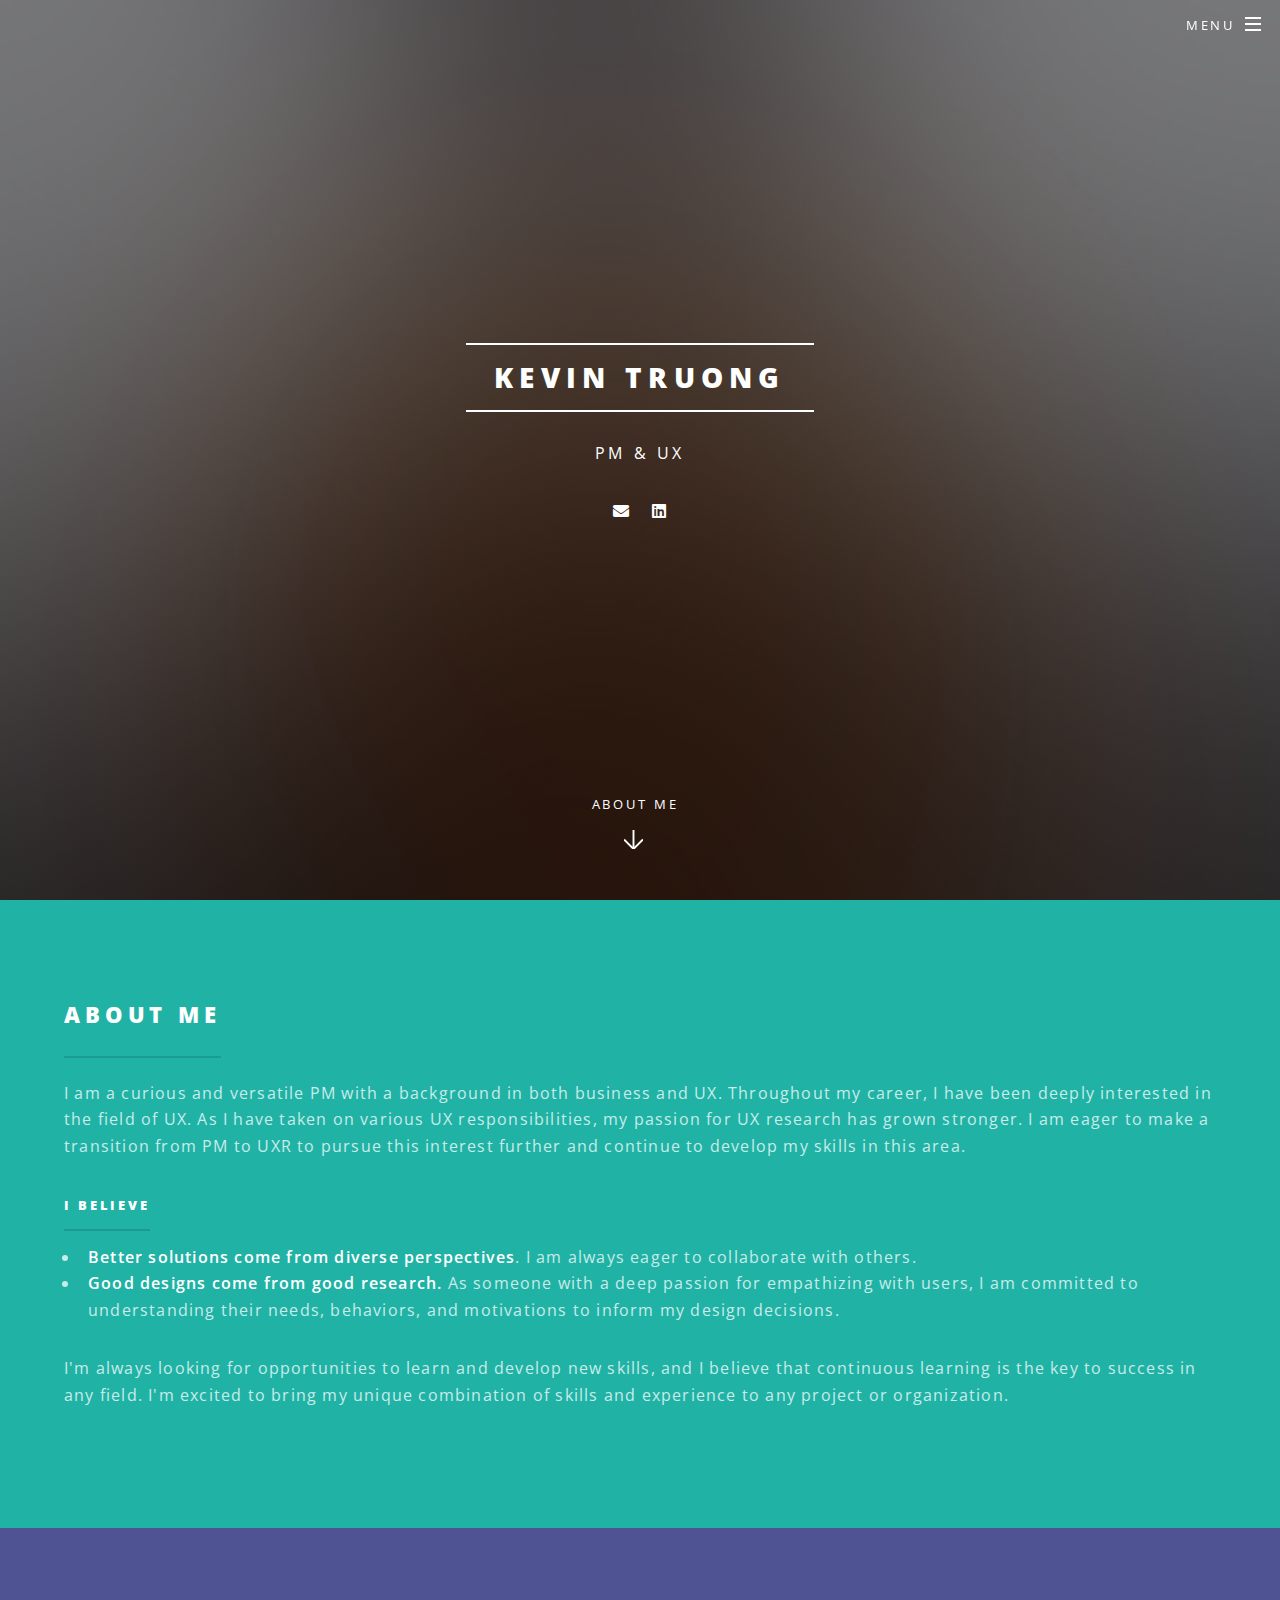
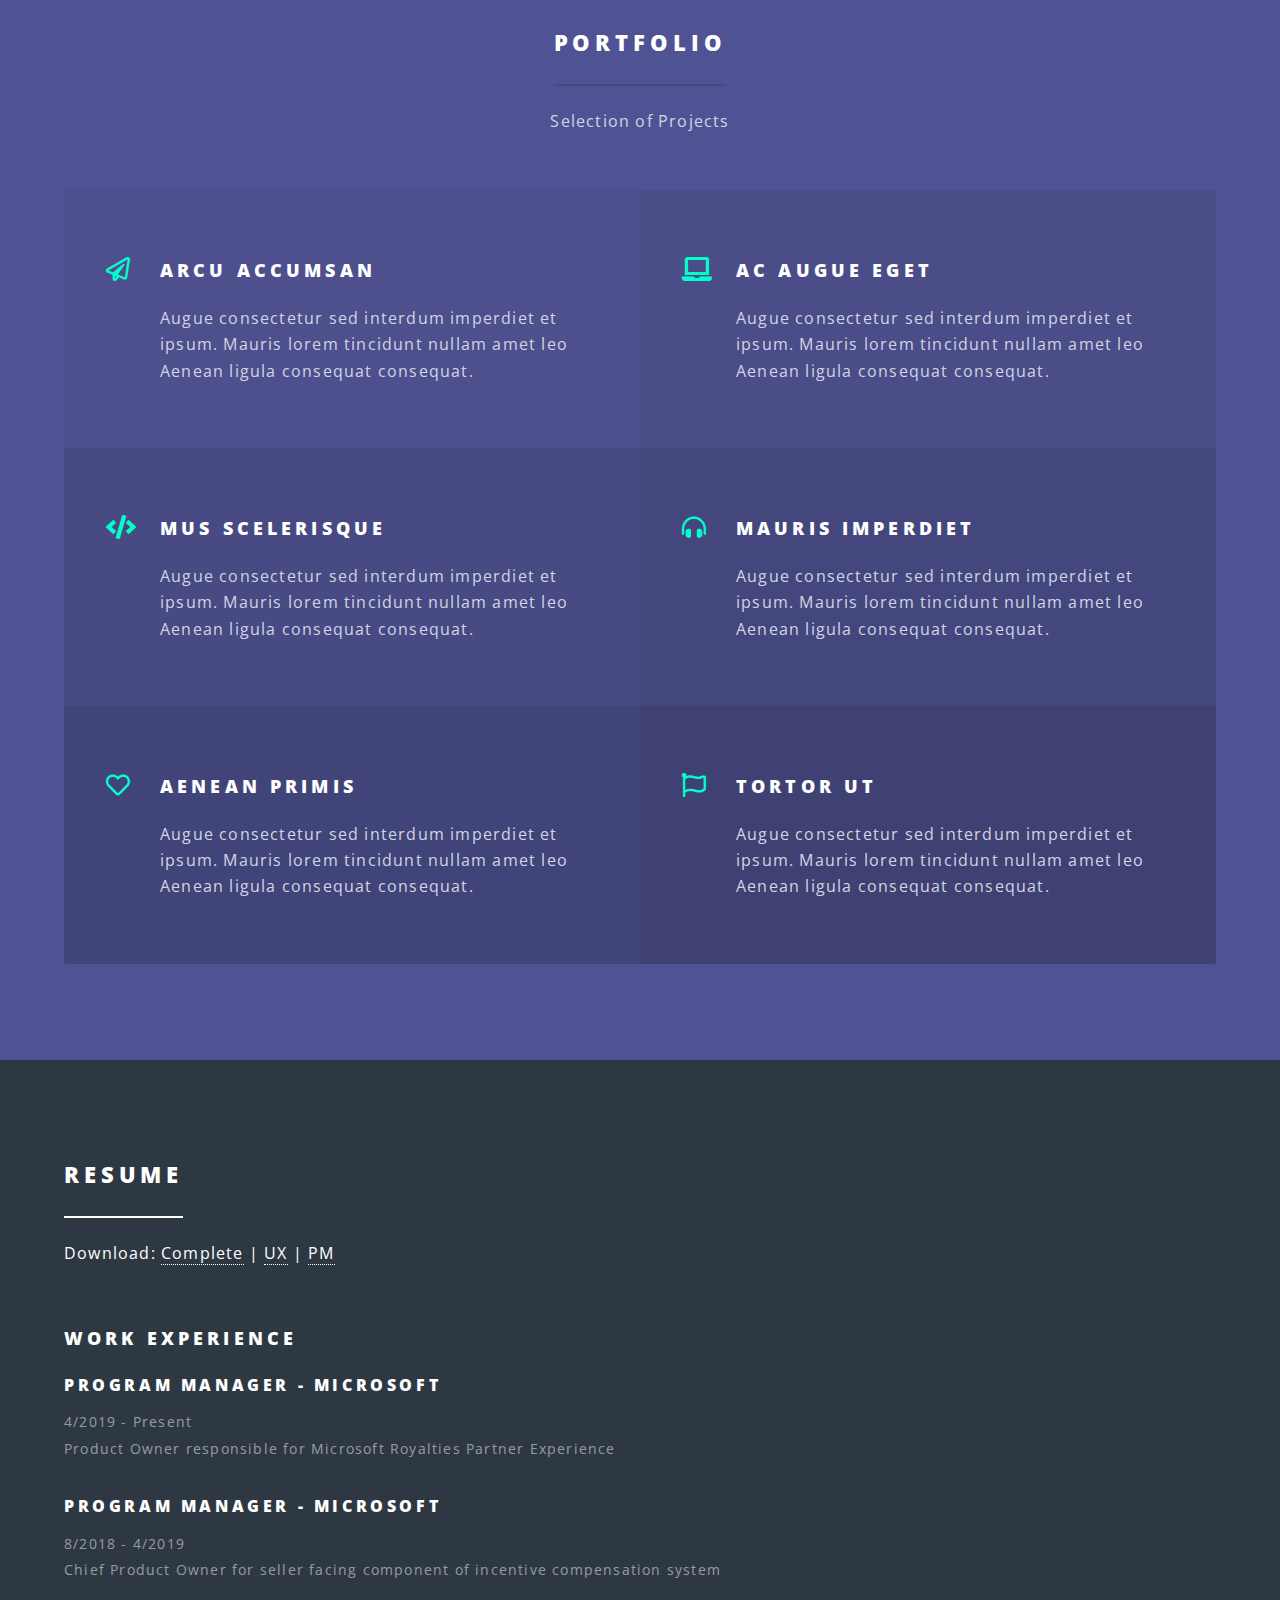
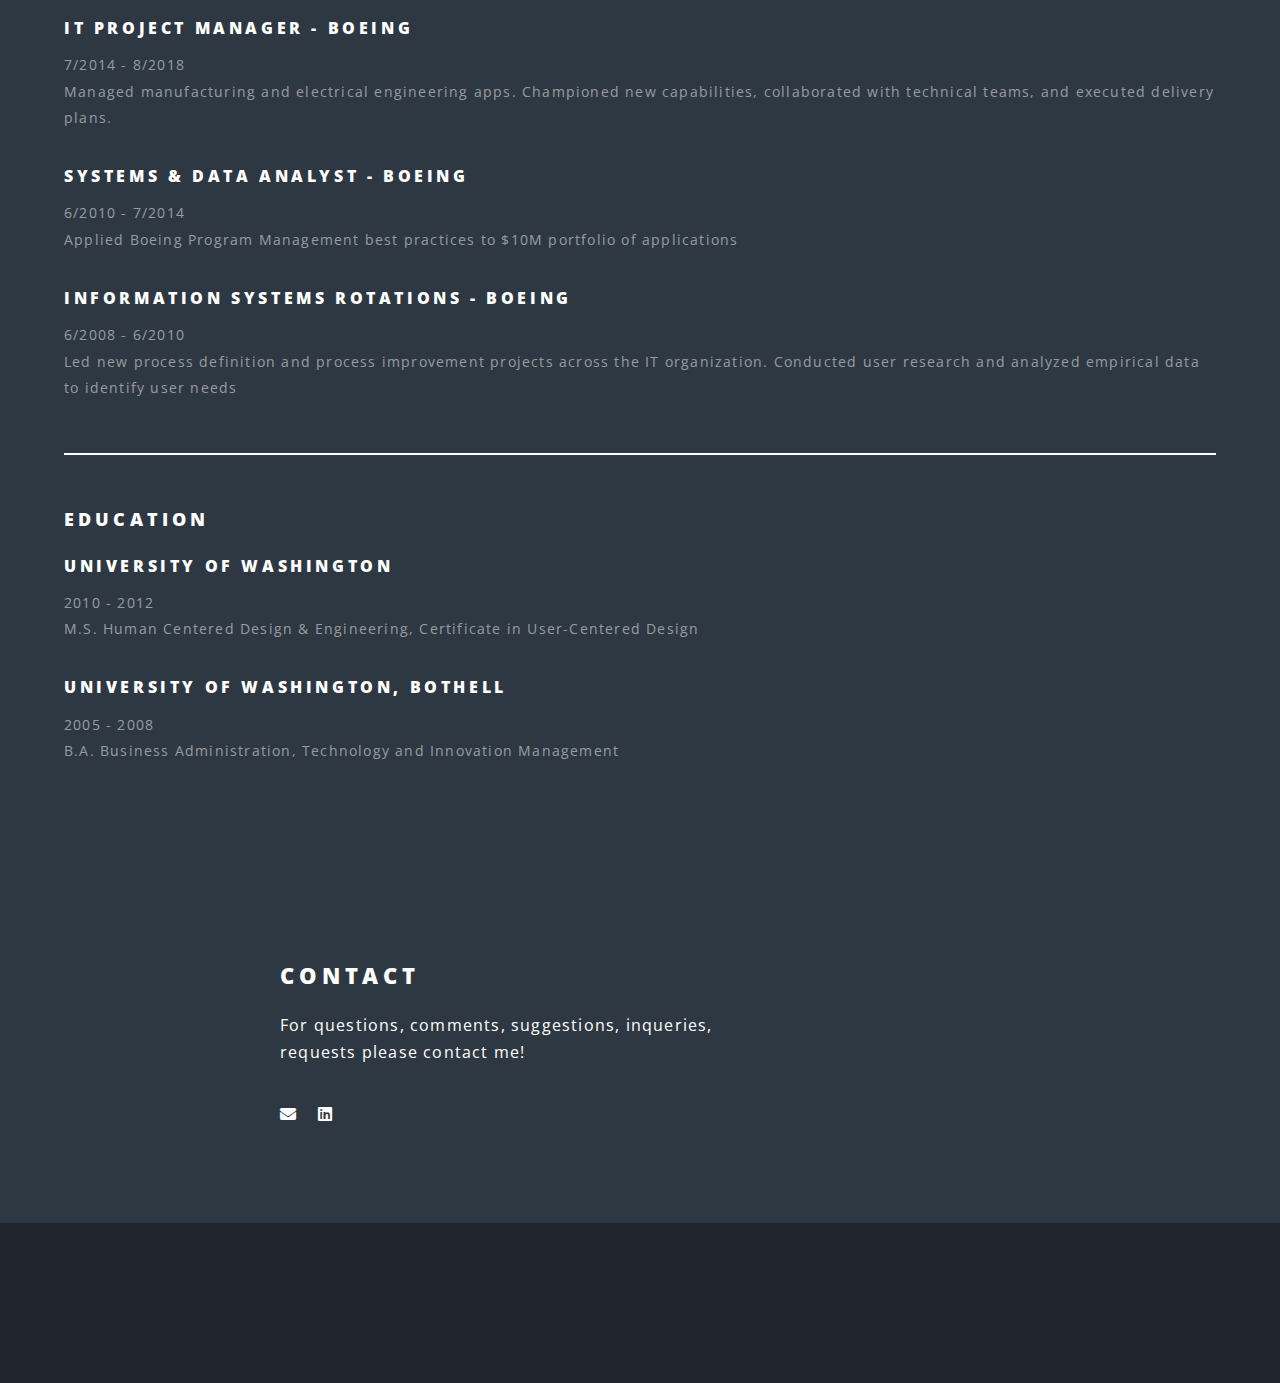
==== index.html @ c4a2cbce "Update index.html" ====
<!DOCTYPE HTML>

<html>
	<head>
		<title>Kevin Truong</title>
		<meta charset="utf-8" />
		<meta name="viewport" content="width=device-width, initial-scale=1, user-scalable=no" />
		<link rel="stylesheet" href="assets/css/main.css" />
		<noscript><link rel="stylesheet" href="assets/css/noscript.css" /></noscript>
	</head>
	<body class="landing is-preload">

		<!-- Page Wrapper -->
			<div id="page-wrapper">

				<!-- Header -->
					<header id="header" class="alt">
						<h1><a href="index.html">Kevin Truong</a></h1>
						<nav id="nav">
							<ul>
								<li class="special">
									<a href="#menu" class="menuToggle"><span>Menu</span></a>
									<div id="menu">
										<ul>
											<li><a href="index.html">Home</a></li>
											<li><a href="index.html">About Me</a></li>
											<li><a href="generic.html">Portfolio</a></li>
											<li><a href="generic.html">Resume</a></li>
										
											<li><a href="#">Contact</a></li>
											
										</ul>
									</div>
								</li>
							</ul>
						</nav>
					</header>

				<!-- Banner -->
					<section id="banner">
						<div class="inner">
							<h2>Kevin Truong</h2>
							<p>PM & UX<br />
							
							<ul class="icons">
						
							<li><a href="#" class="icon solid fa-envelope"><span class="label">Email</span></a></li>
							<li><a href="#" class="icon brands fa-linkedin"><span class="label">Dribbble</span></a></li>		
							</ul>	

						</div>
						<a href="#one" class="more scrolly">About Me</a>
					</section>

				<!-- One -->
					<section id="one" class="wrapper style1">
						<div class="inner">
							<header class="major">
								<h2>About Me</h2>
								<p>I am a curious and versatile PM with a background in both business and UX. Throughout my career, I have been deeply interested in the field of UX. As I have taken on various UX responsibilities, my passion for UX research has grown stronger. I am eager to make a transition from PM to UXR to pursue this interest further and continue to develop my skills in this area.

<h5>I believe</h5>
<ul>
<li><b>Better solutions come from diverse perspectives</b>. I am always eager to collaborate with others.</li>
<li><b>Good designs come from good research.</b> As someone with a deep passion for empathizing with users, I am committed to understanding their needs, behaviors, and motivations to inform my design decisions.</li> 
</ul>

I'm always looking for opportunities to learn and develop new skills, and I believe that continuous learning is the key to success in any field. I'm excited to bring my unique combination of skills and experience to any project or organization.


</p>
							</header>
							
						</div>
					</section>

				

				<!-- Three -->
					<section id="three" class="wrapper style3 special">
						<div class="inner">
							<header class="major">
								<h2>Portfolio</h2>
								<p>Selection of Projects</p>
							</header>
							<ul class="features">
								<li class="icon fa-paper-plane">
									<h3>Arcu accumsan</h3>
									<p>Augue consectetur sed interdum imperdiet et ipsum. Mauris lorem tincidunt nullam amet leo Aenean ligula consequat consequat.</p>
								</li>
								<li class="icon solid fa-laptop">
									<h3>Ac Augue Eget</h3>
									<p>Augue consectetur sed interdum imperdiet et ipsum. Mauris lorem tincidunt nullam amet leo Aenean ligula consequat consequat.</p>
								</li>
								<li class="icon solid fa-code">
									<h3>Mus Scelerisque</h3>
									<p>Augue consectetur sed interdum imperdiet et ipsum. Mauris lorem tincidunt nullam amet leo Aenean ligula consequat consequat.</p>
								</li>
								<li class="icon solid fa-headphones-alt">
									<h3>Mauris Imperdiet</h3>
									<p>Augue consectetur sed interdum imperdiet et ipsum. Mauris lorem tincidunt nullam amet leo Aenean ligula consequat consequat.</p>
								</li>
								<li class="icon fa-heart">
									<h3>Aenean Primis</h3>
									<p>Augue consectetur sed interdum imperdiet et ipsum. Mauris lorem tincidunt nullam amet leo Aenean ligula consequat consequat.</p>
								</li>
								<li class="icon fa-flag">
									<h3>Tortor Ut</h3>
									<p>Augue consectetur sed interdum imperdiet et ipsum. Mauris lorem tincidunt nullam amet leo Aenean ligula consequat consequat.</p>
								</li>
							</ul>
						</div>
					</section>



<!-- One -->

						<section class="wrapper style2">
							<div class="inner">
<header class="major">
<h2>Resume</h2>
<p>Download: <a href="resume.pdf">Complete</a> | <a href="uxresume.pdf">UX</a> | <a href="PMresume.pdf">PM</a> </p>
							</header>
											
<h3>Work Experience</h3>

<header>								
<h4>Program Manager - Microsoft</h4>
								
<p>4/2019 - Present</br>
Product Owner responsible for Microsoft Royalties Partner Experience</p>

</header>

<header>								
<h4>Program Manager - Microsoft</h4>
								
<p>8/2018 - 4/2019</br>
Chief Product Owner for seller facing component of incentive compensation system</p>

</header>

<header>								
<h4>IT Project Manager - Boeing</h4>
								
<p>7/2014 - 8/2018</br>
Managed manufacturing and electrical engineering apps. Championed new capabilities, collaborated with technical teams, and executed delivery plans.
</p>

</header>

<header>								
<h4>Systems & Data Analyst - Boeing</h4>
								
<p>6/2010 - 7/2014</br>
Applied Boeing Program Management best practices to $10M portfolio of applications</p>

</header>

<header>								
<h4>Information Systems Rotations - Boeing</h4>
								
<p>6/2008 - 6/2010</br>

Led new process definition and process improvement projects across the IT organization. Conducted user research and analyzed empirical data to identify user needs

</p>
</header>


								<hr />

<h3>Education</h3>
								
<header>								
<h4>University of Washington</h4>
								
<p>2010 - 2012</br>
M.S. Human Centered Design & Engineering, Certificate in User-Centered Design</p>
</header>
								

<header>								
<h4>University of Washington, Bothell</h4>
								
<p>2005 - 2008
</br>
B.A. Business Administration, Technology and Innovation Management</p>
</header>


							</div>
						</section>
					
					






				<!-- CTA -->
					<section id="cta" class="wrapper style4">
						<div class="inner">
							<header>
								<h2>Contact</h2>
								<p>For questions, comments, suggestions, inqueries, requests please contact me!</p>
							
							<ul class="icons">
							
							<li><a href="#" class="icon solid fa-envelope"><span class="label">Email</span></a></li>
							<li><a href="#" class="icon brands fa-linkedin"><span class="label">Dribbble</span></a></li>		
							</ul>							

							</header>
		
						</div>
					</section>

				<!-- Footer -->
					<footer id="footer">

					
					</footer>

			</div>

		<!-- Scripts -->
			<script src="assets/js/jquery.min.js"></script>
			<script src="assets/js/jquery.scrollex.min.js"></script>
			<script src="assets/js/jquery.scrolly.min.js"></script>
			<script src="assets/js/browser.min.js"></script>
			<script src="assets/js/breakpoints.min.js"></script>
			<script src="assets/js/util.js"></script>
			<script src="assets/js/main.js"></script>

	</body>
</html>
---- assets/css/main.css ----
@import url(fontawesome-all.min.css);
@import url("https://fonts.googleapis.com/css?family=Open+Sans:400,400italic,600,600italic,800,800italic");

/*
	Spectral by HTML5 UP
	html5up.net | @ajlkn
	Free for personal and commercial use under the CCA 3.0 license (html5up.net/license)
*/

html, body, div, span, applet, object,
iframe, h1, h2, h3, h4, h5, h6, p, blockquote,
pre, a, abbr, acronym, address, big, cite,
code, del, dfn, em, img, ins, kbd, q, s, samp,
small, strike, strong, sub, sup, tt, var, b,
u, i, center, dl, dt, dd, ol, ul, li, fieldset,
form, label, legend, table, caption, tbody,
tfoot, thead, tr, th, td, article, aside,
canvas, details, embed, figure, figcaption,
footer, header, hgroup, menu, nav, output, ruby,
section, summary, time, mark, audio, video {
	margin: 0;
	padding: 0;
	border: 0;
	font-size: 100%;
	font: inherit;
	vertical-align: baseline;}

article, aside, details, figcaption, figure,
footer, header, hgroup, menu, nav, section {
	display: block;}

body {
	line-height: 1;
}

ol, ul {
	list-style: none;
}

blockquote, q {
	quotes: none;
}

	blockquote:before, blockquote:after, q:before, q:after {
		content: '';
		content: none;
	}

table {
	border-collapse: collapse;
	border-spacing: 0;
}

body {
	-webkit-text-size-adjust: none;
}

mark {
	background-color: transparent;
	color: inherit;
}

input::-moz-focus-inner {
	border: 0;
	padding: 0;
}

input, select, textarea {
	-moz-appearance: none;
	-webkit-appearance: none;
	-ms-appearance: none;
	appearance: none;
}

/* Basic */

	@-ms-viewport {
		width: device-width;
	}

	html {
		box-sizing: border-box;
	}

	*, *:before, *:after {
		box-sizing: inherit;
	}

	body {
		background: #2e3842;
	}

		body.is-preload *, body.is-preload *:before, body.is-preload *:after {
			-moz-animation: none !important;
			-webkit-animation: none !important;
			-ms-animation: none !important;
			animation: none !important;
			-moz-transition: none !important;
			-webkit-transition: none !important;
			-ms-transition: none !important;
			transition: none !important;
		}

	body, input, select, textarea {
		color: #fff;
		font-family: "Open Sans", Helvetica, sans-serif;
		font-size: 15pt;
		font-weight: 400;
		letter-spacing: 0.075em;
		line-height: 1.65em;
	}

		@media screen and (max-width: 1680px) {

			body, input, select, textarea {
				font-size: 13pt;
			}

		}

		@media screen and (max-width: 1280px) {

			body, input, select, textarea {
				font-size: 12pt;
			}

		}

		@media screen and (max-width: 736px) {

			body, input, select, textarea {
				font-size: 11pt;
				letter-spacing: 0.0375em;
			}

		}

	a {
		-moz-transition: color 0.2s ease, border-bottom-color 0.2s ease;
		-webkit-transition: color 0.2s ease, border-bottom-color 0.2s ease;
		-ms-transition: color 0.2s ease, border-bottom-color 0.2s ease;
		transition: color 0.2s ease, border-bottom-color 0.2s ease;
		border-bottom: dotted 1px;
		color: inherit;
		text-decoration: none;
	}

		a:hover {
			border-bottom-color: transparent;
		}

	strong, b {
		color: #fff;
		font-weight: 600;
	}

	em, i {
		font-style: italic;
	}

	p {
		margin: 0 0 2em 0;
	}

	h1, h2, h3, h4, h5, h6 {
		color: #fff;
		font-weight: 800;
		letter-spacing: 0.225em;
		line-height: 1em;
		margin: 0 0 1em 0;
		text-transform: uppercase;
	}

		h1 a, h2 a, h3 a, h4 a, h5 a, h6 a {
			color: inherit;
			text-decoration: none;
		}

	h2 {
		font-size: 1.35em;
		line-height: 1.75em;
	}

		@media screen and (max-width: 736px) {

			h2 {
				font-size: 1.1em;
				line-height: 1.65em;
			}

		}

	h3 {
		font-size: 1.15em;
		line-height: 1.75em;
	}

		@media screen and (max-width: 736px) {

			h3 {
				font-size: 1em;
				line-height: 1.65em;
			}

		}

	h4 {
		font-size: 1em;
		line-height: 1.5em;
	}

	h5 {
		font-size: 0.8em;
		line-height: 1.5em;
	}

	h6 {
		font-size: 0.7em;
		line-height: 1.5em;
	}

	sub {
		font-size: 0.8em;
		position: relative;
		top: 0.5em;
	}

	sup {
		font-size: 0.8em;
		position: relative;
		top: -0.5em;
	}

	hr {
		border: 0;
		border-bottom: solid 2px #fff;
		margin: 3em 0;
	}

		hr.major {
			margin: 4.5em 0;
		}

	blockquote {
		border-left: solid 4px #fff;
		font-style: italic;
		margin: 0 0 2em 0;
		padding: 0.5em 0 0.5em 2em;
	}

	code {
		background: rgba(144, 144, 144, 0.25);
		border-radius: 3px;
		font-family: "Courier New", monospace;
		font-size: 0.9em;
		letter-spacing: 0;
		margin: 0 0.25em;
		padding: 0.25em 0.65em;
	}

	pre {
		-webkit-overflow-scrolling: touch;
		font-family: "Courier New", monospace;
		font-size: 0.9em;
		margin: 0 0 2em 0;
	}

		pre code {
			display: block;
			line-height: 1.75em;
			padding: 1em 1.5em;
			overflow-x: auto;
		}

	.align-left {
		text-align: left;
	}

	.align-center {
		text-align: center;
	}

	.align-right {
		text-align: right;
	}

/* Row */

	.row {
		display: flex;
		flex-wrap: wrap;
		box-sizing: border-box;
		align-items: stretch;
	}

		.row > * {
			box-sizing: border-box;
		}

		.row.gtr-uniform > * > :last-child {
			margin-bottom: 0;
		}

		.row.aln-left {
			justify-content: flex-start;
		}

		.row.aln-center {
			justify-content: center;
		}

		.row.aln-right {
			justify-content: flex-end;
		}

		.row.aln-top {
			align-items: flex-start;
		}

		.row.aln-middle {
			align-items: center;
		}

		.row.aln-bottom {
			align-items: flex-end;
		}

		.row > .imp {
			order: -1;
		}

		.row > .col-1 {
			width: 8.33333%;
		}

		.row > .off-1 {
			margin-left: 8.33333%;
		}

		.row > .col-2 {
			width: 16.66667%;
		}

		.row > .off-2 {
			margin-left: 16.66667%;
		}

		.row > .col-3 {
			width: 25%;
		}

		.row > .off-3 {
			margin-left: 25%;
		}

		.row > .col-4 {
			width: 33.33333%;
		}

		.row > .off-4 {
			margin-left: 33.33333%;
		}

		.row > .col-5 {
			width: 41.66667%;
		}

		.row > .off-5 {
			margin-left: 41.66667%;
		}

		.row > .col-6 {
			width: 50%;
		}

		.row > .off-6 {
			margin-left: 50%;
		}

		.row > .col-7 {
			width: 58.33333%;
		}

		.row > .off-7 {
			margin-left: 58.33333%;
		}

		.row > .col-8 {
			width: 66.66667%;
		}

		.row > .off-8 {
			margin-left: 66.66667%;
		}

		.row > .col-9 {
			width: 75%;
		}

		.row > .off-9 {
			margin-left: 75%;
		}

		.row > .col-10 {
			width: 83.33333%;
		}

		.row > .off-10 {
			margin-left: 83.33333%;
		}

		.row > .col-11 {
			width: 91.66667%;
		}

		.row > .off-11 {
			margin-left: 91.66667%;
		}

		.row > .col-12 {
			width: 100%;
		}

		.row > .off-12 {
			margin-left: 100%;
		}

		.row.gtr-0 {
			margin-top: 0;
			margin-left: 0em;
		}

			.row.gtr-0 > * {
				padding: 0 0 0 0em;
			}

			.row.gtr-0.gtr-uniform {
				margin-top: 0em;
			}

				.row.gtr-0.gtr-uniform > * {
					padding-top: 0em;
				}

		.row.gtr-25 {
			margin-top: 0;
			margin-left: -0.375em;
		}

			.row.gtr-25 > * {
				padding: 0 0 0 0.375em;
			}

			.row.gtr-25.gtr-uniform {
				margin-top: -0.375em;
			}

				.row.gtr-25.gtr-uniform > * {
					padding-top: 0.375em;
				}

		.row.gtr-50 {
			margin-top: 0;
			margin-left: -0.75em;
		}

			.row.gtr-50 > * {
				padding: 0 0 0 0.75em;
			}

			.row.gtr-50.gtr-uniform {
				margin-top: -0.75em;
			}

				.row.gtr-50.gtr-uniform > * {
					padding-top: 0.75em;
				}

		.row {
			margin-top: 0;
			margin-left: -1.5em;
		}

			.row > * {
				padding: 0 0 0 1.5em;
			}

			.row.gtr-uniform {
				margin-top: -1.5em;
			}

				.row.gtr-uniform > * {
					padding-top: 1.5em;
				}

		.row.gtr-150 {
			margin-top: 0;
			margin-left: -2.25em;
		}

			.row.gtr-150 > * {
				padding: 0 0 0 2.25em;
			}

			.row.gtr-150.gtr-uniform {
				margin-top: -2.25em;
			}

				.row.gtr-150.gtr-uniform > * {
					padding-top: 2.25em;
				}

		.row.gtr-200 {
			margin-top: 0;
			margin-left: -3em;
		}

			.row.gtr-200 > * {
				padding: 0 0 0 3em;
			}

			.row.gtr-200.gtr-uniform {
				margin-top: -3em;
			}

				.row.gtr-200.gtr-uniform > * {
					padding-top: 3em;
				}

		@media screen and (max-width: 1680px) {

			.row {
				display: flex;
				flex-wrap: wrap;
				box-sizing: border-box;
				align-items: stretch;
			}

				.row > * {
					box-sizing: border-box;
				}

				.row.gtr-uniform > * > :last-child {
					margin-bottom: 0;
				}

				.row.aln-left {
					justify-content: flex-start;
				}

				.row.aln-center {
					justify-content: center;
				}

				.row.aln-right {
					justify-content: flex-end;
				}

				.row.aln-top {
					align-items: flex-start;
				}

				.row.aln-middle {
					align-items: center;
				}

				.row.aln-bottom {
					align-items: flex-end;
				}

				.row > .imp-xlarge {
					order: -1;
				}

				.row > .col-1-xlarge {
					width: 8.33333%;
				}

				.row > .off-1-xlarge {
					margin-left: 8.33333%;
				}

				.row > .col-2-xlarge {
					width: 16.66667%;
				}

				.row > .off-2-xlarge {
					margin-left: 16.66667%;
				}

				.row > .col-3-xlarge {
					width: 25%;
				}

				.row > .off-3-xlarge {
					margin-left: 25%;
				}

				.row > .col-4-xlarge {
					width: 33.33333%;
				}

				.row > .off-4-xlarge {
					margin-left: 33.33333%;
				}

				.row > .col-5-xlarge {
					width: 41.66667%;
				}

				.row > .off-5-xlarge {
					margin-left: 41.66667%;
				}

				.row > .col-6-xlarge {
					width: 50%;
				}

				.row > .off-6-xlarge {
					margin-left: 50%;
				}

				.row > .col-7-xlarge {
					width: 58.33333%;
				}

				.row > .off-7-xlarge {
					margin-left: 58.33333%;
				}

				.row > .col-8-xlarge {
					width: 66.66667%;
				}

				.row > .off-8-xlarge {
					margin-left: 66.66667%;
				}

				.row > .col-9-xlarge {
					width: 75%;
				}

				.row > .off-9-xlarge {
					margin-left: 75%;
				}

				.row > .col-10-xlarge {
					width: 83.33333%;
				}

				.row > .off-10-xlarge {
					margin-left: 83.33333%;
				}

				.row > .col-11-xlarge {
					width: 91.66667%;
				}

				.row > .off-11-xlarge {
					margin-left: 91.66667%;
				}

				.row > .col-12-xlarge {
					width: 100%;
				}

				.row > .off-12-xlarge {
					margin-left: 100%;
				}

				.row.gtr-0 {
					margin-top: 0;
					margin-left: 0em;
				}

					.row.gtr-0 > * {
						padding: 0 0 0 0em;
					}

					.row.gtr-0.gtr-uniform {
						margin-top: 0em;
					}

						.row.gtr-0.gtr-uniform > * {
							padding-top: 0em;
						}

				.row.gtr-25 {
					margin-top: 0;
					margin-left: -0.375em;
				}

					.row.gtr-25 > * {
						padding: 0 0 0 0.375em;
					}

					.row.gtr-25.gtr-uniform {
						margin-top: -0.375em;
					}

						.row.gtr-25.gtr-uniform > * {
							padding-top: 0.375em;
						}

				.row.gtr-50 {
					margin-top: 0;
					margin-left: -0.75em;
				}

					.row.gtr-50 > * {
						padding: 0 0 0 0.75em;
					}

					.row.gtr-50.gtr-uniform {
						margin-top: -0.75em;
					}

						.row.gtr-50.gtr-uniform > * {
							padding-top: 0.75em;
						}

				.row {
					margin-top: 0;
					margin-left: -1.5em;
				}

					.row > * {
						padding: 0 0 0 1.5em;
					}

					.row.gtr-uniform {
						margin-top: -1.5em;
					}

						.row.gtr-uniform > * {
							padding-top: 1.5em;
						}

				.row.gtr-150 {
					margin-top: 0;
					margin-left: -2.25em;
				}

					.row.gtr-150 > * {
						padding: 0 0 0 2.25em;
					}

					.row.gtr-150.gtr-uniform {
						margin-top: -2.25em;
					}

						.row.gtr-150.gtr-uniform > * {
							padding-top: 2.25em;
						}

				.row.gtr-200 {
					margin-top: 0;
					margin-left: -3em;
				}

					.row.gtr-200 > * {
						padding: 0 0 0 3em;
					}

					.row.gtr-200.gtr-uniform {
						margin-top: -3em;
					}

						.row.gtr-200.gtr-uniform > * {
							padding-top: 3em;
						}

		}

		@media screen and (max-width: 1280px) {

			.row {
				display: flex;
				flex-wrap: wrap;
				box-sizing: border-box;
				align-items: stretch;
			}

				.row > * {
					box-sizing: border-box;
				}

				.row.gtr-uniform > * > :last-child {
					margin-bottom: 0;
				}

				.row.aln-left {
					justify-content: flex-start;
				}

				.row.aln-center {
					justify-content: center;
				}

				.row.aln-right {
					justify-content: flex-end;
				}

				.row.aln-top {
					align-items: flex-start;
				}

				.row.aln-middle {
					align-items: center;
				}

				.row.aln-bottom {
					align-items: flex-end;
				}

				.row > .imp-large {
					order: -1;
				}

				.row > .col-1-large {
					width: 8.33333%;
				}

				.row > .off-1-large {
					margin-left: 8.33333%;
				}

				.row > .col-2-large {
					width: 16.66667%;
				}

				.row > .off-2-large {
					margin-left: 16.66667%;
				}

				.row > .col-3-large {
					width: 25%;
				}

				.row > .off-3-large {
					margin-left: 25%;
				}

				.row > .col-4-large {
					width: 33.33333%;
				}

				.row > .off-4-large {
					margin-left: 33.33333%;
				}

				.row > .col-5-large {
					width: 41.66667%;
				}

				.row > .off-5-large {
					margin-left: 41.66667%;
				}

				.row > .col-6-large {
					width: 50%;
				}

				.row > .off-6-large {
					margin-left: 50%;
				}

				.row > .col-7-large {
					width: 58.33333%;
				}

				.row > .off-7-large {
					margin-left: 58.33333%;
				}

				.row > .col-8-large {
					width: 66.66667%;
				}

				.row > .off-8-large {
					margin-left: 66.66667%;
				}

				.row > .col-9-large {
					width: 75%;
				}

				.row > .off-9-large {
					margin-left: 75%;
				}

				.row > .col-10-large {
					width: 83.33333%;
				}

				.row > .off-10-large {
					margin-left: 83.33333%;
				}

				.row > .col-11-large {
					width: 91.66667%;
				}

				.row > .off-11-large {
					margin-left: 91.66667%;
				}

				.row > .col-12-large {
					width: 100%;
				}

				.row > .off-12-large {
					margin-left: 100%;
				}

				.row.gtr-0 {
					margin-top: 0;
					margin-left: 0em;
				}

					.row.gtr-0 > * {
						padding: 0 0 0 0em;
					}

					.row.gtr-0.gtr-uniform {
						margin-top: 0em;
					}

						.row.gtr-0.gtr-uniform > * {
							padding-top: 0em;
						}

				.row.gtr-25 {
					margin-top: 0;
					margin-left: -0.375em;
				}

					.row.gtr-25 > * {
						padding: 0 0 0 0.375em;
					}

					.row.gtr-25.gtr-uniform {
						margin-top: -0.375em;
					}

						.row.gtr-25.gtr-uniform > * {
							padding-top: 0.375em;
						}

				.row.gtr-50 {
					margin-top: 0;
					margin-left: -0.75em;
				}

					.row.gtr-50 > * {
						padding: 0 0 0 0.75em;
					}

					.row.gtr-50.gtr-uniform {
						margin-top: -0.75em;
					}

						.row.gtr-50.gtr-uniform > * {
							padding-top: 0.75em;
						}

				.row {
					margin-top: 0;
					margin-left: -1.5em;
				}

					.row > * {
						padding: 0 0 0 1.5em;
					}

					.row.gtr-uniform {
						margin-top: -1.5em;
					}

						.row.gtr-uniform > * {
							padding-top: 1.5em;
						}

				.row.gtr-150 {
					margin-top: 0;
					margin-left: -2.25em;
				}

					.row.gtr-150 > * {
						padding: 0 0 0 2.25em;
					}

					.row.gtr-150.gtr-uniform {
						margin-top: -2.25em;
					}

						.row.gtr-150.gtr-uniform > * {
							padding-top: 2.25em;
						}

				.row.gtr-200 {
					margin-top: 0;
					margin-left: -3em;
				}

					.row.gtr-200 > * {
						padding: 0 0 0 3em;
					}

					.row.gtr-200.gtr-uniform {
						margin-top: -3em;
					}

						.row.gtr-200.gtr-uniform > * {
							padding-top: 3em;
						}

		}

		@media screen and (max-width: 980px) {

			.row {
				display: flex;
				flex-wrap: wrap;
				box-sizing: border-box;
				align-items: stretch;
			}

				.row > * {
					box-sizing: border-box;
				}

				.row.gtr-uniform > * > :last-child {
					margin-bottom: 0;
				}

				.row.aln-left {
					justify-content: flex-start;
				}

				.row.aln-center {
					justify-content: center;
				}

				.row.aln-right {
					justify-content: flex-end;
				}

				.row.aln-top {
					align-items: flex-start;
				}

				.row.aln-middle {
					align-items: center;
				}

				.row.aln-bottom {
					align-items: flex-end;
				}

				.row > .imp-medium {
					order: -1;
				}

				.row > .col-1-medium {
					width: 8.33333%;
				}

				.row > .off-1-medium {
					margin-left: 8.33333%;
				}

				.row > .col-2-medium {
					width: 16.66667%;
				}

				.row > .off-2-medium {
					margin-left: 16.66667%;
				}

				.row > .col-3-medium {
					width: 25%;
				}

				.row > .off-3-medium {
					margin-left: 25%;
				}

				.row > .col-4-medium {
					width: 33.33333%;
				}

				.row > .off-4-medium {
					margin-left: 33.33333%;
				}

				.row > .col-5-medium {
					width: 41.66667%;
				}

				.row > .off-5-medium {
					margin-left: 41.66667%;
				}

				.row > .col-6-medium {
					width: 50%;
				}

				.row > .off-6-medium {
					margin-left: 50%;
				}

				.row > .col-7-medium {
					width: 58.33333%;
				}

				.row > .off-7-medium {
					margin-left: 58.33333%;
				}

				.row > .col-8-medium {
					width: 66.66667%;
				}

				.row > .off-8-medium {
					margin-left: 66.66667%;
				}

				.row > .col-9-medium {
					width: 75%;
				}

				.row > .off-9-medium {
					margin-left: 75%;
				}

				.row > .col-10-medium {
					width: 83.33333%;
				}

				.row > .off-10-medium {
					margin-left: 83.33333%;
				}

				.row > .col-11-medium {
					width: 91.66667%;
				}

				.row > .off-11-medium {
					margin-left: 91.66667%;
				}

				.row > .col-12-medium {
					width: 100%;
				}

				.row > .off-12-medium {
					margin-left: 100%;
				}

				.row.gtr-0 {
					margin-top: 0;
					margin-left: 0em;
				}

					.row.gtr-0 > * {
						padding: 0 0 0 0em;
					}

					.row.gtr-0.gtr-uniform {
						margin-top: 0em;
					}

						.row.gtr-0.gtr-uniform > * {
							padding-top: 0em;
						}

				.row.gtr-25 {
					margin-top: 0;
					margin-left: -0.375em;
				}

					.row.gtr-25 > * {
						padding: 0 0 0 0.375em;
					}

					.row.gtr-25.gtr-uniform {
						margin-top: -0.375em;
					}

						.row.gtr-25.gtr-uniform > * {
							padding-top: 0.375em;
						}

				.row.gtr-50 {
					margin-top: 0;
					margin-left: -0.75em;
				}

					.row.gtr-50 > * {
						padding: 0 0 0 0.75em;
					}

					.row.gtr-50.gtr-uniform {
						margin-top: -0.75em;
					}

						.row.gtr-50.gtr-uniform > * {
							padding-top: 0.75em;
						}

				.row {
					margin-top: 0;
					margin-left: -1.5em;
				}

					.row > * {
						padding: 0 0 0 1.5em;
					}

					.row.gtr-uniform {
						margin-top: -1.5em;
					}

						.row.gtr-uniform > * {
							padding-top: 1.5em;
						}

				.row.gtr-150 {
					margin-top: 0;
					margin-left: -2.25em;
				}

					.row.gtr-150 > * {
						padding: 0 0 0 2.25em;
					}

					.row.gtr-150.gtr-uniform {
						margin-top: -2.25em;
					}

						.row.gtr-150.gtr-uniform > * {
							padding-top: 2.25em;
						}

				.row.gtr-200 {
					margin-top: 0;
					margin-left: -3em;
				}

					.row.gtr-200 > * {
						padding: 0 0 0 3em;
					}

					.row.gtr-200.gtr-uniform {
						margin-top: -3em;
					}

						.row.gtr-200.gtr-uniform > * {
							padding-top: 3em;
						}

		}

		@media screen and (max-width: 736px) {

			.row {
				display: flex;
				flex-wrap: wrap;
				box-sizing: border-box;
				align-items: stretch;
			}

				.row > * {
					box-sizing: border-box;
				}

				.row.gtr-uniform > * > :last-child {
					margin-bottom: 0;
				}

				.row.aln-left {
					justify-content: flex-start;
				}

				.row.aln-center {
					justify-content: center;
				}

				.row.aln-right {
					justify-content: flex-end;
				}

				.row.aln-top {
					align-items: flex-start;
				}

				.row.aln-middle {
					align-items: center;
				}

				.row.aln-bottom {
					align-items: flex-end;
				}

				.row > .imp-small {
					order: -1;
				}

				.row > .col-1-small {
					width: 8.33333%;
				}

				.row > .off-1-small {
					margin-left: 8.33333%;
				}

				.row > .col-2-small {
					width: 16.66667%;
				}

				.row > .off-2-small {
					margin-left: 16.66667%;
				}

				.row > .col-3-small {
					width: 25%;
				}

				.row > .off-3-small {
					margin-left: 25%;
				}

				.row > .col-4-small {
					width: 33.33333%;
				}

				.row > .off-4-small {
					margin-left: 33.33333%;
				}

				.row > .col-5-small {
					width: 41.66667%;
				}

				.row > .off-5-small {
					margin-left: 41.66667%;
				}

				.row > .col-6-small {
					width: 50%;
				}

				.row > .off-6-small {
					margin-left: 50%;
				}

				.row > .col-7-small {
					width: 58.33333%;
				}

				.row > .off-7-small {
					margin-left: 58.33333%;
				}

				.row > .col-8-small {
					width: 66.66667%;
				}

				.row > .off-8-small {
					margin-left: 66.66667%;
				}

				.row > .col-9-small {
					width: 75%;
				}

				.row > .off-9-small {
					margin-left: 75%;
				}

				.row > .col-10-small {
					width: 83.33333%;
				}

				.row > .off-10-small {
					margin-left: 83.33333%;
				}

				.row > .col-11-small {
					width: 91.66667%;
				}

				.row > .off-11-small {
					margin-left: 91.66667%;
				}

				.row > .col-12-small {
					width: 100%;
				}

				.row > .off-12-small {
					margin-left: 100%;
				}

				.row.gtr-0 {
					margin-top: 0;
					margin-left: 0em;
				}

					.row.gtr-0 > * {
						padding: 0 0 0 0em;
					}

					.row.gtr-0.gtr-uniform {
						margin-top: 0em;
					}

						.row.gtr-0.gtr-uniform > * {
							padding-top: 0em;
						}

				.row.gtr-25 {
					margin-top: 0;
					margin-left: -0.375em;
				}

					.row.gtr-25 > * {
						padding: 0 0 0 0.375em;
					}

					.row.gtr-25.gtr-uniform {
						margin-top: -0.375em;
					}

						.row.gtr-25.gtr-uniform > * {
							padding-top: 0.375em;
						}

				.row.gtr-50 {
					margin-top: 0;
					margin-left: -0.75em;
				}

					.row.gtr-50 > * {
						padding: 0 0 0 0.75em;
					}

					.row.gtr-50.gtr-uniform {
						margin-top: -0.75em;
					}

						.row.gtr-50.gtr-uniform > * {
							padding-top: 0.75em;
						}

				.row {
					margin-top: 0;
					margin-left: -1.5em;
				}

					.row > * {
						padding: 0 0 0 1.5em;
					}

					.row.gtr-uniform {
						margin-top: -1.5em;
					}

						.row.gtr-uniform > * {
							padding-top: 1.5em;
						}

				.row.gtr-150 {
					margin-top: 0;
					margin-left: -2.25em;
				}

					.row.gtr-150 > * {
						padding: 0 0 0 2.25em;
					}

					.row.gtr-150.gtr-uniform {
						margin-top: -2.25em;
					}

						.row.gtr-150.gtr-uniform > * {
							padding-top: 2.25em;
						}

				.row.gtr-200 {
					margin-top: 0;
					margin-left: -3em;
				}

					.row.gtr-200 > * {
						padding: 0 0 0 3em;
					}

					.row.gtr-200.gtr-uniform {
						margin-top: -3em;
					}

						.row.gtr-200.gtr-uniform > * {
							padding-top: 3em;
						}

		}

		@media screen and (max-width: 480px) {

			.row {
				display: flex;
				flex-wrap: wrap;
				box-sizing: border-box;
				align-items: stretch;
			}

				.row > * {
					box-sizing: border-box;
				}

				.row.gtr-uniform > * > :last-child {
					margin-bottom: 0;
				}

				.row.aln-left {
					justify-content: flex-start;
				}

				.row.aln-center {
					justify-content: center;
				}

				.row.aln-right {
					justify-content: flex-end;
				}

				.row.aln-top {
					align-items: flex-start;
				}

				.row.aln-middle {
					align-items: center;
				}

				.row.aln-bottom {
					align-items: flex-end;
				}

				.row > .imp-xsmall {
					order: -1;
				}

				.row > .col-1-xsmall {
					width: 8.33333%;
				}

				.row > .off-1-xsmall {
					margin-left: 8.33333%;
				}

				.row > .col-2-xsmall {
					width: 16.66667%;
				}

				.row > .off-2-xsmall {
					margin-left: 16.66667%;
				}

				.row > .col-3-xsmall {
					width: 25%;
				}

				.row > .off-3-xsmall {
					margin-left: 25%;
				}

				.row > .col-4-xsmall {
					width: 33.33333%;
				}

				.row > .off-4-xsmall {
					margin-left: 33.33333%;
				}

				.row > .col-5-xsmall {
					width: 41.66667%;
				}

				.row > .off-5-xsmall {
					margin-left: 41.66667%;
				}

				.row > .col-6-xsmall {
					width: 50%;
				}

				.row > .off-6-xsmall {
					margin-left: 50%;
				}

				.row > .col-7-xsmall {
					width: 58.33333%;
				}

				.row > .off-7-xsmall {
					margin-left: 58.33333%;
				}

				.row > .col-8-xsmall {
					width: 66.66667%;
				}

				.row > .off-8-xsmall {
					margin-left: 66.66667%;
				}

				.row > .col-9-xsmall {
					width: 75%;
				}

				.row > .off-9-xsmall {
					margin-left: 75%;
				}

				.row > .col-10-xsmall {
					width: 83.33333%;
				}

				.row > .off-10-xsmall {
					margin-left: 83.33333%;
				}

				.row > .col-11-xsmall {
					width: 91.66667%;
				}

				.row > .off-11-xsmall {
					margin-left: 91.66667%;
				}

				.row > .col-12-xsmall {
					width: 100%;
				}

				.row > .off-12-xsmall {
					margin-left: 100%;
				}

				.row.gtr-0 {
					margin-top: 0;
					margin-left: 0em;
				}

					.row.gtr-0 > * {
						padding: 0 0 0 0em;
					}

					.row.gtr-0.gtr-uniform {
						margin-top: 0em;
					}

						.row.gtr-0.gtr-uniform > * {
							padding-top: 0em;
						}

				.row.gtr-25 {
					margin-top: 0;
					margin-left: -0.375em;
				}

					.row.gtr-25 > * {
						padding: 0 0 0 0.375em;
					}

					.row.gtr-25.gtr-uniform {
						margin-top: -0.375em;
					}

						.row.gtr-25.gtr-uniform > * {
							padding-top: 0.375em;
						}

				.row.gtr-50 {
					margin-top: 0;
					margin-left: -0.75em;
				}

					.row.gtr-50 > * {
						padding: 0 0 0 0.75em;
					}

					.row.gtr-50.gtr-uniform {
						margin-top: -0.75em;
					}

						.row.gtr-50.gtr-uniform > * {
							padding-top: 0.75em;
						}

				.row {
					margin-top: 0;
					margin-left: -1.5em;
				}

					.row > * {
						padding: 0 0 0 1.5em;
					}

					.row.gtr-uniform {
						margin-top: -1.5em;
					}

						.row.gtr-uniform > * {
							padding-top: 1.5em;
						}

				.row.gtr-150 {
					margin-top: 0;
					margin-left: -2.25em;
				}

					.row.gtr-150 > * {
						padding: 0 0 0 2.25em;
					}

					.row.gtr-150.gtr-uniform {
						margin-top: -2.25em;
					}

						.row.gtr-150.gtr-uniform > * {
							padding-top: 2.25em;
						}

				.row.gtr-200 {
					margin-top: 0;
					margin-left: -3em;
				}

					.row.gtr-200 > * {
						padding: 0 0 0 3em;
					}

					.row.gtr-200.gtr-uniform {
						margin-top: -3em;
					}

						.row.gtr-200.gtr-uniform > * {
							padding-top: 3em;
						}

		}

/* Section/Article */

	section.special, article.special {
		text-align: center;
	}

	header p {
		color: rgba(255, 255, 255, 0.5);
		position: relative;
		top: -0.25em;
	}

	header h3 + p {
		font-size: 1.1em;
	}

	header h4 + p,
	header h5 + p,
	header h6 + p {
		font-size: 0.9em;
	}

	header.major {
		margin: 0 0 3.5em 0;
	}

		header.major h2, header.major h3, header.major h4, header.major h5, header.major h6 {
			border-bottom: solid 2px #fff;
			display: inline-block;
			padding-bottom: 1em;
			position: relative;
		}

			header.major h2:after, header.major h3:after, header.major h4:after, header.major h5:after, header.major h6:after {
				content: '';
				display: block;
				height: 1px;
			}

		header.major p {
			color: #fff;
			top: 0;
		}

		@media screen and (max-width: 736px) {

			header.major {
				margin: 0 0 2em 0;
			}

		}

	@media screen and (max-width: 980px) {

		header br {
			display: none;
		}

	}

/* Form */

	form {
		margin: 0 0 2em 0;
	}

	label {
		color: #fff;
		display: block;
		font-size: 0.9em;
		font-weight: 600;
		margin: 0 0 1em 0;
	}

	input[type="text"],
	input[type="password"],
	input[type="email"],
	select,
	textarea {
		-moz-appearance: none;
		-webkit-appearance: none;
		-ms-appearance: none;
		appearance: none;
		background-color: rgba(144, 144, 144, 0.25);
		border-radius: 3px;
		border: none;
		color: inherit;
		display: block;
		outline: 0;
		padding: 0 1em;
		text-decoration: none;
		width: 100%;
	}

		input[type="text"]:invalid,
		input[type="password"]:invalid,
		input[type="email"]:invalid,
		select:invalid,
		textarea:invalid {
			box-shadow: none;
		}

		input[type="text"]:focus,
		input[type="password"]:focus,
		input[type="email"]:focus,
		select:focus,
		textarea:focus {
			box-shadow: 0 0 0 2px #21b2a6;
		}

	select {
		background-size: 1.25em;
		background-repeat: no-repeat;
		background-position: calc(100% - 1em) center;
		height: 2.75em;
		padding-right: 2.75em;
		text-overflow: ellipsis;
	}

		select:focus::-ms-value {
			background-color: transparent;
		}

		select::-ms-expand {
			display: none;
		}

	input[type="text"],
	input[type="password"],
	input[type="email"],
	select {
		height: 2.75em;
	}

	textarea {
		padding: 0.75em 1em;
	}

	input[type="checkbox"],
	input[type="radio"] {
		-moz-appearance: none;
		-webkit-appearance: none;
		-ms-appearance: none;
		appearance: none;
		display: block;
		float: left;
		margin-right: -2em;
		opacity: 0;
		width: 1em;
		z-index: -1;
	}

		input[type="checkbox"] + label,
		input[type="radio"] + label {
			text-decoration: none;
			color: #fff;
			cursor: pointer;
			display: inline-block;
			font-size: 1em;
			font-weight: 400;
			padding-left: 2.4em;
			padding-right: 0.75em;
			position: relative;
		}

			input[type="checkbox"] + label:before,
			input[type="radio"] + label:before {
				-moz-osx-font-smoothing: grayscale;
				-webkit-font-smoothing: antialiased;
				display: inline-block;
				font-style: normal;
				font-variant: normal;
				text-rendering: auto;
				line-height: 1;
				text-transform: none !important;
				font-family: 'Font Awesome 5 Free';
				font-weight: 900;
			}

			input[type="checkbox"] + label:before,
			input[type="radio"] + label:before {
				background: rgba(144, 144, 144, 0.25);
				border-radius: 3px;
				content: '';
				display: inline-block;
				font-size: 0.8em;
				height: 2.0625em;
				left: 0;
				line-height: 2.0625em;
				position: absolute;
				text-align: center;
				top: 0;
				width: 2.0625em;
			}

		input[type="checkbox"]:checked + label:before,
		input[type="radio"]:checked + label:before {
			background: #2e3842;
			color: #fff;
			content: '\f00c';
		}

		input[type="checkbox"]:focus + label:before,
		input[type="radio"]:focus + label:before {
			box-shadow: 0 0 0 2px #21b2a6;
		}

	input[type="checkbox"] + label:before {
		border-radius: 3px;
	}

	input[type="radio"] + label:before {
		border-radius: 100%;
	}

	::-webkit-input-placeholder {
		color: rgba(255, 255, 255, 0.5) !important;
		opacity: 1.0;
	}

	:-moz-placeholder {
		color: rgba(255, 255, 255, 0.5) !important;
		opacity: 1.0;
	}

	::-moz-placeholder {
		color: rgba(255, 255, 255, 0.5) !important;
		opacity: 1.0;
	}

	:-ms-input-placeholder {
		color: rgba(255, 255, 255, 0.5) !important;
		opacity: 1.0;
	}

/* Box */

	.box {
		border-radius: 3px;
		border: solid 2px #fff;
		margin-bottom: 2em;
		padding: 1.5em;
	}

		.box > :last-child,
		.box > :last-child > :last-child,
		.box > :last-child > :last-child > :last-child {
			margin-bottom: 0;
		}

		.box.alt {
			border: 0;
			border-radius: 0;
			padding: 0;
		}

/* Icon */

	.icon {
		text-decoration: none;
		border-bottom: none;
		position: relative;
	}

		.icon:before {
			-moz-osx-font-smoothing: grayscale;
			-webkit-font-smoothing: antialiased;
			display: inline-block;
			font-style: normal;
			font-variant: normal;
			text-rendering: auto;
			line-height: 1;
			text-transform: none !important;
			font-family: 'Font Awesome 5 Free';
			font-weight: 400;
		}

		.icon > .label {
			display: none;
		}

		.icon:before {
			line-height: inherit;
		}

		.icon.solid:before {
			font-weight: 900;
		}

		.icon.brands:before {
			font-family: 'Font Awesome 5 Brands';
		}

		.icon.major {
			-moz-transform: rotate(-45deg);
			-webkit-transform: rotate(-45deg);
			-ms-transform: rotate(-45deg);
			transform: rotate(-45deg);
			border-radius: 3px;
			border: solid 2px #fff;
			display: inline-block;
			font-size: 1.35em;
			height: calc(3em + 2px);
			line-height: 3em;
			text-align: center;
			width: calc(3em + 2px);
		}

			.icon.major:before {
				-moz-transform: rotate(45deg);
				-webkit-transform: rotate(45deg);
				-ms-transform: rotate(45deg);
				transform: rotate(45deg);
				display: inline-block;
				font-size: 1.5em;
			}

			@media screen and (max-width: 736px) {

				.icon.major {
					font-size: 1em;
				}

			}

		.icon.style1 {
			color: #00ffcc;
		}

		.icon.style2 {
			color: #00f0ff;
		}

		.icon.style3 {
			color: #76ddff;
		}

/* Image */

	.image {
		border-radius: 3px;
		border: 0;
		display: inline-block;
		position: relative;
	}

		.image img {
			border-radius: 3px;
			display: block;
		}

		.image.left {
			float: left;
			margin: 0 2em 2em 0;
			top: 0.25em;
		}

		.image.right {
			float: right;
			margin: 0 0 2em 2em;
			top: 0.25em;
		}

		.image.left, .image.right {
			max-width: 40%;
		}

			.image.left img, .image.right img {
				width: 100%;
			}

		.image.fit {
			display: block;
			margin: 0 0 2em 0;
			width: 100%;
		}

			.image.fit img {
				width: 100%;
			}

/* List */

	ol {
		list-style: decimal;
		margin: 0 0 2em 0;
		padding-left: 1.25em;
	}

		ol li {
			padding-left: 0.25em;
		}

	ul {
		list-style: disc;
		margin: 0 0 2em 0;
		padding-left: 1em;
	}

		ul li {
			padding-left: 0.5em;
		}

		ul.alt {
			list-style: none;
			padding-left: 0;
		}

			ul.alt li {
				border-top: solid 1px #fff;
				padding: 0.5em 0;
			}

				ul.alt li:first-child {
					border-top: 0;
					padding-top: 0;
				}

	dl {
		margin: 0 0 2em 0;
	}

/* Actions */

	ul.actions {
		display: -moz-flex;
		display: -webkit-flex;
		display: -ms-flex;
		display: flex;
		cursor: default;
		list-style: none;
		margin-left: -1em;
		padding-left: 0;
	}

		ul.actions li {
			padding: 0 0 0 1em;
			vertical-align: middle;
		}

		ul.actions.special {
			-moz-justify-content: center;
			-webkit-justify-content: center;
			-ms-justify-content: center;
			justify-content: center;
			width: 100%;
			margin-left: 0;
		}

			ul.actions.special li:first-child {
				padding-left: 0;
			}

		ul.actions.stacked {
			-moz-flex-direction: column;
			-webkit-flex-direction: column;
			-ms-flex-direction: column;
			flex-direction: column;
			margin-left: 0;
		}

			ul.actions.stacked li {
				padding: 1em 0 0 0;
			}

				ul.actions.stacked li:first-child {
					padding-top: 0;
				}

		ul.actions.fit {
			width: calc(100% + 1em);
		}

			ul.actions.fit li {
				-moz-flex-grow: 1;
				-webkit-flex-grow: 1;
				-ms-flex-grow: 1;
				flex-grow: 1;
				-moz-flex-shrink: 1;
				-webkit-flex-shrink: 1;
				-ms-flex-shrink: 1;
				flex-shrink: 1;
				width: 100%;
			}

				ul.actions.fit li > * {
					width: 100%;
				}

			ul.actions.fit.stacked {
				width: 100%;
			}

		@media screen and (max-width: 480px) {

			ul.actions:not(.fixed) {
				-moz-flex-direction: column;
				-webkit-flex-direction: column;
				-ms-flex-direction: column;
				flex-direction: column;
				margin-left: 0;
				width: 100% !important;
			}

				ul.actions:not(.fixed) li {
					-moz-flex-grow: 1;
					-webkit-flex-grow: 1;
					-ms-flex-grow: 1;
					flex-grow: 1;
					-moz-flex-shrink: 1;
					-webkit-flex-shrink: 1;
					-ms-flex-shrink: 1;
					flex-shrink: 1;
					padding: 1em 0 0 0;
					text-align: center;
					width: 100%;
				}

					ul.actions:not(.fixed) li > * {
						width: 100%;
					}

					ul.actions:not(.fixed) li:first-child {
						padding-top: 0;
					}

					ul.actions:not(.fixed) li input[type="submit"],
					ul.actions:not(.fixed) li input[type="reset"],
					ul.actions:not(.fixed) li input[type="button"],
					ul.actions:not(.fixed) li button,
					ul.actions:not(.fixed) li .button {
						width: 100%;
					}

						ul.actions:not(.fixed) li input[type="submit"].icon:before,
						ul.actions:not(.fixed) li input[type="reset"].icon:before,
						ul.actions:not(.fixed) li input[type="button"].icon:before,
						ul.actions:not(.fixed) li button.icon:before,
						ul.actions:not(.fixed) li .button.icon:before {
							margin-left: -0.5em;
						}

		}

/* Icons */

	ul.icons {
		cursor: default;
		list-style: none;
		padding-left: 0;
	}

		ul.icons li {
			display: inline-block;
			padding: 0 1em 0 0;
		}

			ul.icons li:last-child {
				padding-right: 0 !important;
			}

		ul.icons.major {
			padding: 1em 0;
		}

			ul.icons.major li {
				padding-right: 3.5em;
			}

				@media screen and (max-width: 736px) {

					ul.icons.major li {
						padding: 0 1em !important;
					}

				}

/* Table */

	.table-wrapper {
		-webkit-overflow-scrolling: touch;
		overflow-x: auto;
	}

	table {
		margin: 0 0 2em 0;
		width: 100%;
	}

		table tbody tr {
			border: solid 1px #fff;
			border-left: 0;
			border-right: 0;
		}

			table tbody tr:nth-child(2n + 1) {
				background-color: rgba(144, 144, 144, 0.25);
			}

		table td {
			padding: 0.75em 0.75em;
		}

		table th {
			color: #fff;
			font-size: 0.9em;
			font-weight: 600;
			padding: 0 0.75em 0.75em 0.75em;
			text-align: left;
		}

		table thead {
			border-bottom: solid 2px #fff;
		}

		table tfoot {
			border-top: solid 2px #fff;
		}

		table.alt {
			border-collapse: separate;
		}

			table.alt tbody tr td {
				border: solid 1px #fff;
				border-left-width: 0;
				border-top-width: 0;
			}

				table.alt tbody tr td:first-child {
					border-left-width: 1px;
				}

			table.alt tbody tr:first-child td {
				border-top-width: 1px;
			}

			table.alt thead {
				border-bottom: 0;
			}

			table.alt tfoot {
				border-top: 0;
			}

/* Button */

	input[type="submit"],
	input[type="reset"],
	input[type="button"],
	button,
	.button {
		-moz-appearance: none;
		-webkit-appearance: none;
		-ms-appearance: none;
		appearance: none;
		-moz-transition: background-color 0.2s ease-in-out, color 0.2s ease-in-out;
		-webkit-transition: background-color 0.2s ease-in-out, color 0.2s ease-in-out;
		-ms-transition: background-color 0.2s ease-in-out, color 0.2s ease-in-out;
		transition: background-color 0.2s ease-in-out, color 0.2s ease-in-out;
		background-color: transparent;
		border-radius: 3px;
		border: 0;
		box-shadow: inset 0 0 0 2px #fff;
		color: #fff;
		cursor: pointer;
		display: inline-block;
		font-size: 0.8em;
		font-weight: 600;
		height: 3.125em;
		letter-spacing: 0.225em;
		line-height: 3.125em;
		max-width: 30em;
		padding: 0 2.75em;
		text-align: center;
		text-decoration: none;
		text-transform: uppercase;
		white-space: nowrap;
		overflow: hidden;
		text-overflow: ellipsis;
	}

		input[type="submit"]:hover,
		input[type="reset"]:hover,
		input[type="button"]:hover,
		button:hover,
		.button:hover {
			background-color: rgba(144, 144, 144, 0.25);
		}

		input[type="submit"]:active,
		input[type="reset"]:active,
		input[type="button"]:active,
		button:active,
		.button:active {
			background-color: rgba(144, 144, 144, 0.5);
		}

		input[type="submit"].icon:before,
		input[type="reset"].icon:before,
		input[type="button"].icon:before,
		button.icon:before,
		.button.icon:before {
			margin-right: 0.5em;
		}

		input[type="submit"].fit,
		input[type="reset"].fit,
		input[type="button"].fit,
		button.fit,
		.button.fit {
			width: 100%;
		}

		input[type="submit"].small,
		input[type="reset"].small,
		input[type="button"].small,
		button.small,
		.button.small {
			font-size: 0.8em;
		}

		input[type="submit"].large,
		input[type="reset"].large,
		input[type="button"].large,
		button.large,
		.button.large {
			font-size: 1.35em;
		}

		input[type="submit"].primary,
		input[type="reset"].primary,
		input[type="button"].primary,
		button.primary,
		.button.primary {
			background-color: #ed4933;
			box-shadow: none !important;
			color: #ffffff !important;
		}

			input[type="submit"].primary:hover,
			input[type="reset"].primary:hover,
			input[type="button"].primary:hover,
			button.primary:hover,
			.button.primary:hover {
				background-color: #ef5e4a !important;
			}

			input[type="submit"].primary:active,
			input[type="reset"].primary:active,
			input[type="button"].primary:active,
			button.primary:active,
			.button.primary:active {
				background-color: #eb341c !important;
			}

		input[type="submit"].disabled, input[type="submit"]:disabled,
		input[type="reset"].disabled,
		input[type="reset"]:disabled,
		input[type="button"].disabled,
		input[type="button"]:disabled,
		button.disabled,
		button:disabled,
		.button.disabled,
		.button:disabled {
			pointer-events: none;
			opacity: 0.25;
		}

		@media screen and (max-width: 736px) {

			input[type="submit"],
			input[type="reset"],
			input[type="button"],
			button,
			.button {
				height: 3.75em;
				line-height: 3.75em;
			}

		}

/* Features */

	.features {
		display: -moz-flex;
		display: -webkit-flex;
		display: -ms-flex;
		display: flex;
		-moz-flex-wrap: wrap;
		-webkit-flex-wrap: wrap;
		-ms-flex-wrap: wrap;
		flex-wrap: wrap;
		-moz-justify-content: center;
		-webkit-justify-content: center;
		-ms-justify-content: center;
		justify-content: center;
		list-style: none;
		padding: 0;
		width: 100%;
	}

		.features li {
			padding: 4em 4em 2em 6em ;
			display: block;
			position: relative;
			text-align: left;
			width: 50%;
		}

			.features li:nth-child(1) {
				background-color: rgba(0, 0, 0, 0.035);
			}

			.features li:nth-child(2) {
				background-color: rgba(0, 0, 0, 0.07);
			}

			.features li:nth-child(3) {
				background-color: rgba(0, 0, 0, 0.105);
			}

			.features li:nth-child(4) {
				background-color: rgba(0, 0, 0, 0.14);
			}

			.features li:nth-child(5) {
				background-color: rgba(0, 0, 0, 0.175);
			}

			.features li:nth-child(6) {
				background-color: rgba(0, 0, 0, 0.21);
			}

			.features li:nth-child(7) {
				background-color: rgba(0, 0, 0, 0.245);
			}

			.features li:nth-child(8) {
				background-color: rgba(0, 0, 0, 0.28);
			}

			.features li:nth-child(9) {
				background-color: rgba(0, 0, 0, 0.315);
			}

			.features li:nth-child(10) {
				background-color: rgba(0, 0, 0, 0.35);
			}

			.features li:before {
				display: block;
				color: #00ffcc;
				position: absolute;
				left: 1.75em;
				top: 2.75em;
				font-size: 1.5em;
			}

			.features li:nth-child(1) {
				border-top-left-radius: 3px;
			}

			.features li:nth-child(2) {
				border-top-right-radius: 3px;
			}

			.features li:nth-last-child(1) {
				border-bottom-right-radius: 3px;
			}

			.features li:nth-last-child(2) {
				border-bottom-left-radius: 3px;
			}

			@media screen and (max-width: 980px) {

				.features li {
					padding: 3em 2em 1em 2em ;
					text-align: center;
				}

					.features li:before {
						left: 0;
						margin: 0 0 1em 0;
						position: relative;
						top: 0;
					}

			}

			@media screen and (max-width: 736px) {

				.features li {
					padding: 3em 0 1em 0 ;
					background-color: transparent !important;
					border-top: solid 2px #fff;
					width: 100%;
				}

					.features li:first-child {
						border-top: 0;
					}

			}

/* Spotlight */

	.spotlight {
		-moz-align-items: center;
		-webkit-align-items: center;
		-ms-align-items: center;
		align-items: center;
		display: -moz-flex;
		display: -webkit-flex;
		display: -ms-flex;
		display: flex;
	}

		.spotlight .image {
			-moz-order: 1;
			-webkit-order: 1;
			-ms-order: 1;
			order: 1;
			border-radius: 0;
			width: 40%;
		}

			.spotlight .image img {
				border-radius: 0;
				width: 100%;
			}

		.spotlight .content {
			padding: 2em 4em 0.1em 4em ;
			-moz-order: 2;
			-webkit-order: 2;
			-ms-order: 2;
			order: 2;
			max-width: 48em;
			width: 60%;
		}

		.spotlight:nth-child(2n) {
			-moz-flex-direction: row-reverse;
			-webkit-flex-direction: row-reverse;
			-ms-flex-direction: row-reverse;
			flex-direction: row-reverse;
		}

		.spotlight:nth-child(1) {
			background-color: rgba(0, 0, 0, 0.075);
		}

		.spotlight:nth-child(2) {
			background-color: rgba(0, 0, 0, 0.15);
		}

		.spotlight:nth-child(3) {
			background-color: rgba(0, 0, 0, 0.225);
		}

		.spotlight:nth-child(4) {
			background-color: rgba(0, 0, 0, 0.3);
		}

		.spotlight:nth-child(5) {
			background-color: rgba(0, 0, 0, 0.375);
		}

		.spotlight:nth-child(6) {
			background-color: rgba(0, 0, 0, 0.45);
		}

		.spotlight:nth-child(7) {
			background-color: rgba(0, 0, 0, 0.525);
		}

		.spotlight:nth-child(8) {
			background-color: rgba(0, 0, 0, 0.6);
		}

		.spotlight:nth-child(9) {
			background-color: rgba(0, 0, 0, 0.675);
		}

		.spotlight:nth-child(10) {
			background-color: rgba(0, 0, 0, 0.75);
		}

		@media screen and (max-width: 1280px) {

			.spotlight .image {
				width: 45%;
			}

			.spotlight .content {
				width: 55%;
			}

		}

		@media screen and (max-width: 980px) {

			.spotlight {
				display: block;
			}

				.spotlight br {
					display: none;
				}

				.spotlight .image {
					width: 100%;
				}

				.spotlight .content {
					padding: 4em 3em 2em 3em ;
					max-width: none;
					text-align: center;
					width: 100%;
				}

		}

		@media screen and (max-width: 736px) {

			.spotlight .content {
				padding: 3em 2em 1em 2em ;
			}

		}

/* Wrapper */

	.wrapper {
		padding: 6em 0 4em 0 ;
	}

		.wrapper > .inner {
			width: 60em;
			margin: 0 auto;
		}

			@media screen and (max-width: 1280px) {

				.wrapper > .inner {
					width: 90%;
				}

			}

			@media screen and (max-width: 980px) {

				.wrapper > .inner {
					width: 100%;
				}

			}

		.wrapper.alt {
			padding: 0;
		}

		.wrapper.style1 {
			background-color: #21b2a6;
			color: #c8ece9;
		}

			.wrapper.style1 strong, .wrapper.style1 b {
				color: #ffffff;
			}

			.wrapper.style1 h2, .wrapper.style1 h3, .wrapper.style1 h4, .wrapper.style1 h5, .wrapper.style1 h6 {
				color: #ffffff;
			}

			.wrapper.style1 hr {
				border-color: rgba(0, 0, 0, 0.125);
			}

			.wrapper.style1 blockquote {
				border-color: rgba(0, 0, 0, 0.125);
			}

			.wrapper.style1 code {
				background: rgba(255, 255, 255, 0.075);
			}

			.wrapper.style1 header p {
				color: #a6e0db;
			}

			.wrapper.style1 header.major h2, .wrapper.style1 header.major h3, .wrapper.style1 header.major h4, .wrapper.style1 header.major h5, .wrapper.style1 header.major h6 {
				border-color: rgba(0, 0, 0, 0.125);
			}

			.wrapper.style1 header.major p {
				color: #c8ece9;
			}

			.wrapper.style1 label {
				color: #ffffff;
			}

			.wrapper.style1 input[type="text"],
			.wrapper.style1 input[type="password"],
			.wrapper.style1 input[type="email"],
			.wrapper.style1 select,
			.wrapper.style1 textarea {
				background-color: rgba(255, 255, 255, 0.075);
			}

			.wrapper.style1 select {
				background-image: url("data:image/svg+xml;charset=utf8,%3Csvg xmlns='http://www.w3.org/2000/svg' width='40' height='40' preserveAspectRatio='none' viewBox='0 0 40 40'%3E%3Cpath d='M9.4,12.3l10.4,10.4l10.4-10.4c0.2-0.2,0.5-0.4,0.9-0.4c0.3,0,0.6,0.1,0.9,0.4l3.3,3.3c0.2,0.2,0.4,0.5,0.4,0.9 c0,0.4-0.1,0.6-0.4,0.9L20.7,31.9c-0.2,0.2-0.5,0.4-0.9,0.4c-0.3,0-0.6-0.1-0.9-0.4L4.3,17.3c-0.2-0.2-0.4-0.5-0.4-0.9 c0-0.4,0.1-0.6,0.4-0.9l3.3-3.3c0.2-0.2,0.5-0.4,0.9-0.4S9.1,12.1,9.4,12.3z' fill='rgba(0, 0, 0, 0.125)' /%3E%3C/svg%3E");
			}

				.wrapper.style1 select option {
					color: #ffffff;
					background: #21b2a6;
				}

			.wrapper.style1 input[type="checkbox"] + label,
			.wrapper.style1 input[type="radio"] + label {
				color: #c8ece9;
			}

				.wrapper.style1 input[type="checkbox"] + label:before,
				.wrapper.style1 input[type="radio"] + label:before {
					background: rgba(255, 255, 255, 0.075);
				}

			.wrapper.style1 input[type="checkbox"]:checked + label:before,
			.wrapper.style1 input[type="radio"]:checked + label:before {
				background: #ffffff;
				color: #21b2a6;
			}

			.wrapper.style1 ::-webkit-input-placeholder {
				color: #a6e0db !important;
			}

			.wrapper.style1 :-moz-placeholder {
				color: #a6e0db !important;
			}

			.wrapper.style1 ::-moz-placeholder {
				color: #a6e0db !important;
			}

			.wrapper.style1 :-ms-input-placeholder {
				color: #a6e0db !important;
			}

			.wrapper.style1 .formerize-placeholder {
				color: #a6e0db !important;
			}

			.wrapper.style1 .icon.major {
				border-color: rgba(0, 0, 0, 0.125);
			}

			.wrapper.style1 ul.alt li {
				border-color: rgba(0, 0, 0, 0.125);
			}

			.wrapper.style1 table tbody tr {
				border-color: rgba(0, 0, 0, 0.125);
			}

				.wrapper.style1 table tbody tr:nth-child(2n + 1) {
					background-color: rgba(255, 255, 255, 0.075);
				}

			.wrapper.style1 table th {
				color: #ffffff;
			}

			.wrapper.style1 table thead {
				border-color: rgba(0, 0, 0, 0.125);
			}

			.wrapper.style1 table tfoot {
				border-color: rgba(0, 0, 0, 0.125);
			}

			.wrapper.style1 table.alt tbody tr td {
				border-color: rgba(0, 0, 0, 0.125);
			}

			.wrapper.style1 input[type="submit"],
			.wrapper.style1 input[type="reset"],
			.wrapper.style1 input[type="button"],
			.wrapper.style1 button,
			.wrapper.style1 .button {
				box-shadow: inset 0 0 0 2px rgba(0, 0, 0, 0.125);
				color: #ffffff;
			}

				.wrapper.style1 input[type="submit"]:hover,
				.wrapper.style1 input[type="reset"]:hover,
				.wrapper.style1 input[type="button"]:hover,
				.wrapper.style1 button:hover,
				.wrapper.style1 .button:hover {
					background-color: rgba(255, 255, 255, 0.075);
				}

				.wrapper.style1 input[type="submit"]:active,
				.wrapper.style1 input[type="reset"]:active,
				.wrapper.style1 input[type="button"]:active,
				.wrapper.style1 button:active,
				.wrapper.style1 .button:active {
					background-color: rgba(255, 255, 255, 0.2);
				}

			@media screen and (max-width: 736px) {

				.wrapper.style1 .features li {
					border-top-color: rgba(0, 0, 0, 0.125);
				}

			}

		.wrapper.style2 {
			background-color: #2e3842;
		}

		.wrapper.style3 {
			background-color: #505393;
			color: #d3d4e4;
		}

			.wrapper.style3 strong, .wrapper.style3 b {
				color: #ffffff;
			}

			.wrapper.style3 h2, .wrapper.style3 h3, .wrapper.style3 h4, .wrapper.style3 h5, .wrapper.style3 h6 {
				color: #ffffff;
			}

			.wrapper.style3 hr {
				border-color: rgba(0, 0, 0, 0.125);
			}

			.wrapper.style3 blockquote {
				border-color: rgba(0, 0, 0, 0.125);
			}

			.wrapper.style3 code {
				background: rgba(255, 255, 255, 0.075);
			}

			.wrapper.style3 header p {
				color: #b9bad4;
			}

			.wrapper.style3 header.major h2, .wrapper.style3 header.major h3, .wrapper.style3 header.major h4, .wrapper.style3 header.major h5, .wrapper.style3 header.major h6 {
				border-color: rgba(0, 0, 0, 0.125);
			}

			.wrapper.style3 header.major p {
				color: #d3d4e4;
			}

			.wrapper.style3 label {
				color: #ffffff;
			}

			.wrapper.style3 input[type="text"],
			.wrapper.style3 input[type="password"],
			.wrapper.style3 input[type="email"],
			.wrapper.style3 select,
			.wrapper.style3 textarea {
				background-color: rgba(255, 255, 255, 0.075);
			}

			.wrapper.style3 select {
				background-image: url("data:image/svg+xml;charset=utf8,%3Csvg xmlns='http://www.w3.org/2000/svg' width='40' height='40' preserveAspectRatio='none' viewBox='0 0 40 40'%3E%3Cpath d='M9.4,12.3l10.4,10.4l10.4-10.4c0.2-0.2,0.5-0.4,0.9-0.4c0.3,0,0.6,0.1,0.9,0.4l3.3,3.3c0.2,0.2,0.4,0.5,0.4,0.9 c0,0.4-0.1,0.6-0.4,0.9L20.7,31.9c-0.2,0.2-0.5,0.4-0.9,0.4c-0.3,0-0.6-0.1-0.9-0.4L4.3,17.3c-0.2-0.2-0.4-0.5-0.4-0.9 c0-0.4,0.1-0.6,0.4-0.9l3.3-3.3c0.2-0.2,0.5-0.4,0.9-0.4S9.1,12.1,9.4,12.3z' fill='rgba(0, 0, 0, 0.125)' /%3E%3C/svg%3E");
			}

				.wrapper.style3 select option {
					color: #ffffff;
					background: #505393;
				}

			.wrapper.style3 input[type="checkbox"] + label,
			.wrapper.style3 input[type="radio"] + label {
				color: #d3d4e4;
			}

				.wrapper.style3 input[type="checkbox"] + label:before,
				.wrapper.style3 input[type="radio"] + label:before {
					background: rgba(255, 255, 255, 0.075);
				}

			.wrapper.style3 input[type="checkbox"]:checked + label:before,
			.wrapper.style3 input[type="radio"]:checked + label:before {
				background: #ffffff;
				color: #505393;
			}

			.wrapper.style3 ::-webkit-input-placeholder {
				color: #b9bad4 !important;
			}

			.wrapper.style3 :-moz-placeholder {
				color: #b9bad4 !important;
			}

			.wrapper.style3 ::-moz-placeholder {
				color: #b9bad4 !important;
			}

			.wrapper.style3 :-ms-input-placeholder {
				color: #b9bad4 !important;
			}

			.wrapper.style3 .formerize-placeholder {
				color: #b9bad4 !important;
			}

			.wrapper.style3 .icon.major {
				border-color: rgba(0, 0, 0, 0.125);
			}

			.wrapper.style3 ul.alt li {
				border-color: rgba(0, 0, 0, 0.125);
			}

			.wrapper.style3 table tbody tr {
				border-color: rgba(0, 0, 0, 0.125);
			}

				.wrapper.style3 table tbody tr:nth-child(2n + 1) {
					background-color: rgba(255, 255, 255, 0.075);
				}

			.wrapper.style3 table th {
				color: #ffffff;
			}

			.wrapper.style3 table thead {
				border-color: rgba(0, 0, 0, 0.125);
			}

			.wrapper.style3 table tfoot {
				border-color: rgba(0, 0, 0, 0.125);
			}

			.wrapper.style3 table.alt tbody tr td {
				border-color: rgba(0, 0, 0, 0.125);
			}

			.wrapper.style3 input[type="submit"],
			.wrapper.style3 input[type="reset"],
			.wrapper.style3 input[type="button"],
			.wrapper.style3 button,
			.wrapper.style3 .button {
				box-shadow: inset 0 0 0 2px rgba(0, 0, 0, 0.125);
				color: #ffffff;
			}

				.wrapper.style3 input[type="submit"]:hover,
				.wrapper.style3 input[type="reset"]:hover,
				.wrapper.style3 input[type="button"]:hover,
				.wrapper.style3 button:hover,
				.wrapper.style3 .button:hover {
					background-color: rgba(255, 255, 255, 0.075);
				}

				.wrapper.style3 input[type="submit"]:active,
				.wrapper.style3 input[type="reset"]:active,
				.wrapper.style3 input[type="button"]:active,
				.wrapper.style3 button:active,
				.wrapper.style3 .button:active {
					background-color: rgba(255, 255, 255, 0.2);
				}

			@media screen and (max-width: 736px) {

				.wrapper.style3 .features li {
					border-top-color: rgba(0, 0, 0, 0.125);
				}

			}

		.wrapper.style4 {
			background-color: transparent;
		}

		.wrapper.style5 {
			background-color: #ffffff;
			color: #4E4852;
		}

			.wrapper.style5 strong, .wrapper.style5 b {
				color: #2E3842;
			}

			.wrapper.style5 h2, .wrapper.style5 h3, .wrapper.style5 h4, .wrapper.style5 h5, .wrapper.style5 h6 {
				color: #2E3842;
			}

			.wrapper.style5 hr {
				border-color: #dfdfdf;
			}

			.wrapper.style5 blockquote {
				border-color: #dfdfdf;
			}

			.wrapper.style5 code {
				background: rgba(0, 0, 0, 0.0375);
			}

			.wrapper.style5 header p {
				color: #8E8892;
			}

			.wrapper.style5 header.major h2, .wrapper.style5 header.major h3, .wrapper.style5 header.major h4, .wrapper.style5 header.major h5, .wrapper.style5 header.major h6 {
				border-color: #dfdfdf;
			}

			.wrapper.style5 header.major p {
				color: #4E4852;
			}

			.wrapper.style5 label {
				color: #2E3842;
			}

			.wrapper.style5 input[type="text"],
			.wrapper.style5 input[type="password"],
			.wrapper.style5 input[type="email"],
			.wrapper.style5 select,
			.wrapper.style5 textarea {
				background-color: rgba(0, 0, 0, 0.0375);
			}

			.wrapper.style5 select {
				background-image: url("data:image/svg+xml;charset=utf8,%3Csvg xmlns='http://www.w3.org/2000/svg' width='40' height='40' preserveAspectRatio='none' viewBox='0 0 40 40'%3E%3Cpath d='M9.4,12.3l10.4,10.4l10.4-10.4c0.2-0.2,0.5-0.4,0.9-0.4c0.3,0,0.6,0.1,0.9,0.4l3.3,3.3c0.2,0.2,0.4,0.5,0.4,0.9 c0,0.4-0.1,0.6-0.4,0.9L20.7,31.9c-0.2,0.2-0.5,0.4-0.9,0.4c-0.3,0-0.6-0.1-0.9-0.4L4.3,17.3c-0.2-0.2-0.4-0.5-0.4-0.9 c0-0.4,0.1-0.6,0.4-0.9l3.3-3.3c0.2-0.2,0.5-0.4,0.9-0.4S9.1,12.1,9.4,12.3z' fill='%23dfdfdf' /%3E%3C/svg%3E");
			}

				.wrapper.style5 select option {
					color: #2E3842;
					background: #ffffff;
				}

			.wrapper.style5 input[type="checkbox"] + label,
			.wrapper.style5 input[type="radio"] + label {
				color: #4E4852;
			}

				.wrapper.style5 input[type="checkbox"] + label:before,
				.wrapper.style5 input[type="radio"] + label:before {
					background: rgba(0, 0, 0, 0.0375);
				}

			.wrapper.style5 input[type="checkbox"]:checked + label:before,
			.wrapper.style5 input[type="radio"]:checked + label:before {
				background: #2E3842;
				color: #ffffff;
			}

			.wrapper.style5 ::-webkit-input-placeholder {
				color: #8E8892 !important;
			}

			.wrapper.style5 :-moz-placeholder {
				color: #8E8892 !important;
			}

			.wrapper.style5 ::-moz-placeholder {
				color: #8E8892 !important;
			}

			.wrapper.style5 :-ms-input-placeholder {
				color: #8E8892 !important;
			}

			.wrapper.style5 .formerize-placeholder {
				color: #8E8892 !important;
			}

			.wrapper.style5 .icon.major {
				border-color: #dfdfdf;
			}

			.wrapper.style5 ul.alt li {
				border-color: #dfdfdf;
			}

			.wrapper.style5 table tbody tr {
				border-color: #dfdfdf;
			}

				.wrapper.style5 table tbody tr:nth-child(2n + 1) {
					background-color: rgba(0, 0, 0, 0.0375);
				}

			.wrapper.style5 table th {
				color: #2E3842;
			}

			.wrapper.style5 table thead {
				border-color: #dfdfdf;
			}

			.wrapper.style5 table tfoot {
				border-color: #dfdfdf;
			}

			.wrapper.style5 table.alt tbody tr td {
				border-color: #dfdfdf;
			}

			.wrapper.style5 input[type="submit"],
			.wrapper.style5 input[type="reset"],
			.wrapper.style5 input[type="button"],
			.wrapper.style5 button,
			.wrapper.style5 .button {
				box-shadow: inset 0 0 0 2px #dfdfdf;
				color: #2E3842;
			}

				.wrapper.style5 input[type="submit"]:hover,
				.wrapper.style5 input[type="reset"]:hover,
				.wrapper.style5 input[type="button"]:hover,
				.wrapper.style5 button:hover,
				.wrapper.style5 .button:hover {
					background-color: rgba(0, 0, 0, 0.0375);
				}

				.wrapper.style5 input[type="submit"]:active,
				.wrapper.style5 input[type="reset"]:active,
				.wrapper.style5 input[type="button"]:active,
				.wrapper.style5 button:active,
				.wrapper.style5 .button:active {
					background-color: rgba(0, 0, 0, 0.1);
				}

			@media screen and (max-width: 736px) {

				.wrapper.style5 .features li {
					border-top-color: #dfdfdf;
				}

			}

		@media screen and (max-width: 980px) {

			.wrapper {
				padding: 4em 3em 2em 3em ;
			}

		}

		@media screen and (max-width: 736px) {

			.wrapper {
				padding: 3em 2em 1em 2em ;
			}

		}

/* Page Wrapper + Menu */

	#page-wrapper {
		-moz-transition: opacity 0.5s ease;
		-webkit-transition: opacity 0.5s ease;
		-ms-transition: opacity 0.5s ease;
		transition: opacity 0.5s ease;
		opacity: 1;
		padding-top: 3em;
	}

		#page-wrapper:before {
			background: rgba(0, 0, 0, 0);
			content: '';
			display: block;
			display: none;
			height: 100%;
			left: 0;
			position: fixed;
			top: 0;
			width: 100%;
			z-index: 10001;
		}

	#menu {
		-moz-transform: translateX(20em);
		-webkit-transform: translateX(20em);
		-ms-transform: translateX(20em);
		transform: translateX(20em);
		-moz-transition: -moz-transform 0.5s ease;
		-webkit-transition: -webkit-transform 0.5s ease;
		-ms-transition: -ms-transform 0.5s ease;
		transition: transform 0.5s ease;
		-webkit-overflow-scrolling: touch;
		background: #21b2a6;
		color: #ffffff;
		height: 100%;
		max-width: 80%;
		overflow-y: auto;
		padding: 3em 2em;
		position: fixed;
		right: 0;
		top: 0;
		width: 20em;
		z-index: 10002;
	}

		#menu ul {
			list-style: none;
			padding: 0;
		}

			#menu ul > li {
				border-top: solid 1px rgba(0, 0, 0, 0.125);
				margin: 0.5em 0 0 0;
				padding: 0.5em 0 0 0;
			}

				#menu ul > li:first-child {
					border-top: 0 !important;
					margin-top: 0 !important;
					padding-top: 0 !important;
				}

				#menu ul > li > a {
					border: 0;
					color: inherit;
					display: block;
					font-size: 0.8em;
					letter-spacing: 0.225em;
					outline: 0;
					text-decoration: none;
					text-transform: uppercase;
				}

					@media screen and (max-width: 736px) {

						#menu ul > li > a {
							line-height: 3em;
						}

					}

		#menu .close {
			background-image: url("images/close.svg");
			background-position: 4.85em 1em;
			background-repeat: no-repeat;
			border: 0;
			cursor: pointer;
			display: block;
			height: 3em;
			position: absolute;
			right: 0;
			top: 0;
			vertical-align: middle;
			width: 7em;
		}

		@media screen and (max-width: 736px) {

			#menu {
				padding: 3em 1.5em;
			}

		}

	body.is-menu-visible #page-wrapper {
		opacity: 0.35;
	}

		body.is-menu-visible #page-wrapper:before {
			display: block;
		}

	body.is-menu-visible #menu {
		-moz-transform: translateX(0);
		-webkit-transform: translateX(0);
		-ms-transform: translateX(0);
		transform: translateX(0);
	}

/* Header */

	#header {
		-moz-transition: background-color 0.2s ease;
		-webkit-transition: background-color 0.2s ease;
		-ms-transition: background-color 0.2s ease;
		transition: background-color 0.2s ease;
		background: #2e3842;
		height: 3em;
		left: 0;
		line-height: 3em;
		position: fixed;
		top: 0;
		width: 100%;
		z-index: 10000;
	}

		#header h1 {
			-moz-transition: opacity 0.2s ease;
			-webkit-transition: opacity 0.2s ease;
			-ms-transition: opacity 0.2s ease;
			transition: opacity 0.2s ease;
			height: inherit;
			left: 1.25em;
			line-height: inherit;
			position: absolute;
			top: 0;
		}

			#header h1 a {
				border: 0;
				display: block;
				height: inherit;
				line-height: inherit;
			}

				@media screen and (max-width: 736px) {

					#header h1 a {
						font-size: 0.8em;
					}

				}

		#header nav {
			height: inherit;
			line-height: inherit;
			position: absolute;
			right: 0;
			top: 0;
		}

			#header nav > ul {
				list-style: none;
				margin: 0;
				padding: 0;
				white-space: nowrap;
			}

				#header nav > ul > li {
					display: inline-block;
					padding: 0;
				}

					#header nav > ul > li > a {
						border: 0;
						color: #fff;
						display: block;
						font-size: 0.8em;
						letter-spacing: 0.225em;
						padding: 0 1.5em;
						text-transform: uppercase;
					}

						#header nav > ul > li > a.menuToggle {
							outline: 0;
							position: relative;
						}

							#header nav > ul > li > a.menuToggle:after {
								background-image: url("images/bars.svg");
								background-position: right center;
								background-repeat: no-repeat;
								content: '';
								display: inline-block;
								height: 3.75em;
								vertical-align: top;
								width: 2em;
							}

							@media screen and (max-width: 736px) {

								#header nav > ul > li > a.menuToggle {
									padding: 0 1.5em;
								}

									#header nav > ul > li > a.menuToggle span {
										display: none;
									}

							}

						@media screen and (max-width: 736px) {

							#header nav > ul > li > a {
								padding: 0 0 0 1.5em;
							}

						}

					#header nav > ul > li:first-child {
						margin-left: 0;
					}

		#header.alt {
			background: transparent;
		}

			#header.alt h1 {
				pointer-events: none;
				opacity: 0;
			}

/* Banner */

	#banner {
		display: -moz-flex;
		display: -webkit-flex;
		display: -ms-flex;
		display: flex;
		-moz-flex-direction: column;
		-webkit-flex-direction: column;
		-ms-flex-direction: column;
		flex-direction: column;
		-moz-justify-content: center;
		-webkit-justify-content: center;
		-ms-justify-content: center;
		justify-content: center;
		cursor: default;
		height: 100vh;
		min-height: 35em;
		overflow: hidden;
		position: relative;
		text-align: center;
	}

		#banner h2 {
			-moz-transform: scale(1);
			-webkit-transform: scale(1);
			-ms-transform: scale(1);
			transform: scale(1);
			-moz-transition: -moz-transform 0.5s ease, opacity 0.5s ease;
			-webkit-transition: -webkit-transform 0.5s ease, opacity 0.5s ease;
			-ms-transition: -ms-transform 0.5s ease, opacity 0.5s ease;
			transition: transform 0.5s ease, opacity 0.5s ease;
			display: inline-block;
			font-size: 1.75em;
			opacity: 1;
			padding: 0.35em 1em;
			position: relative;
			z-index: 1;
		}

			#banner h2:before, #banner h2:after {
				-moz-transition: width 0.85s ease;
				-webkit-transition: width 0.85s ease;
				-ms-transition: width 0.85s ease;
				transition: width 0.85s ease;
				-moz-transition-delay: 0.25s;
				-webkit-transition-delay: 0.25s;
				-ms-transition-delay: 0.25s;
				transition-delay: 0.25s;
				background: #fff;
				content: '';
				display: block;
				height: 2px;
				position: absolute;
				width: 100%;
			}

			#banner h2:before {
				top: 0;
				left: 0;
			}

			#banner h2:after {
				bottom: 0;
				right: 0;
			}

		#banner p {
			letter-spacing: 0.225em;
			text-transform: uppercase;
		}

			#banner p a {
				color: inherit;
			}

		#banner .more {
			-moz-transition: -moz-transform 0.75s ease, opacity 0.75s ease;
			-webkit-transition: -webkit-transform 0.75s ease, opacity 0.75s ease;
			-ms-transition: -ms-transform 0.75s ease, opacity 0.75s ease;
			transition: transform 0.75s ease, opacity 0.75s ease;
			-moz-transition-delay: 3.5s;
			-webkit-transition-delay: 3.5s;
			-ms-transition-delay: 3.5s;
			transition-delay: 3.5s;
			-moz-transform: translateY(0);
			-webkit-transform: translateY(0);
			-ms-transform: translateY(0);
			transform: translateY(0);
			border: none;
			bottom: 0;
			color: inherit;
			font-size: 0.8em;
			height: 8.5em;
			left: 50%;
			letter-spacing: 0.225em;
			margin-left: -8.5em;
			opacity: 1;
			outline: 0;
			padding-left: 0.225em;
			position: absolute;
			text-align: center;
			text-transform: uppercase;
			width: 16em;
			z-index: 1;
		}

			#banner .more:after {
				background-image: url("images/arrow.svg");
				background-position: center;
				background-repeat: no-repeat;
				background-size: contain;
				bottom: 4em;
				content: '';
				display: block;
				height: 1.5em;
				left: 50%;
				margin: 0 0 0 -0.75em;
				position: absolute;
				width: 1.5em;
			}

		#banner:after {
			pointer-events: none;
			-moz-transition: opacity 3s ease-in-out;
			-webkit-transition: opacity 3s ease-in-out;
			-ms-transition: opacity 3s ease-in-out;
			transition: opacity 3s ease-in-out;
			-moz-transition-delay: 1.25s;
			-webkit-transition-delay: 1.25s;
			-ms-transition-delay: 1.25s;
			transition-delay: 1.25s;
			content: '';
			background: #2e3842;
			display: block;
			width: 100%;
			height: 100%;
			position: absolute;
			left: 0;
			top: 0;
			opacity: 0;
		}

		@media screen and (max-width: 736px) {

			#banner {
				padding: 7em 3em 5em 3em ;
				height: auto;
				min-height: 0;
			}

				#banner h2 {
					font-size: 1.25em;
				}

				#banner br {
					display: none;
				}

				#banner .more {
					display: none;
				}

		}

	body.is-preload #banner h2 {
		-moz-transform: scale(0.95);
		-webkit-transform: scale(0.95);
		-ms-transform: scale(0.95);
		transform: scale(0.95);
		opacity: 0;
	}

		body.is-preload #banner h2:before, body.is-preload #banner h2:after {
			width: 0;
		}

	body.is-preload #banner .more {
		-moz-transform: translateY(8.5em);
		-webkit-transform: translateY(8.5em);
		-ms-transform: translateY(8.5em);
		transform: translateY(8.5em);
		opacity: 0;
	}

	body.is-preload #banner:after {
		opacity: 1;
	}

/* CTA */

	#cta .inner {
		display: -moz-flex;
		display: -webkit-flex;
		display: -ms-flex;
		display: flex;
		max-width: 45em;
	}

		#cta .inner header {
			-moz-order: 1;
			-webkit-order: 1;
			-ms-order: 1;
			order: 1;
			padding-right: 3em;
			width: 70%;
		}

			#cta .inner header p {
				color: inherit;
			}

		#cta .inner .actions {
			-moz-order: 2;
			-webkit-order: 2;
			-ms-order: 2;
			order: 2;
			width: 30%;
		}

		@media screen and (max-width: 980px) {

			#cta .inner {
				display: block;
				text-align: center;
			}

				#cta .inner header {
					padding-right: 0;
					width: 100%;
				}

				#cta .inner .actions {
					margin-left: auto;
					margin-right: auto;
					max-width: 20em;
					width: 100%;
				}

		}

		@media screen and (max-width: 736px) {

			#cta .inner .actions {
				max-width: none;
			}

		}

/* Main */

	#main > header {
		padding: 12em 0 10em 0 ;
		background-image: -moz-linear-gradient(top, rgba(0,0,0,0.5), rgba(0,0,0,0.5)), url("../../images/banner.jpg");
		background-image: -webkit-linear-gradient(top, rgba(0,0,0,0.5), rgba(0,0,0,0.5)), url("../../images/banner.jpg");
		background-image: -ms-linear-gradient(top, rgba(0,0,0,0.5), rgba(0,0,0,0.5)), url("../../images/banner.jpg");
		background-image: linear-gradient(top, rgba(0,0,0,0.5), rgba(0,0,0,0.5)), url("../../images/banner.jpg");
		background-attachment: fixed;
		background-position: center center;
		background-repeat: no-repeat;
		background-size: cover;
		text-align: center;
	}

		#main > header h2 {
			font-size: 1.75em;
			margin: 0 0 0.5em 0;
		}

		#main > header p {
			color: inherit;
			letter-spacing: 0.225em;
			text-transform: uppercase;
			top: 0;
		}

			#main > header p a {
				color: inherit;
			}

		@media screen and (max-width: 1680px) {

			#main > header {
				padding: 10em 0 8em 0 ;
			}

		}

		@media screen and (max-width: 1280px) {

			#main > header {
				padding: 8em 3em 6em 3em ;
			}

		}

		@media screen and (max-width: 980px) {

			#main > header {
				padding: 10em 3em 8em 3em ;
			}

		}

		@media screen and (max-width: 736px) {

			#main > header {
				padding: 5em 3em 3em 3em ;
			}

				#main > header h2 {
					font-size: 1.25em;
					margin: 0 0 1em 0;
				}

		}

	body.is-mobile #main > header {
		background-attachment: scroll;
	}

/* Footer */

	#footer {
		padding: 6em 0 4em 0 ;
		background-color: #1d242a;
		text-align: center;
	}

		#footer .icons {
			font-size: 1.25em;
		}

			#footer .icons a {
				color: rgba(255, 255, 255, 0.5);
			}

				#footer .icons a:hover {
					color: #fff;
				}

		#footer .copyright {
			color: rgba(255, 255, 255, 0.5);
			font-size: 0.8em;
			letter-spacing: 0.225em;
			list-style: none;
			padding: 0;
			text-transform: uppercase;
		}

			#footer .copyright li {
				border-left: solid 1px rgba(255, 255, 255, 0.5);
				display: inline-block;
				line-height: 1em;
				margin-left: 1em;
				padding-left: 1em;
			}

				#footer .copyright li:first-child {
					border-left: 0;
					margin-left: 0;
					padding-left: 0;
				}

				#footer .copyright li a {
					color: inherit;
				}

					#footer .copyright li a:hover {
						color: #fff;
					}

				@media screen and (max-width: 480px) {

					#footer .copyright li {
						border: 0;
						display: block;
						line-height: 1.65em;
						margin: 0;
						padding: 0.5em 0;
					}

				}

		@media screen and (max-width: 980px) {

			#footer {
				padding: 4em 3em 2em 3em ;
			}

		}

		@media screen and (max-width: 736px) {

			#footer {
				padding: 3em 2em 1em 2em ;
			}

		}

/* Landing */

	body.landing #page-wrapper {
		background-image: -moz-linear-gradient(top, rgba(0,0,0,0.5), rgba(0,0,0,0.5)), url("../../images/banner.jpg");
		background-image: -webkit-linear-gradient(top, rgba(0,0,0,0.5), rgba(0,0,0,0.5)), url("../../images/banner.jpg");
		background-image: -ms-linear-gradient(top, rgba(0,0,0,0.5), rgba(0,0,0,0.5)), url("../../images/banner.jpg");
		background-image: linear-gradient(top, rgba(0,0,0,0.5), rgba(0,0,0,0.5)), url("../../images/banner.jpg");
		background-attachment: fixed;
		background-position: center center;
		background-repeat: no-repeat;
		background-size: cover;
		padding-top: 0;
	}

	body.landing #footer {
		background-color: rgba(29, 36, 42, 0.9);
	}

	body.is-mobile.landing #page-wrapper {
		background: none;
	}

	body.is-mobile.landing #banner,
	body.is-mobile.landing .wrapper.style4 {
		background-image: -moz-linear-gradient(top, rgba(0,0,0,0.5), rgba(0,0,0,0.5)), url("../../images/banner.jpg");
		background-image: -webkit-linear-gradient(top, rgba(0,0,0,0.5), rgba(0,0,0,0.5)), url("../../images/banner.jpg");
		background-image: -ms-linear-gradient(top, rgba(0,0,0,0.5), rgba(0,0,0,0.5)), url("../../images/banner.jpg");
		background-image: linear-gradient(top, rgba(0,0,0,0.5), rgba(0,0,0,0.5)), url("../../images/banner.jpg");
		background-position: center center;
		background-repeat: no-repeat;
		background-size: cover;
	}

	body.is-mobile.landing #footer {
		background-color: #1d242a;
	}
---- assets/css/noscript.css ----
/*
	Spectral by HTML5 UP
	html5up.net | @ajlkn
	Free for personal and commercial use under the CCA 3.0 license (html5up.net/license)
*/

/* Banner */

	body.is-preload #banner h2 {
		-moz-transform: none;
		-webkit-transform: none;
		-ms-transform: none;
		transform: none;
		opacity: 1;
	}

		body.is-preload #banner h2:before, body.is-preload #banner h2:after {
			width: 100%;
		}

	body.is-preload #banner .more {
		-moz-transform: none;
		-webkit-transform: none;
		-ms-transform: none;
		transform: none;
		opacity: 1;
	}

	body.is-preload #banner:after {
		opacity: 0;
	}
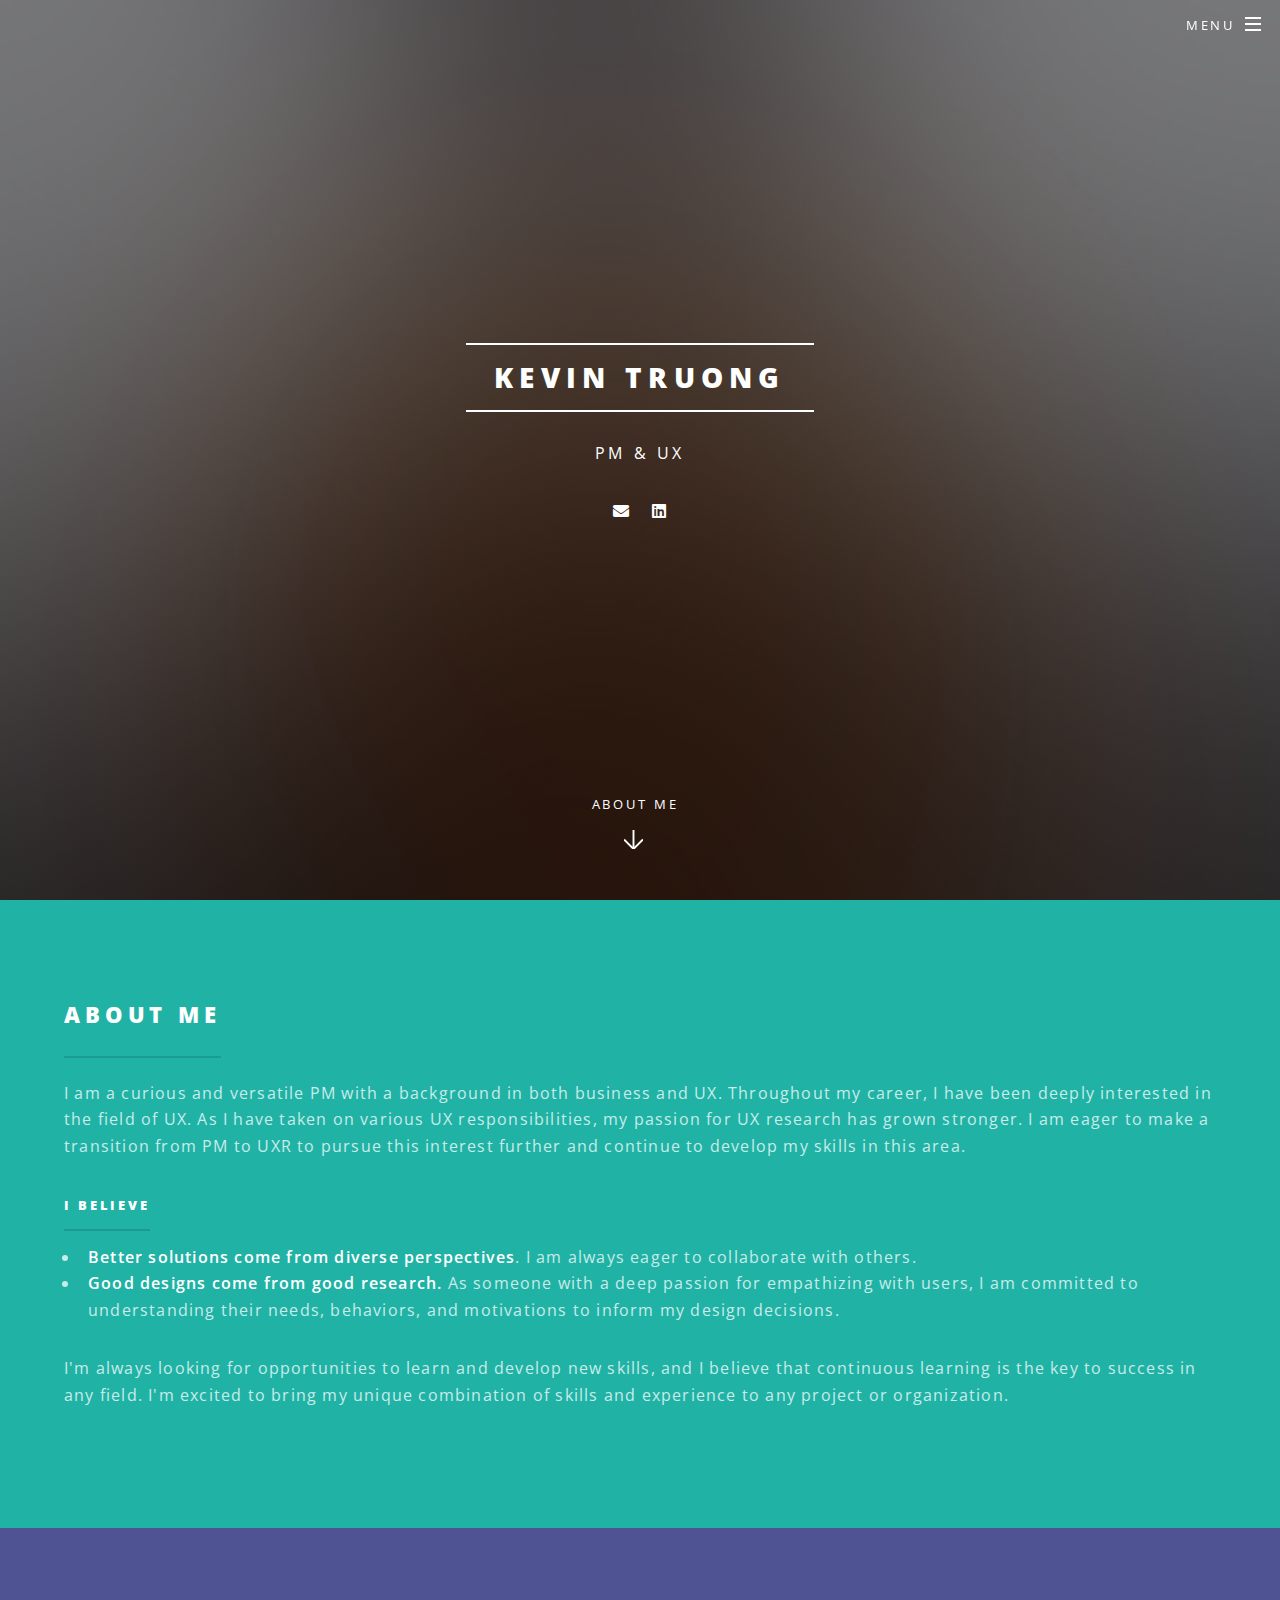
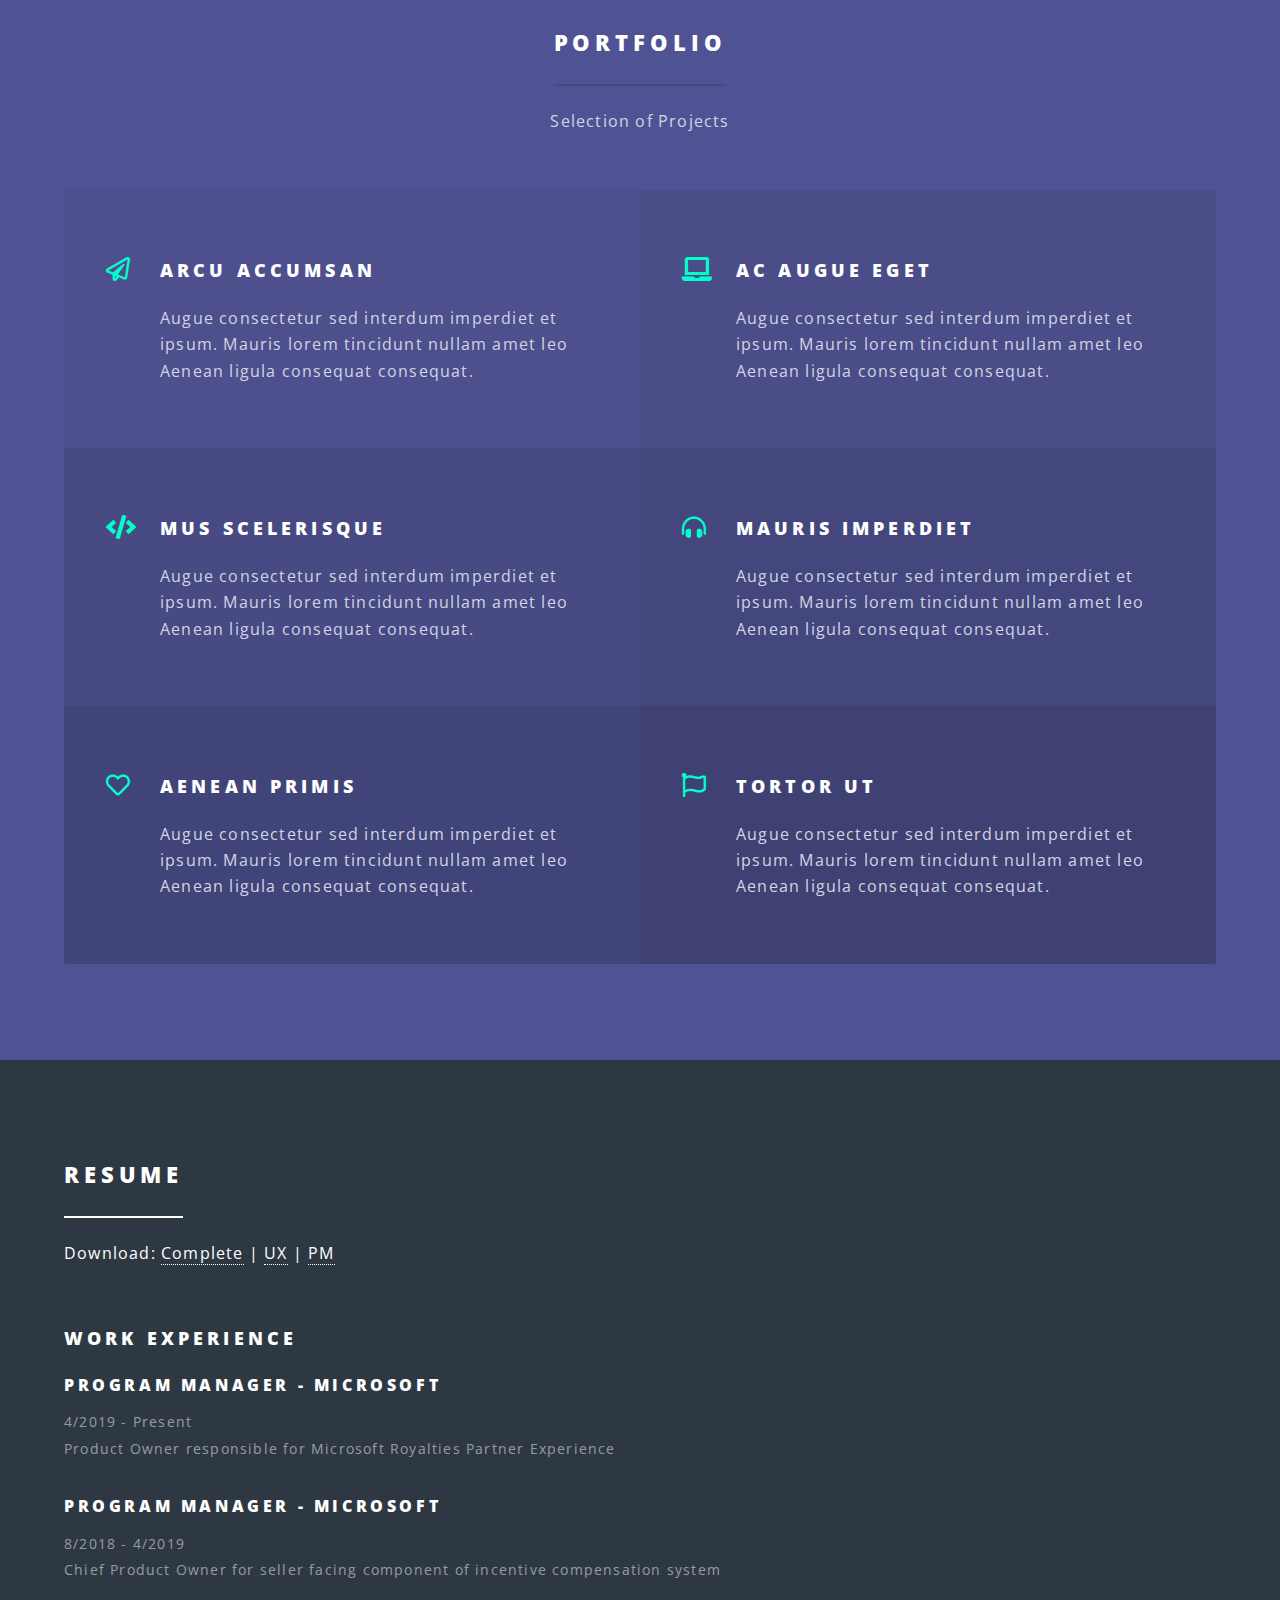
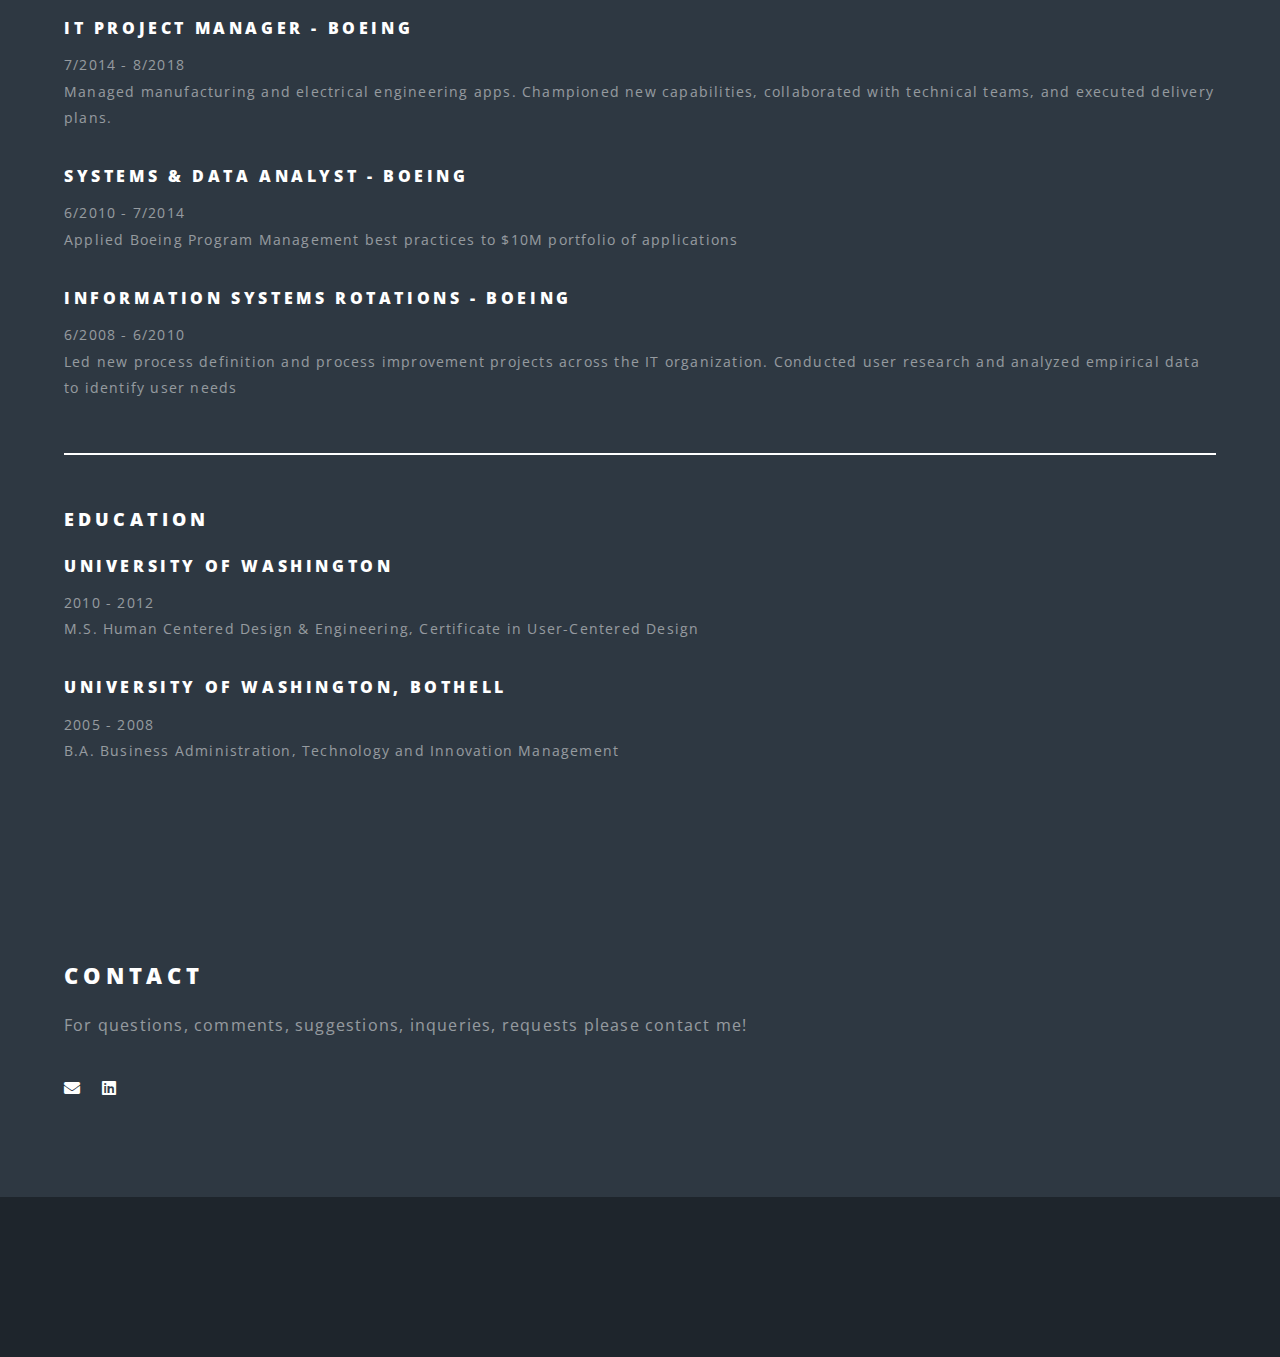
==== commit 357fab57: "portfolio updates" ====
--- a/index.html
+++ b/index.html
@@ -23,11 +23,10 @@
 									<div id="menu">
 										<ul>
 											<li><a href="index.html">Home</a></li>
-											<li><a href="index.html">About Me</a></li>
-											<li><a href="generic.html">Portfolio</a></li>
-											<li><a href="generic.html">Resume</a></li>
-										
-											<li><a href="#">Contact</a></li>
+											<li><a href="#about">About Me</a></li>
+											<li><a href="#portfolio">Portfolio</a></li>
+											<li><a href="#resume">Resume</a></li>
+											<li><a href="#contact">Contact</a></li>
 											
 										</ul>
 									</div>
@@ -49,11 +48,11 @@
 							</ul>	
 
 						</div>
-						<a href="#one" class="more scrolly">About Me</a>
-					</section>
-
-				<!-- One -->
-					<section id="one" class="wrapper style1">
+						<a href="#about" class="more scrolly">About Me</a>
+					</section>
+
+				<!-- about -->
+					<section id="about" class="wrapper style1">
 						<div class="inner">
 							<header class="major">
 								<h2>About Me</h2>
@@ -76,8 +75,8 @@
 
 				
 
-				<!-- Three -->
-					<section id="three" class="wrapper style3 special">
+				<!-- portfolio -->
+					<section id="portfolio" class="wrapper style3 special">
 						<div class="inner">
 							<header class="major">
 								<h2>Portfolio</h2>
@@ -114,13 +113,13 @@
 
 
 
-<!-- One -->
-
-						<section class="wrapper style2">
+<!-- resume -->
+
+						<section class="wrapper style2" id="resume">
 							<div class="inner">
 <header class="major">
 <h2>Resume</h2>
-<p>Download: <a href="resume.pdf">Complete</a> | <a href="uxresume.pdf">UX</a> | <a href="PMresume.pdf">PM</a> </p>
+<p>Download: <a href="resume.pdf">Complete</a> | <a href="uxresume.pdf">UX</a> | <a href="images/resumeKevinTruongPM.docx">PM</a> </p>
 							</header>
 											
 <h3>Work Experience</h3>
@@ -200,8 +199,8 @@
 
 
 
-				<!-- CTA -->
-					<section id="cta" class="wrapper style4">
+				<!-- contact -->
+					<section id="contact" class="wrapper style4">
 						<div class="inner">
 							<header>
 								<h2>Contact</h2>
--- a/assets/css/main.css
+++ b/assets/css/main.css
@@ -1,10 +1,10 @@
 @import url(fontawesome-all.min.css);
 @import url("https://fonts.googleapis.com/css?family=Open+Sans:400,400italic,600,600italic,800,800italic");
 
-/*
-	Spectral by HTML5 UP
-	html5up.net | @ajlkn
-	Free for personal and commercial use under the CCA 3.0 license (html5up.net/license)
+/*
+	Spectral by HTML5 UP
+	html5up.net | @ajlkn
+	Free for personal and commercial use under the CCA 3.0 license (html5up.net/license)
 */
 
 html, body, div, span, applet, object,
@@ -3825,6 +3825,19 @@
 		text-align: center;
 	}
 
+	#main > header.shogun {
+		padding: 6em 0 5em 0 ;
+		background-image: -moz-linear-gradient(top, rgba(0,0,0,0.5), rgba(0,0,0,0.5)), url("../../images/banner.jpg");
+		background-image: -webkit-linear-gradient(top, rgba(255,0,0,0.5), rgba(0,0,0,0.5)), url("../../images/banner.jpg");
+		background-image: -ms-linear-gradient(top, rgba(0,0,0,0.5), rgba(0,0,0,0.5)), url("../../images/banner.jpg");
+		background-image: linear-gradient(top, rgba(0,0,0,0.5), rgba(0,0,0,0.5)), url("../../images/banner.jpg");
+		background-attachment: fixed;
+		background-position: center center;
+		background-repeat: no-repeat;
+		background-size: cover;
+		text-align: center;
+	}
+
 		#main > header h2 {
 			font-size: 1.75em;
 			margin: 0 0 0.5em 0;
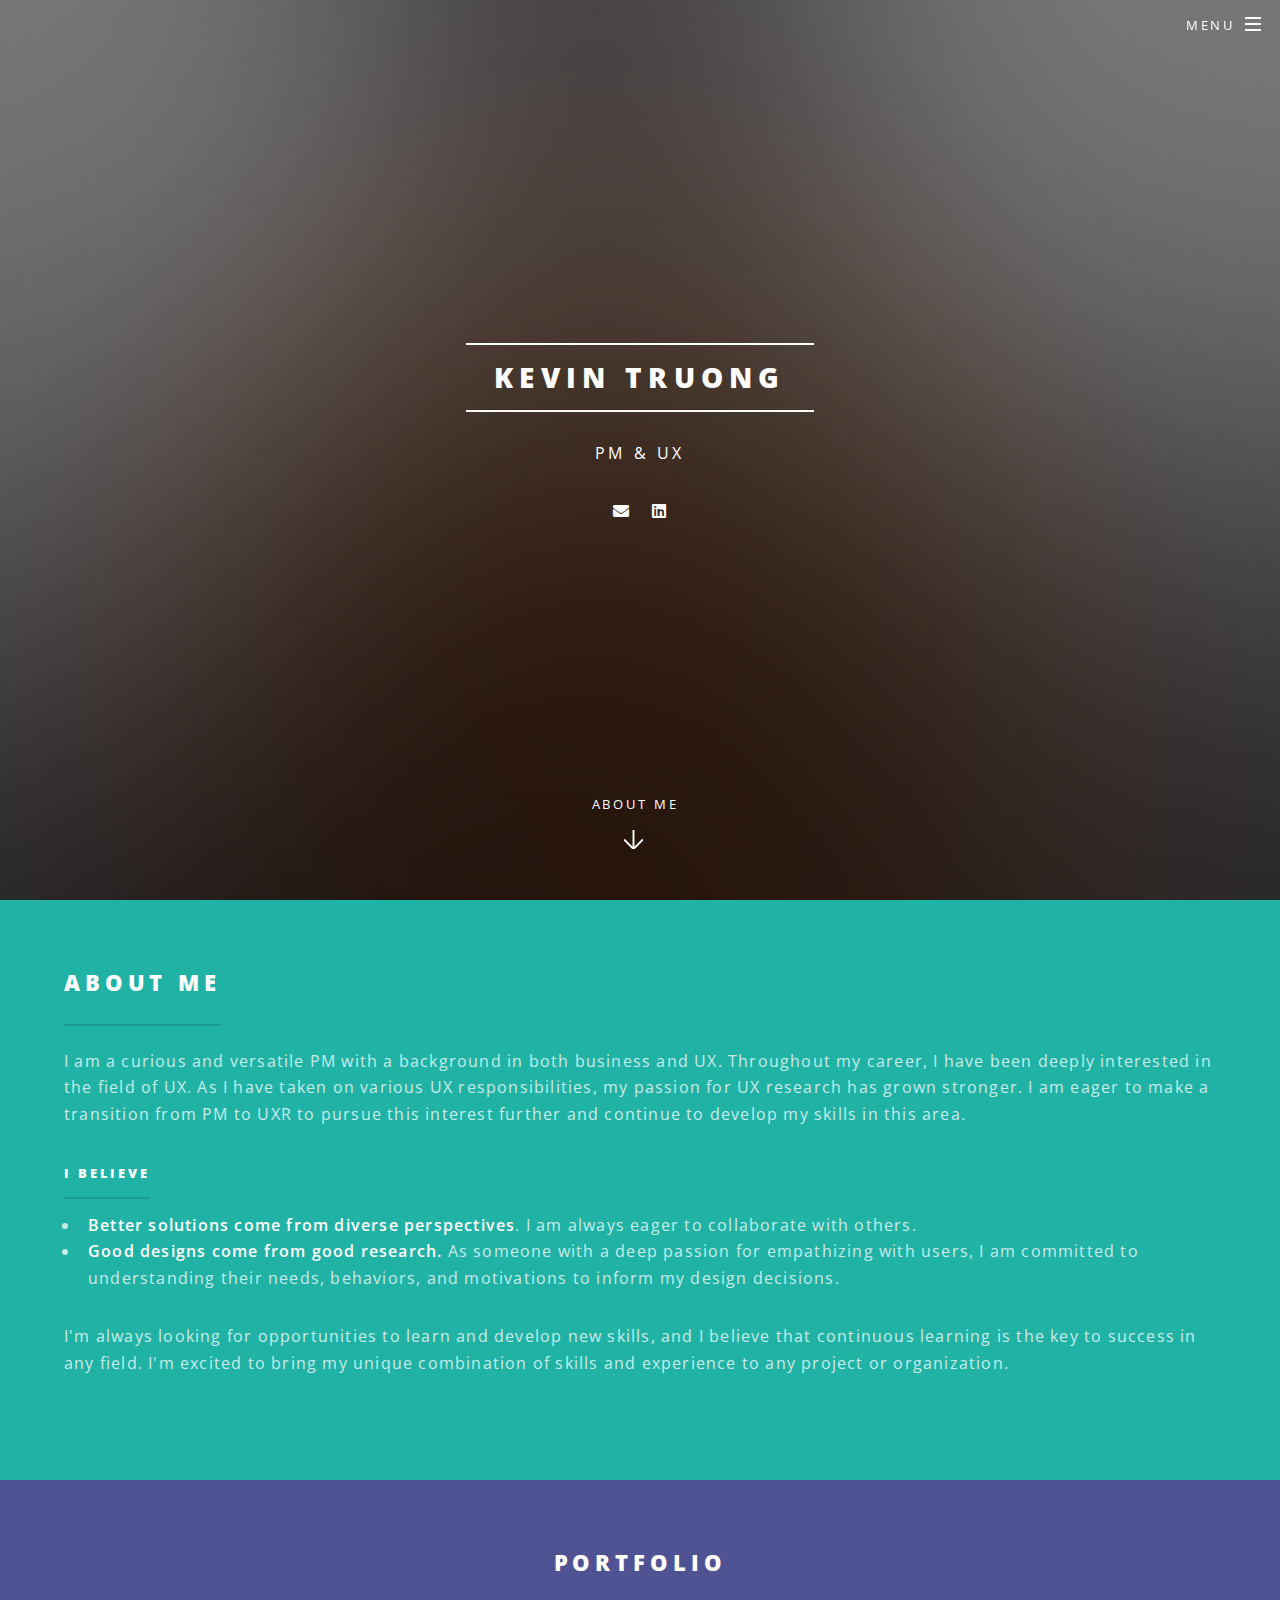
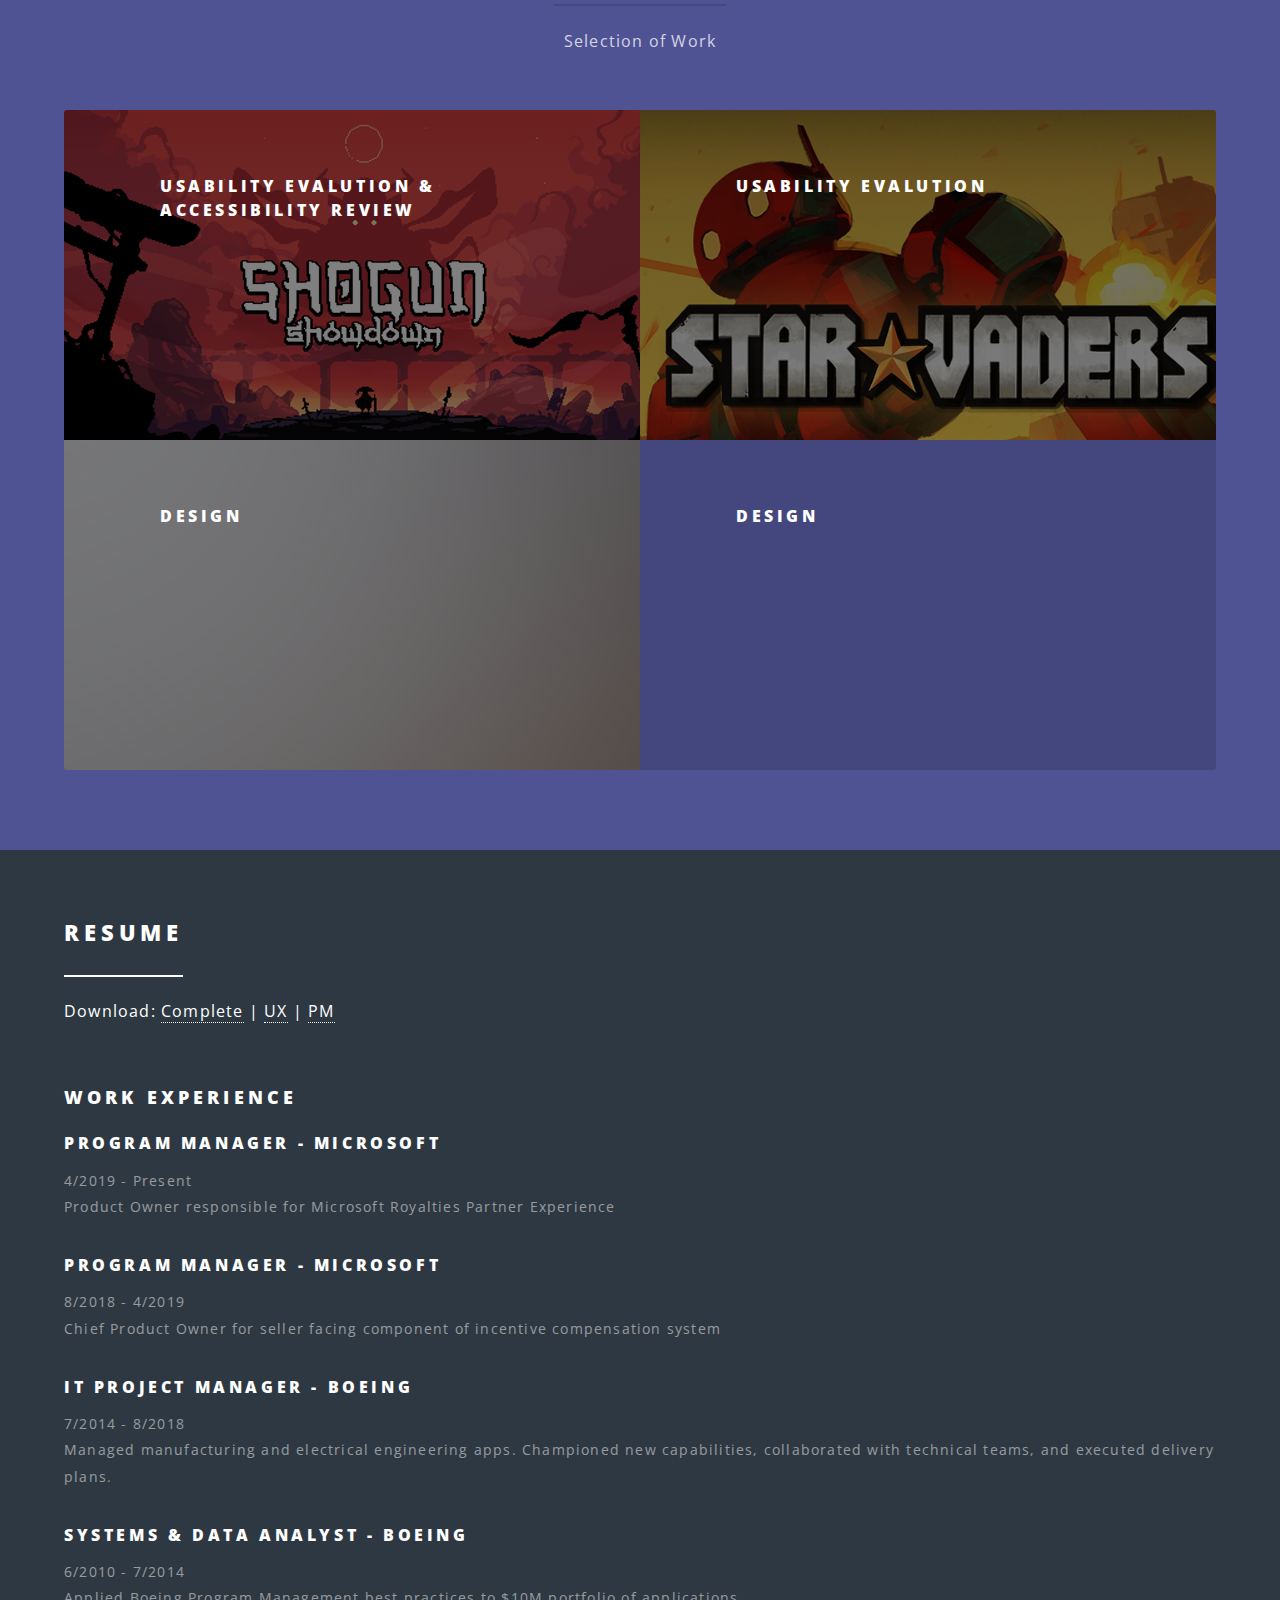
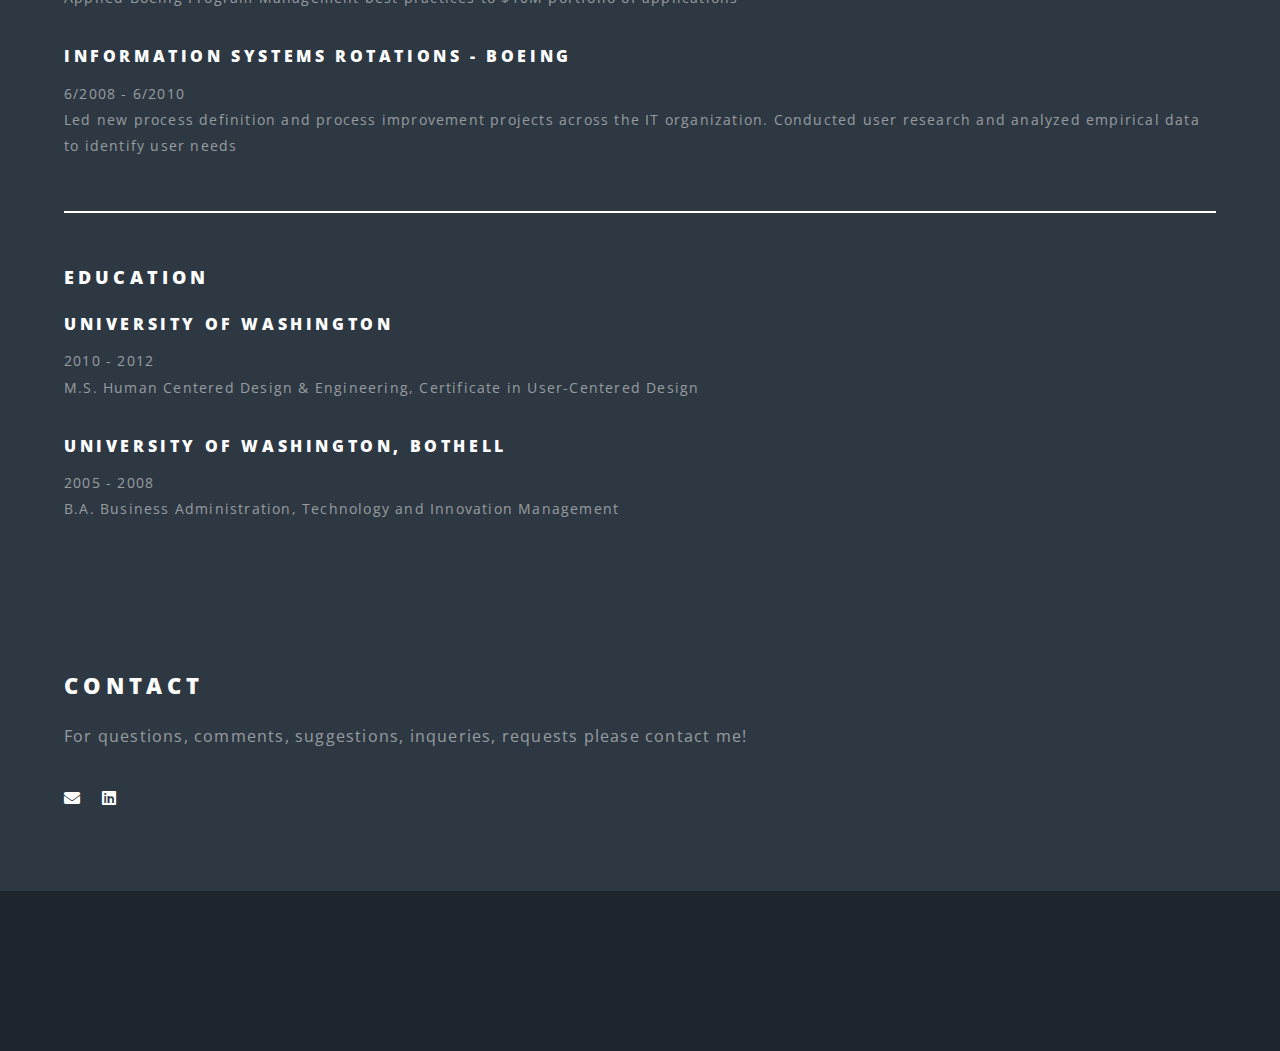
==== commit 1ab3cc88: "portfolio index images and links" ====
--- a/index.html
+++ b/index.html
@@ -80,32 +80,20 @@
 						<div class="inner">
 							<header class="major">
 								<h2>Portfolio</h2>
-								<p>Selection of Projects</p>
+								<p>Selection of Work</p>
 							</header>
 							<ul class="features">
-								<li class="icon fa-paper-plane">
-									<h3>Arcu accumsan</h3>
-									<p>Augue consectetur sed interdum imperdiet et ipsum. Mauris lorem tincidunt nullam amet leo Aenean ligula consequat consequat.</p>
-								</li>
-								<li class="icon solid fa-laptop">
-									<h3>Ac Augue Eget</h3>
-									<p>Augue consectetur sed interdum imperdiet et ipsum. Mauris lorem tincidunt nullam amet leo Aenean ligula consequat consequat.</p>
-								</li>
-								<li class="icon solid fa-code">
-									<h3>Mus Scelerisque</h3>
-									<p>Augue consectetur sed interdum imperdiet et ipsum. Mauris lorem tincidunt nullam amet leo Aenean ligula consequat consequat.</p>
-								</li>
-								<li class="icon solid fa-headphones-alt">
-									<h3>Mauris Imperdiet</h3>
-									<p>Augue consectetur sed interdum imperdiet et ipsum. Mauris lorem tincidunt nullam amet leo Aenean ligula consequat consequat.</p>
-								</li>
-								<li class="icon fa-heart">
-									<h3>Aenean Primis</h3>
-									<p>Augue consectetur sed interdum imperdiet et ipsum. Mauris lorem tincidunt nullam amet leo Aenean ligula consequat consequat.</p>
-								</li>
-								<li class="icon fa-flag">
-									<h3>Tortor Ut</h3>
-									<p>Augue consectetur sed interdum imperdiet et ipsum. Mauris lorem tincidunt nullam amet leo Aenean ligula consequat consequat.</p>
+								<li><a href="shogunshowdown.html">
+									<h4>Usability Evalution & Accessibility Review</h4></a>
+								</li>
+								<li><a href="starvaders.html">
+									<h4>Usability Evalution</h4></a>
+								</li>
+								<li><a href="starvaders.html">
+									<h4>Design</h4></a>
+								</li>
+								<li><a href="starvaders.html">
+									<h4>Design</h4></a>
 								</li>
 							</ul>
 						</div>
@@ -119,7 +107,7 @@
 							<div class="inner">
 <header class="major">
 <h2>Resume</h2>
-<p>Download: <a href="resume.pdf">Complete</a> | <a href="uxresume.pdf">UX</a> | <a href="images/resumeKevinTruongPM.docx">PM</a> </p>
+<p>Download: <a href="resume.pdf">Complete</a> | <a href="uxresume.pdf">UX</a> | <a href="assets/portfolio/resumeKevinTruongPM.docx">PM</a> </p>
 							</header>
 											
 <h3>Work Experience</h3>
--- a/assets/css/main.css
+++ b/assets/css/main.css
@@ -2553,25 +2553,73 @@
 		padding: 0;
 		width: 100%;
 	}
-
+	
+	features ul {
+		margin: 0;
+		padding: 0;
+		width: 100%;
+		height: 100%;
+	
+		
+	  }
+	
 		.features li {
-			padding: 4em 4em 2em 6em ;
-			display: block;
+			justify-content: stretch;
+			display: flex; 
 			position: relative;
 			text-align: left;
 			width: 50%;
-		}
+			height: 330px;
+			font-size: 0;
+			
+		}
+
+		.features h4 {
+			padding: 4em 4em 2em 6em ;
+			font-size: 16px;
+		
+		}
+
+
+		.features li a {
+	
+			width: 100%;
+			height: 100%;
+			border-bottom: dotted 0px;
+		
+		}
+
+	
+
+		.features a:hover {
+			opacity: 1;
+			background-color: rgba(255, 255, 255, 0.1);
+			
+		}
+
 
 			.features li:nth-child(1) {
 				background-color: rgba(0, 0, 0, 0.035);
+				background-image: -moz-linear-gradient(top, rgba(0,0,0,0.5), rgba(0,0,0,0.5)), url("../../images/banner.jpg");
+				background-image: -webkit-linear-gradient(top, rgba(0,0,0,.5), rgba(0,0,0,0.5)), url("../../images/portfolio/shoguntitle.png");
+				background-image: -ms-linear-gradient(top, rgba(0,0,0,0.5), rgba(0,0,0,0.5)), url("../../images/banner.jpg");
+				background-image: linear-gradient(top, rgba(0,0,0,0.5), rgba(0,0,0,0.5)), url("../../images/banner.jpg");
 			}
 
 			.features li:nth-child(2) {
 				background-color: rgba(0, 0, 0, 0.07);
+				background-image: -moz-linear-gradient(top, rgba(0,0,0,0.5), rgba(0,0,0,0.5)), url("../../images/banner.jpg");
+				background-image: -webkit-linear-gradient(top, rgba(0,0,0,0.6), rgba(0,0,0,0.5)), url("../../images/portfolio/starvaderstitle.png");
+				background-image: -ms-linear-gradient(top, rgba(0,0,0,0.5), rgba(0,0,0,0.5)), url("../../images/banner.jpg");
+				background-image: linear-gradient(top, rgba(0,0,0,0.5), rgba(0,0,0,0.5)), url("../../images/banner.jpg");
 			}
 
 			.features li:nth-child(3) {
 				background-color: rgba(0, 0, 0, 0.105);
+				background-image: -moz-linear-gradient(top, rgba(0,0,0,0.5), rgba(0,0,0,0.5)), url("../../images/banner.jpg");
+				background-image: -webkit-linear-gradient(top, rgba(0,0,0,0.5), rgba(0,0,0,0.5)), url("../../images/banner.jpg");
+				background-image: -ms-linear-gradient(top, rgba(0,0,0,0.5), rgba(0,0,0,0.5)), url("../../images/banner.jpg");
+				background-image: linear-gradient(top, rgba(0,0,0,0.5), rgba(0,0,0,0.5)), url("../../images/banner.jpg");
 			}
 
 			.features li:nth-child(4) {
@@ -2788,7 +2836,7 @@
 /* Wrapper */
 
 	.wrapper {
-		padding: 6em 0 4em 0 ;
+		padding: 4em 0 3em 0 ;
 	}
 
 		.wrapper > .inner {
@@ -3826,9 +3874,22 @@
 	}
 
 	#main > header.shogun {
-		padding: 6em 0 5em 0 ;
+		padding: 3em 0 2em 0 ;
 		background-image: -moz-linear-gradient(top, rgba(0,0,0,0.5), rgba(0,0,0,0.5)), url("../../images/banner.jpg");
-		background-image: -webkit-linear-gradient(top, rgba(255,0,0,0.5), rgba(0,0,0,0.5)), url("../../images/banner.jpg");
+		background-image: -webkit-linear-gradient(top, rgba(0,0,0,0.6), rgba(0,0,0,0.5)), url("../../images/portfolio/shogun.png");
+		background-image: -ms-linear-gradient(top, rgba(0,0,0,0.5), rgba(0,0,0,0.5)), url("../../images/banner.jpg");
+		background-image: linear-gradient(top, rgba(0,0,0,0.5), rgba(0,0,0,0.5)), url("../../images/banner.jpg");
+		background-attachment: fixed;
+		background-position: center center;
+		background-repeat: no-repeat;
+		background-size: cover;
+		text-align: center;
+	}
+
+	#main > header.starvaders {
+		padding: 3em 0 2em 0 ;
+		background-image: -moz-linear-gradient(top, rgba(0,0,0,0.5), rgba(0,0,0,0.5)), url("../../images/banner.jpg");
+		background-image: -webkit-linear-gradient(top, rgba(0,0,0,0.6), rgba(0,0,0,0.5)), url("../../images/portfolio/starvaders.png");
 		background-image: -ms-linear-gradient(top, rgba(0,0,0,0.5), rgba(0,0,0,0.5)), url("../../images/banner.jpg");
 		background-image: linear-gradient(top, rgba(0,0,0,0.5), rgba(0,0,0,0.5)), url("../../images/banner.jpg");
 		background-attachment: fixed;
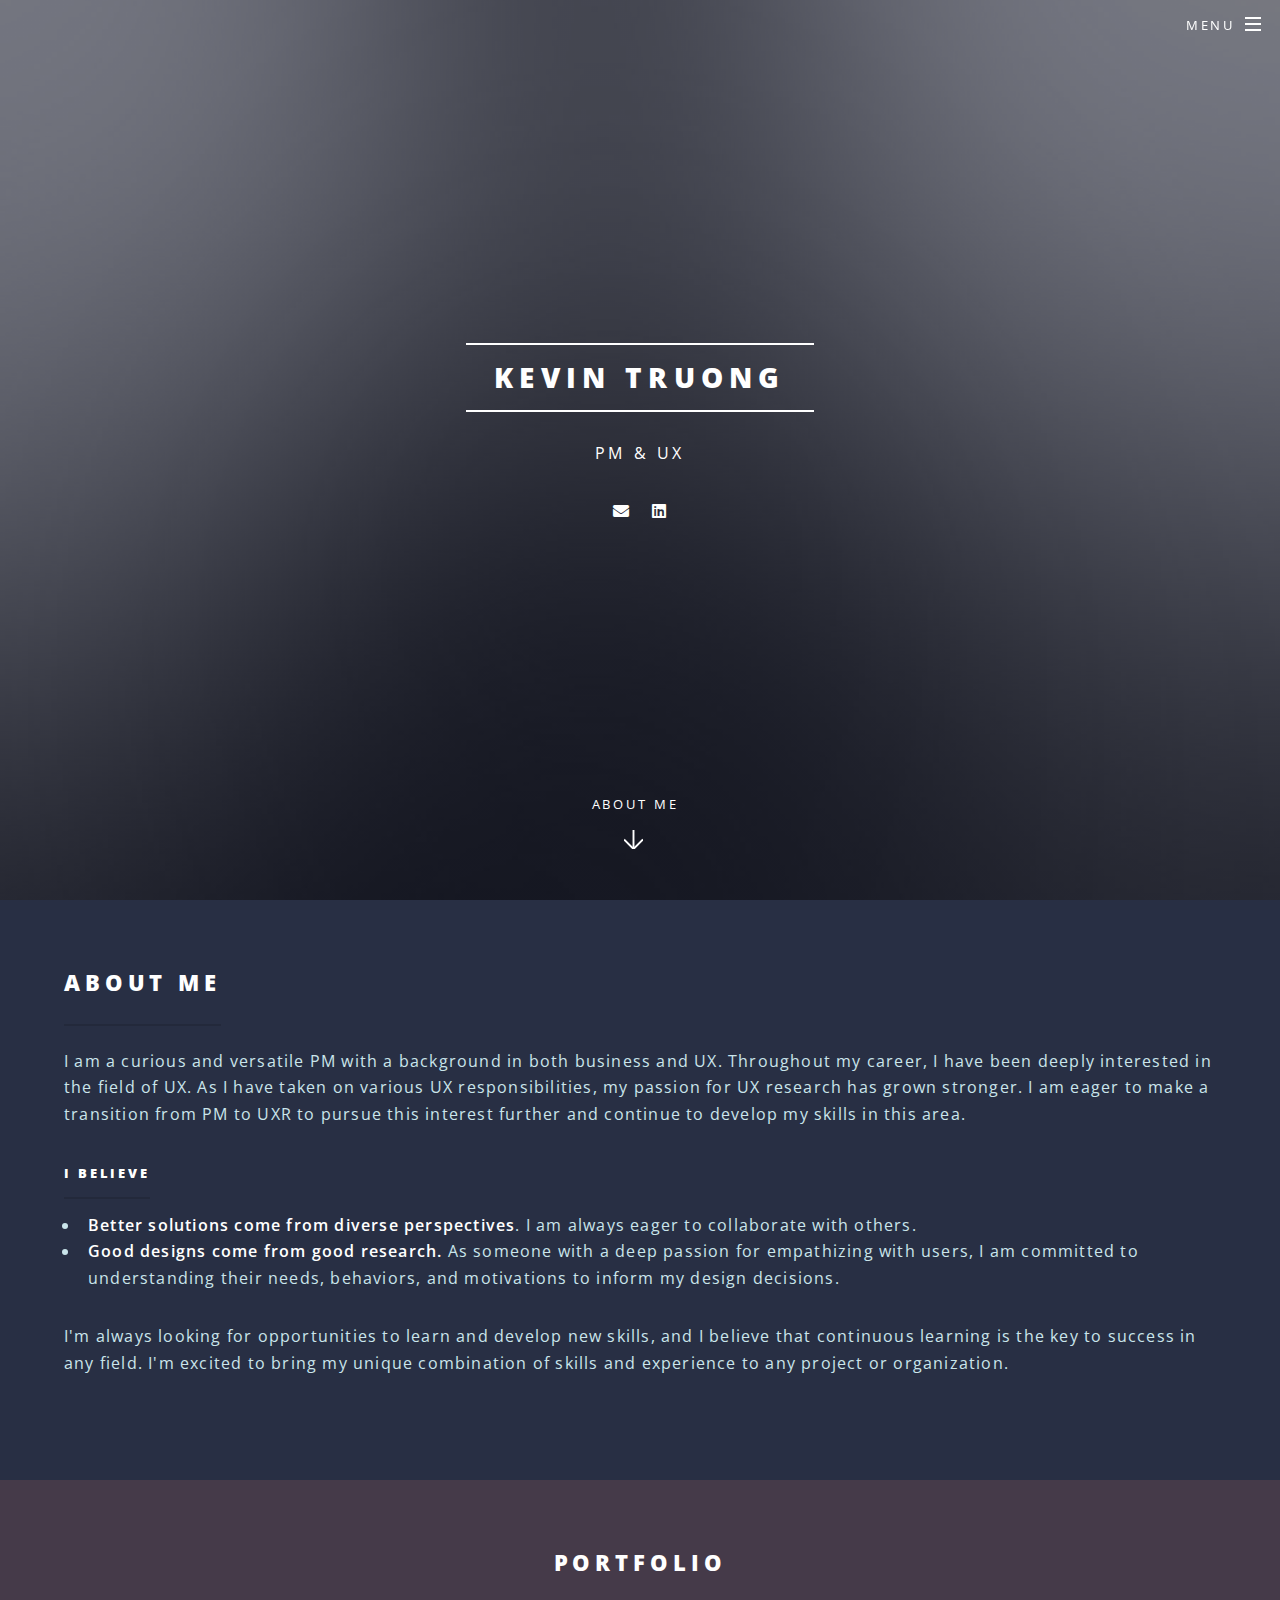
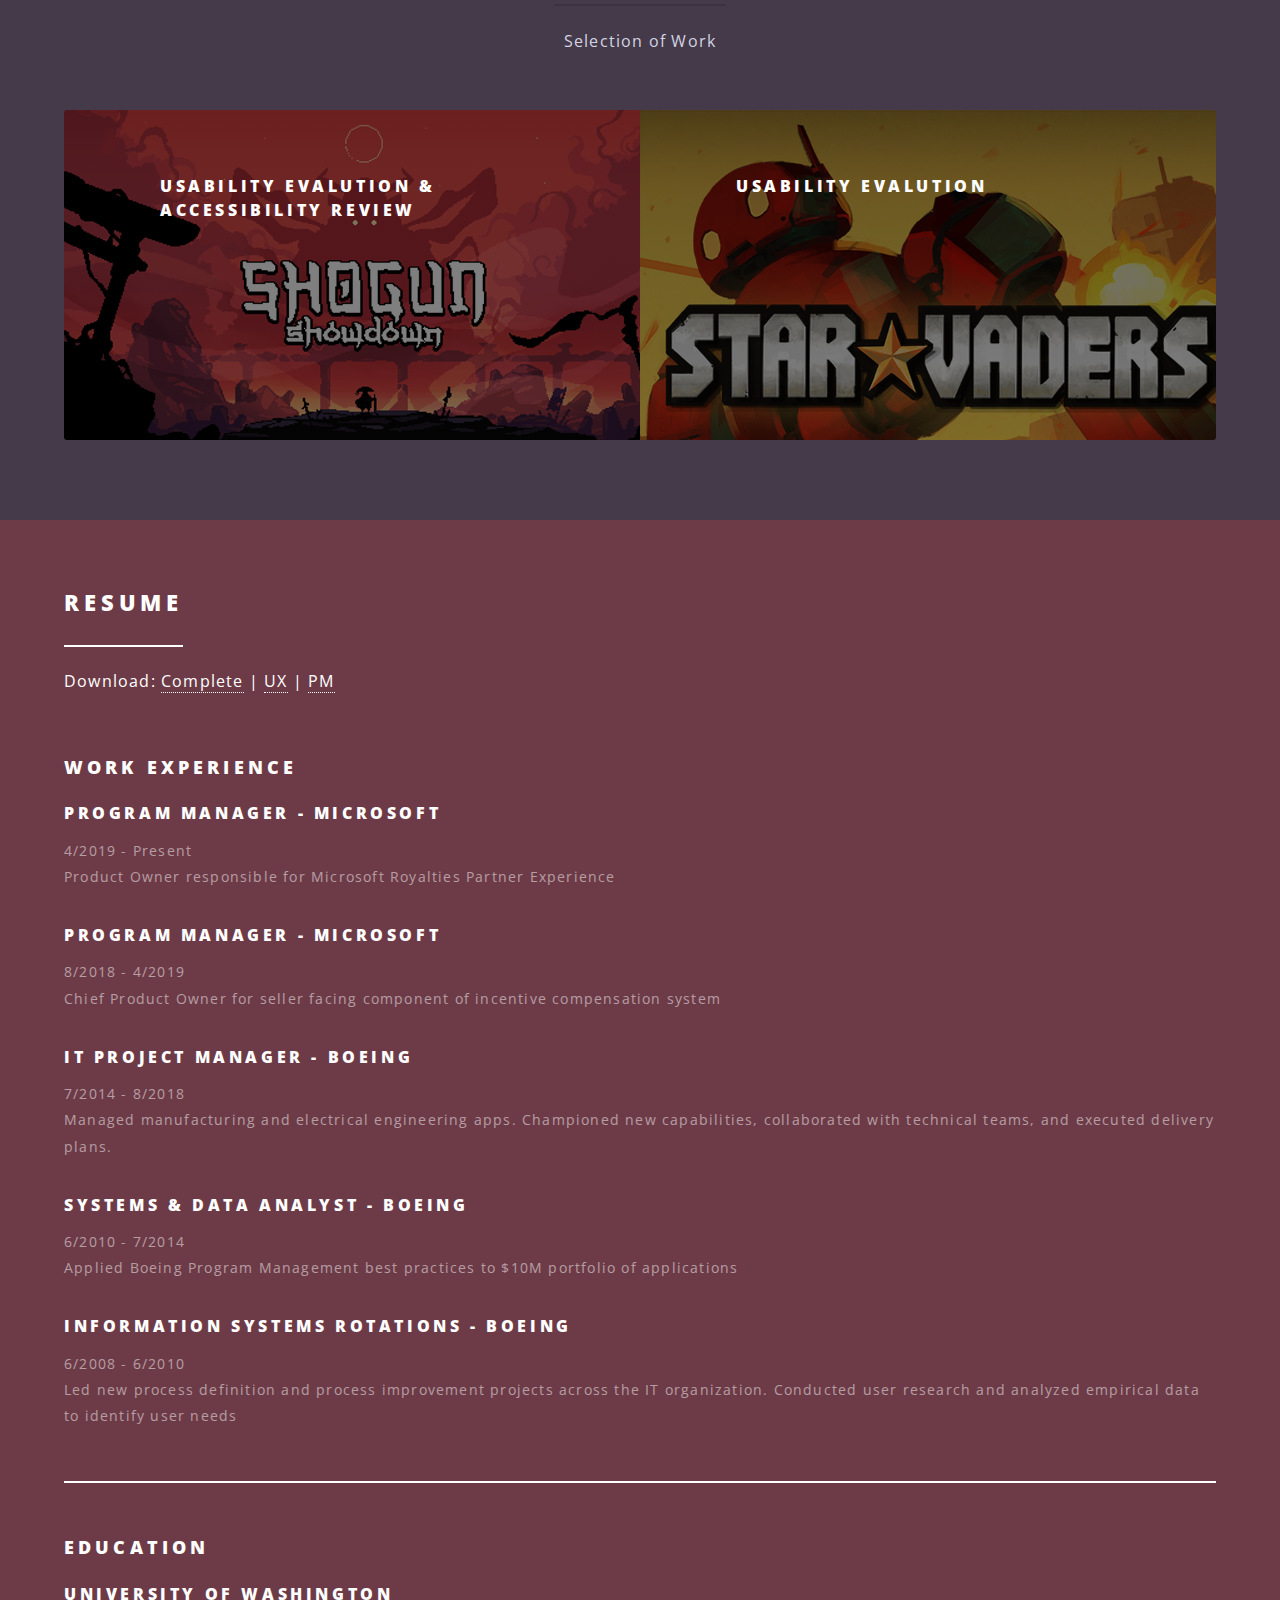
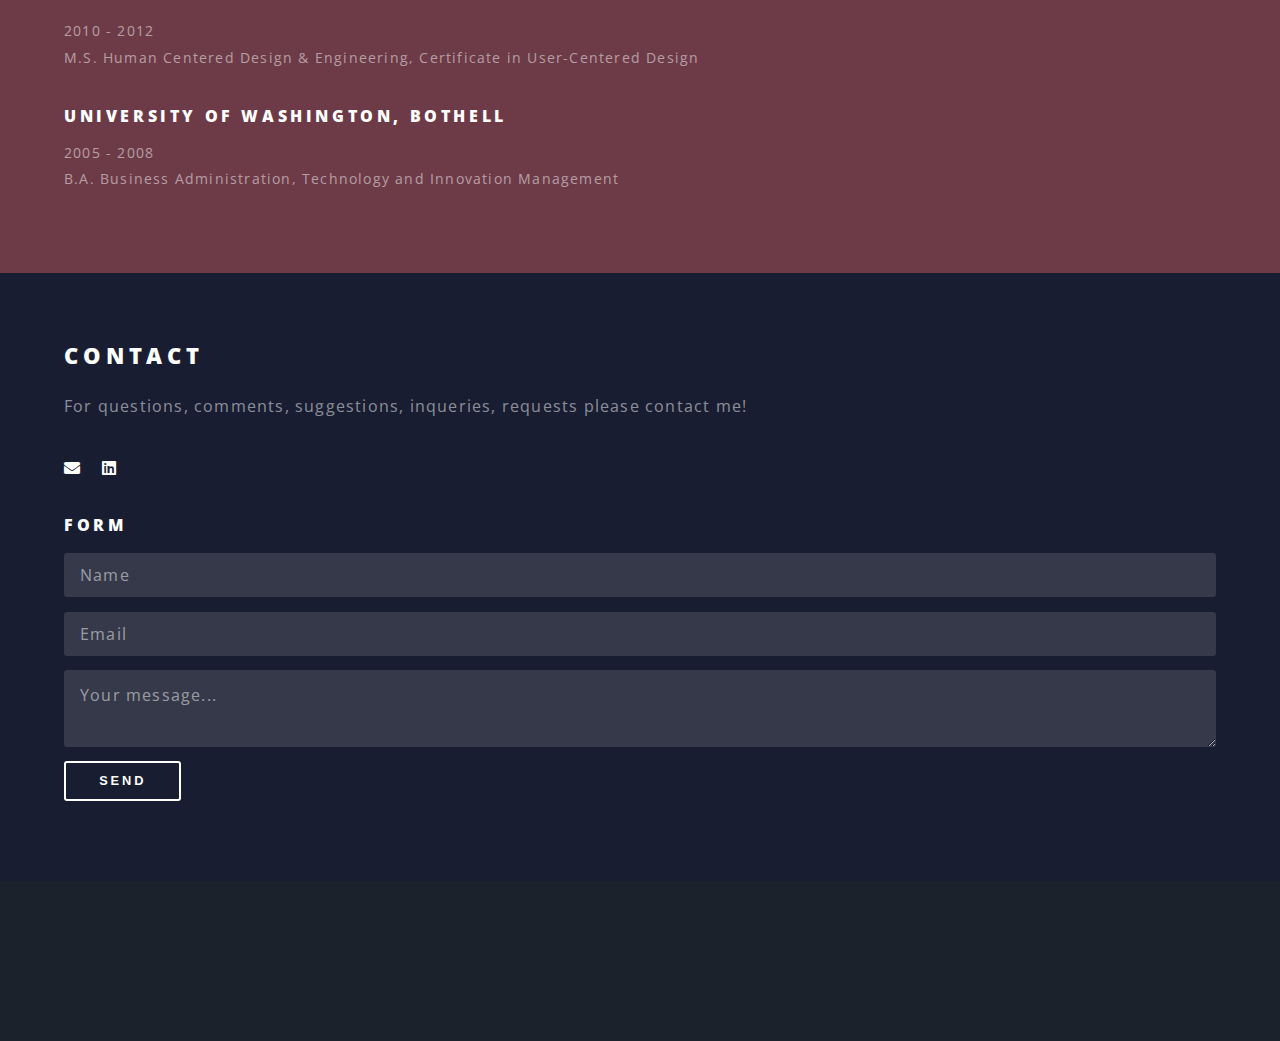
==== commit c13450b7: "form and colors" ====
--- a/index.html
+++ b/index.html
@@ -43,8 +43,8 @@
 							
 							<ul class="icons">
 						
-							<li><a href="#" class="icon solid fa-envelope"><span class="label">Email</span></a></li>
-							<li><a href="#" class="icon brands fa-linkedin"><span class="label">Dribbble</span></a></li>		
+							<li><a href="mailto:kjtruong@gmail.com" class="icon solid fa-envelope"><span class="label">Email</span></a></li>
+							<li><a href="https://www.linkedin.com/in/kevintruong/" class="icon brands fa-linkedin"><span class="label">LinkedIn</span></a></li>		
 							</ul>	
 
 						</div>
@@ -89,12 +89,7 @@
 								<li><a href="starvaders.html">
 									<h4>Usability Evalution</h4></a>
 								</li>
-								<li><a href="starvaders.html">
-									<h4>Design</h4></a>
-								</li>
-								<li><a href="starvaders.html">
-									<h4>Design</h4></a>
-								</li>
+							
 							</ul>
 						</div>
 					</section>
@@ -107,7 +102,7 @@
 							<div class="inner">
 <header class="major">
 <h2>Resume</h2>
-<p>Download: <a href="resume.pdf">Complete</a> | <a href="uxresume.pdf">UX</a> | <a href="assets/portfolio/resumeKevinTruongPM.docx">PM</a> </p>
+<p>Download: <a href="resume.pdf">Complete</a> | <a href="uxresume.pdf">UX</a> | <a href="assets/portfolio/resumeKevinTruongPM.pdf">PM</a> </p>
 							</header>
 											
 <h3>Work Experience</h3>
@@ -196,12 +191,33 @@
 							
 							<ul class="icons">
 							
-							<li><a href="#" class="icon solid fa-envelope"><span class="label">Email</span></a></li>
-							<li><a href="#" class="icon brands fa-linkedin"><span class="label">Dribbble</span></a></li>		
+							<li><a href="mailto:kjtruong@gmail.com" class="icon solid fa-envelope"><span class="label">Email</span></a></li>
+							<li><a href="https://www.linkedin.com/in/kevintruong/" class="icon brands fa-linkedin"><span class="label">LinkedIn</span></a></li>		
 							</ul>							
 
 							</header>
 		
+							<section>
+								<h4>Form</h4>
+								<form
+  action="https://formspree.io/f/xayzgplb"
+  method="POST" name="Contact"
+>
+<label for="full-name">
+<input type="text" name="name" placeholder="Name" required="">  </label>
+
+<label>
+    <input type="email" name="email" placeholder="Email" required=""></label>
+
+  <label>
+    <textarea name="message" placeholder="Your message..."></textarea>
+  </label>
+  <!-- your other form fields go here -->
+  <button type="submit">Send</button>
+</form>
+							</section>
+
+
 						</div>
 					</section>
 
--- a/assets/css/main.css
+++ b/assets/css/main.css
@@ -87,7 +87,7 @@
 	}
 
 	body {
-		background: #2e3842;
+		background: #191d32;
 	}
 
 		body.is-preload *, body.is-preload *:before, body.is-preload *:after {
@@ -1949,7 +1949,7 @@
 
 		input[type="checkbox"]:checked + label:before,
 		input[type="radio"]:checked + label:before {
-			background: #2e3842;
+			background: #191d32;
 			color: #fff;
 			content: '\f00c';
 		}
@@ -2078,15 +2078,15 @@
 			}
 
 		.icon.style1 {
-			color: #00ffcc;
+			color: #ffffff;
 		}
 
 		.icon.style2 {
-			color: #00f0ff;
+			color: #ffffff;
 		}
 
 		.icon.style3 {
-			color: #76ddff;
+			color: #ffffff;
 		}
 
 /* Image */
@@ -2865,8 +2865,8 @@
 		}
 
 		.wrapper.style1 {
-			background-color: #21b2a6;
-			color: #c8ece9;
+			background-color: #282f44;
+			color: #cae5eb;
 		}
 
 			.wrapper.style1 strong, .wrapper.style1 b {
@@ -2890,7 +2890,7 @@
 			}
 
 			.wrapper.style1 header p {
-				color: #a6e0db;
+				color: #cae5eb;
 			}
 
 			.wrapper.style1 header.major h2, .wrapper.style1 header.major h3, .wrapper.style1 header.major h4, .wrapper.style1 header.major h5, .wrapper.style1 header.major h6 {
@@ -2898,11 +2898,11 @@
 			}
 
 			.wrapper.style1 header.major p {
-				color: #c8ece9;
+				color: #cae5eb;
 			}
 
 			.wrapper.style1 label {
-				color: #ffffff;
+				color: #cae5eb;
 			}
 
 			.wrapper.style1 input[type="text"],
@@ -2924,7 +2924,7 @@
 
 			.wrapper.style1 input[type="checkbox"] + label,
 			.wrapper.style1 input[type="radio"] + label {
-				color: #c8ece9;
+				color: #ffffff;
 			}
 
 				.wrapper.style1 input[type="checkbox"] + label:before,
@@ -2939,23 +2939,23 @@
 			}
 
 			.wrapper.style1 ::-webkit-input-placeholder {
-				color: #a6e0db !important;
+				color: #ffffff !important;
 			}
 
 			.wrapper.style1 :-moz-placeholder {
-				color: #a6e0db !important;
+				color: #ffffff !important;
 			}
 
 			.wrapper.style1 ::-moz-placeholder {
-				color: #a6e0db !important;
+				color: #ffffff !important;
 			}
 
 			.wrapper.style1 :-ms-input-placeholder {
-				color: #a6e0db !important;
+				color: #ffffff !important;
 			}
 
 			.wrapper.style1 .formerize-placeholder {
-				color: #a6e0db !important;
+				color: #ffffff !important;
 			}
 
 			.wrapper.style1 .icon.major {
@@ -3024,11 +3024,11 @@
 			}
 
 		.wrapper.style2 {
-			background-color: #2e3842;
+			background-color: #6d3b47;
 		}
 
 		.wrapper.style3 {
-			background-color: #505393;
+			background-color: #453a49;
 			color: #d3d4e4;
 		}
 
@@ -3196,11 +3196,11 @@
 		}
 
 			.wrapper.style5 strong, .wrapper.style5 b {
-				color: #2E3842;
+				color: #191d32;
 			}
 
 			.wrapper.style5 h2, .wrapper.style5 h3, .wrapper.style5 h4, .wrapper.style5 h5, .wrapper.style5 h6 {
-				color: #2E3842;
+				color: #191d32;
 			}
 
 			.wrapper.style5 hr {
@@ -3228,7 +3228,7 @@
 			}
 
 			.wrapper.style5 label {
-				color: #2E3842;
+				color: #191d32;
 			}
 
 			.wrapper.style5 input[type="text"],
@@ -3244,7 +3244,7 @@
 			}
 
 				.wrapper.style5 select option {
-					color: #2E3842;
+					color: #191d32;
 					background: #ffffff;
 				}
 
@@ -3260,7 +3260,7 @@
 
 			.wrapper.style5 input[type="checkbox"]:checked + label:before,
 			.wrapper.style5 input[type="radio"]:checked + label:before {
-				background: #2E3842;
+				background: #191d32;
 				color: #ffffff;
 			}
 
@@ -3301,7 +3301,7 @@
 				}
 
 			.wrapper.style5 table th {
-				color: #2E3842;
+				color: #191d32;
 			}
 
 			.wrapper.style5 table thead {
@@ -3322,7 +3322,7 @@
 			.wrapper.style5 button,
 			.wrapper.style5 .button {
 				box-shadow: inset 0 0 0 2px #dfdfdf;
-				color: #2E3842;
+				color: #191d32;
 			}
 
 				.wrapper.style5 input[type="submit"]:hover,
@@ -3399,7 +3399,7 @@
 		-ms-transition: -ms-transform 0.5s ease;
 		transition: transform 0.5s ease;
 		-webkit-overflow-scrolling: touch;
-		background: #21b2a6;
+		background: #191d32;
 		color: #ffffff;
 		height: 100%;
 		max-width: 80%;
@@ -3493,7 +3493,7 @@
 		-webkit-transition: background-color 0.2s ease;
 		-ms-transition: background-color 0.2s ease;
 		transition: background-color 0.2s ease;
-		background: #2e3842;
+		background: #191d32;
 		height: 3em;
 		left: 0;
 		line-height: 3em;
@@ -3742,7 +3742,7 @@
 			-ms-transition-delay: 1.25s;
 			transition-delay: 1.25s;
 			content: '';
-			background: #2e3842;
+			background: #191d32;
 			display: block;
 			width: 100%;
 			height: 100%;
@@ -4038,10 +4038,10 @@
 /* Landing */
 
 	body.landing #page-wrapper {
-		background-image: -moz-linear-gradient(top, rgba(0,0,0,0.5), rgba(0,0,0,0.5)), url("../../images/banner.jpg");
-		background-image: -webkit-linear-gradient(top, rgba(0,0,0,0.5), rgba(0,0,0,0.5)), url("../../images/banner.jpg");
-		background-image: -ms-linear-gradient(top, rgba(0,0,0,0.5), rgba(0,0,0,0.5)), url("../../images/banner.jpg");
-		background-image: linear-gradient(top, rgba(0,0,0,0.5), rgba(0,0,0,0.5)), url("../../images/banner.jpg");
+		background-image: -moz-linear-gradient(top, rgba(0,0,0,0.5), rgba(0,0,0,0.5)), url("../../images/banner.png");
+		background-image: -webkit-linear-gradient(top, rgba(0,0,0,0.5), rgba(0,0,0,0.5)), url("../../images/banner.png");
+		background-image: -ms-linear-gradient(top, rgba(0,0,0,0.5), rgba(0,0,0,0.5)), url("../../images/banner.png");
+		background-image: linear-gradient(top, rgba(0,0,0,0.5), rgba(0,0,0,0.5)), url("../../images/banner.png");
 		background-attachment: fixed;
 		background-position: center center;
 		background-repeat: no-repeat;
@@ -4059,10 +4059,10 @@
 
 	body.is-mobile.landing #banner,
 	body.is-mobile.landing .wrapper.style4 {
-		background-image: -moz-linear-gradient(top, rgba(0,0,0,0.5), rgba(0,0,0,0.5)), url("../../images/banner.jpg");
-		background-image: -webkit-linear-gradient(top, rgba(0,0,0,0.5), rgba(0,0,0,0.5)), url("../../images/banner.jpg");
-		background-image: -ms-linear-gradient(top, rgba(0,0,0,0.5), rgba(0,0,0,0.5)), url("../../images/banner.jpg");
-		background-image: linear-gradient(top, rgba(0,0,0,0.5), rgba(0,0,0,0.5)), url("../../images/banner.jpg");
+		background-image: -moz-linear-gradient(top, rgba(0,0,0,0.5), rgba(0,0,0,0.5)), url("../../images/banner.png");
+		background-image: -webkit-linear-gradient(top, rgba(0,0,0,0.5), rgba(0,0,0,0.5)), url("../../images/banner.png");
+		background-image: -ms-linear-gradient(top, rgba(0,0,0,0.5), rgba(0,0,0,0.5)), url("../../images/banner.png");
+		background-image: linear-gradient(top, rgba(0,0,0,0.5), rgba(0,0,0,0.5)), url("../../images/banner.png");
 		background-position: center center;
 		background-repeat: no-repeat;
 		background-size: cover;
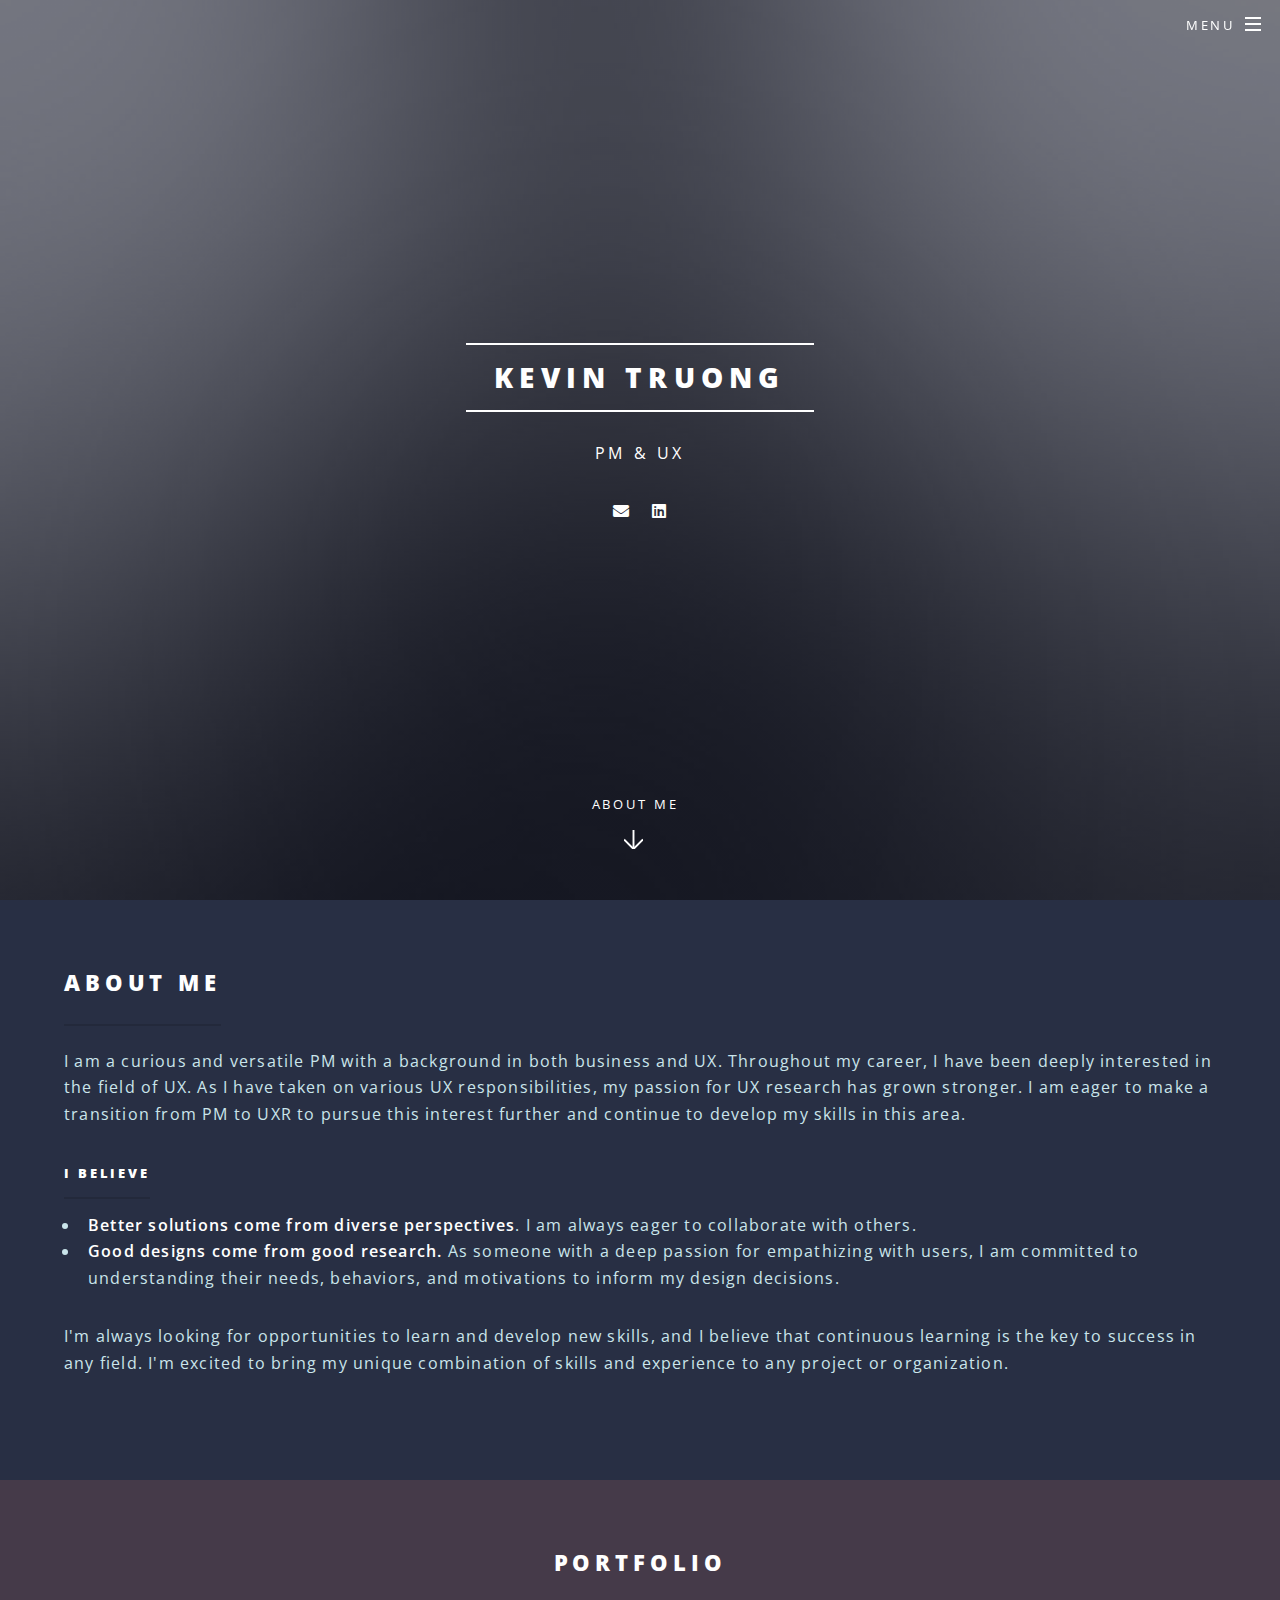
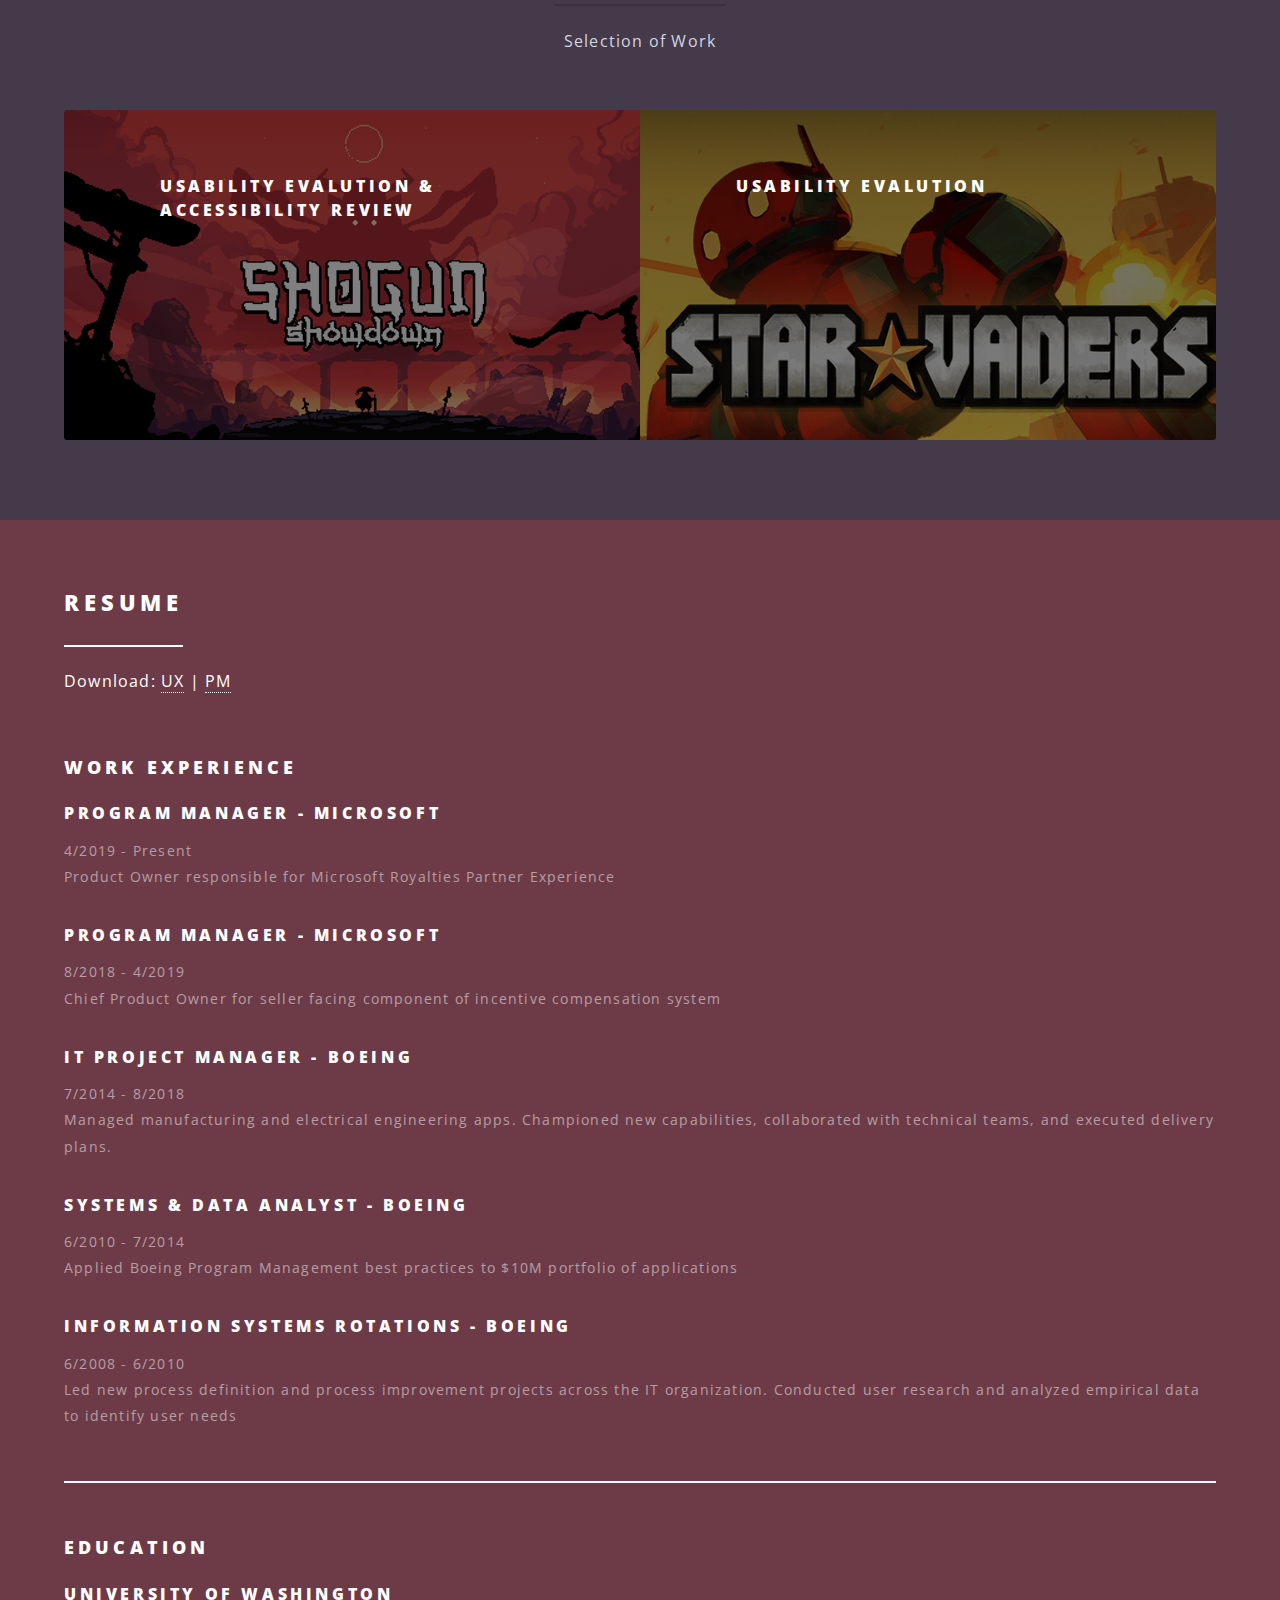
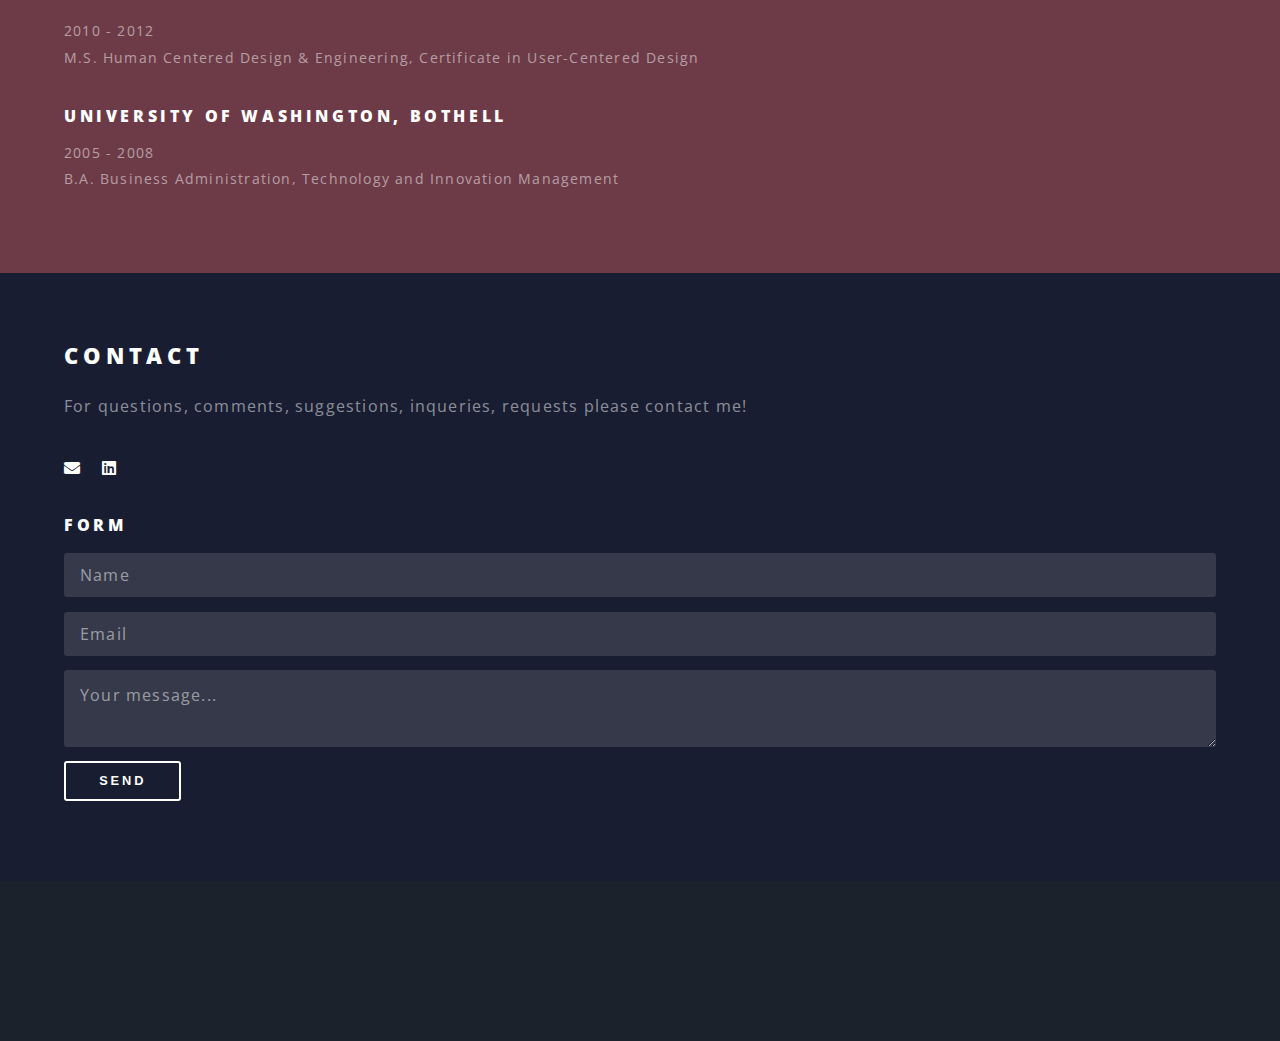
==== commit f3c38b8a: "ux resume" ====
--- a/index.html
+++ b/index.html
@@ -102,7 +102,7 @@
 							<div class="inner">
 <header class="major">
 <h2>Resume</h2>
-<p>Download: <a href="resume.pdf">Complete</a> | <a href="uxresume.pdf">UX</a> | <a href="assets/portfolio/resumeKevinTruongPM.pdf">PM</a> </p>
+<p>Download: <a href="assets/portfolio/resumeKevinTruongUX.pdf">UX</a> | <a href="assets/portfolio/resumeKevinTruongPM.pdf">PM</a> </p>
 							</header>
 											
 <h3>Work Experience</h3>
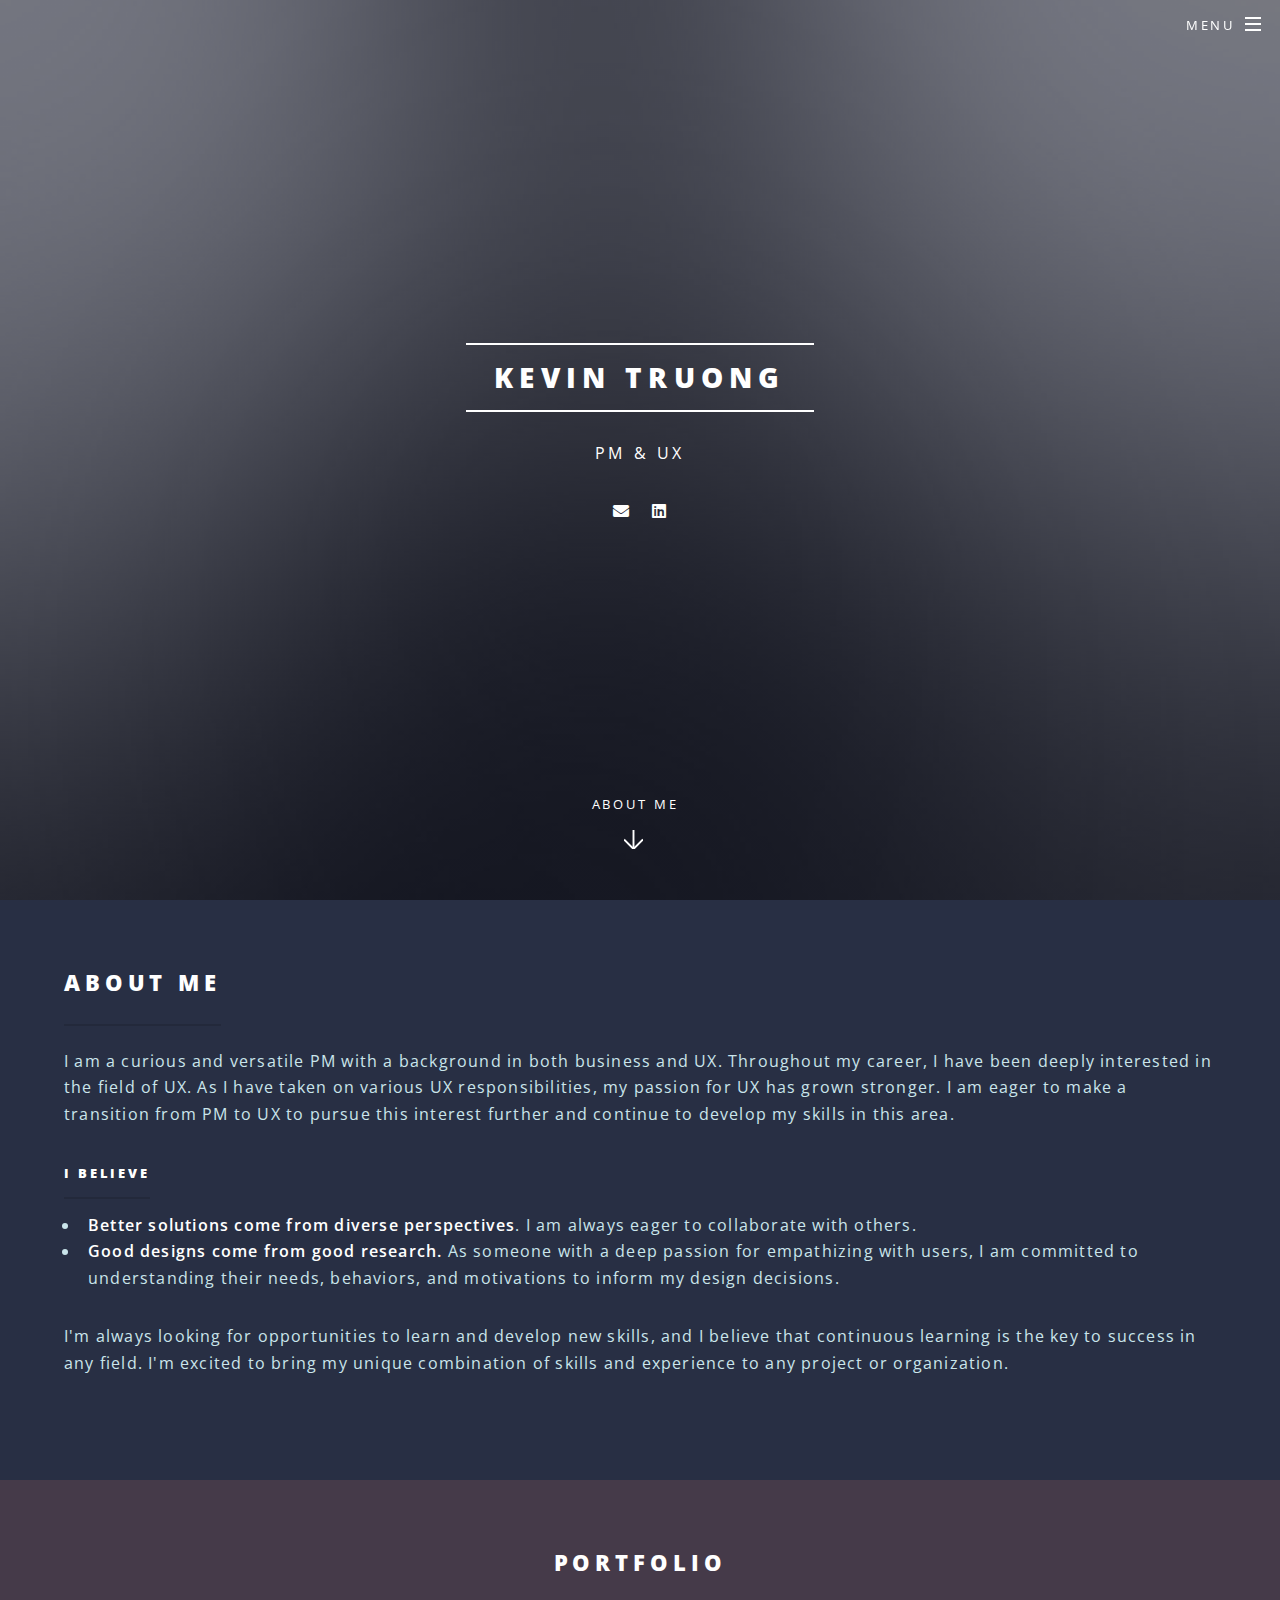
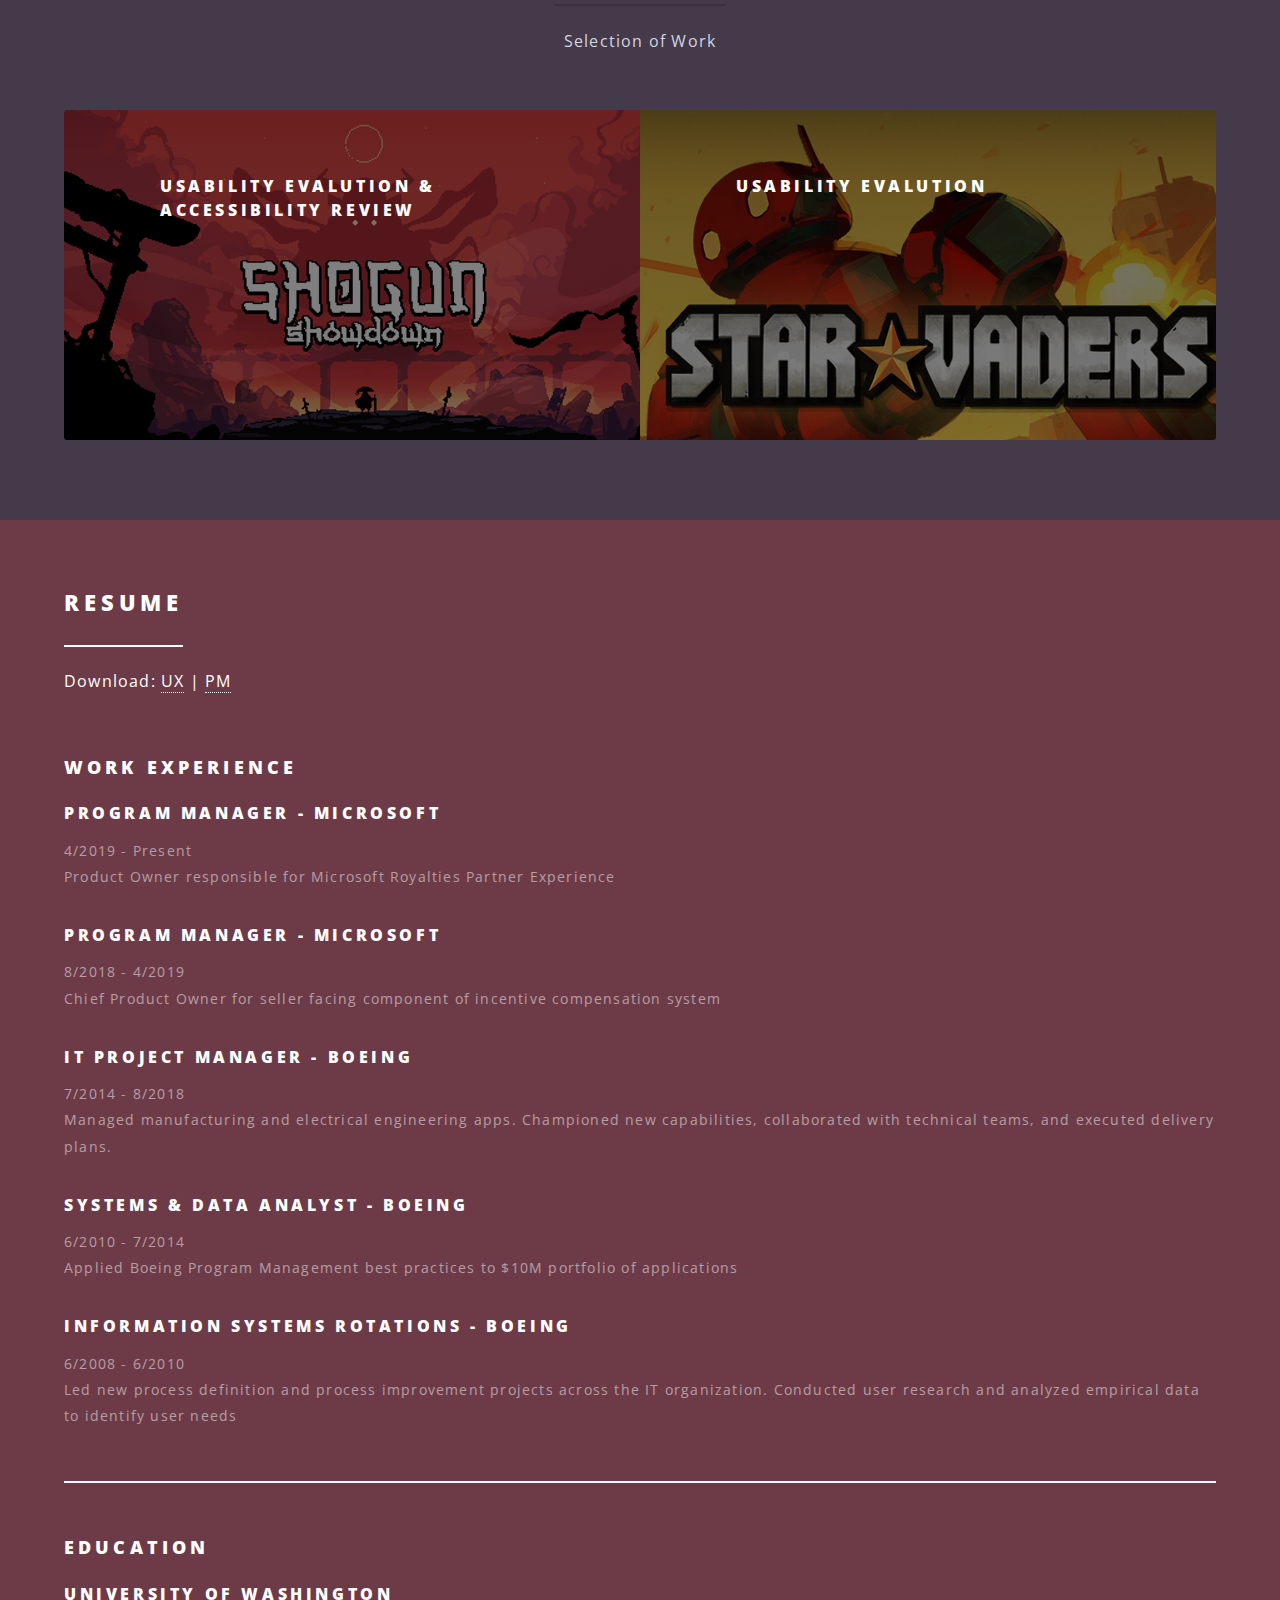
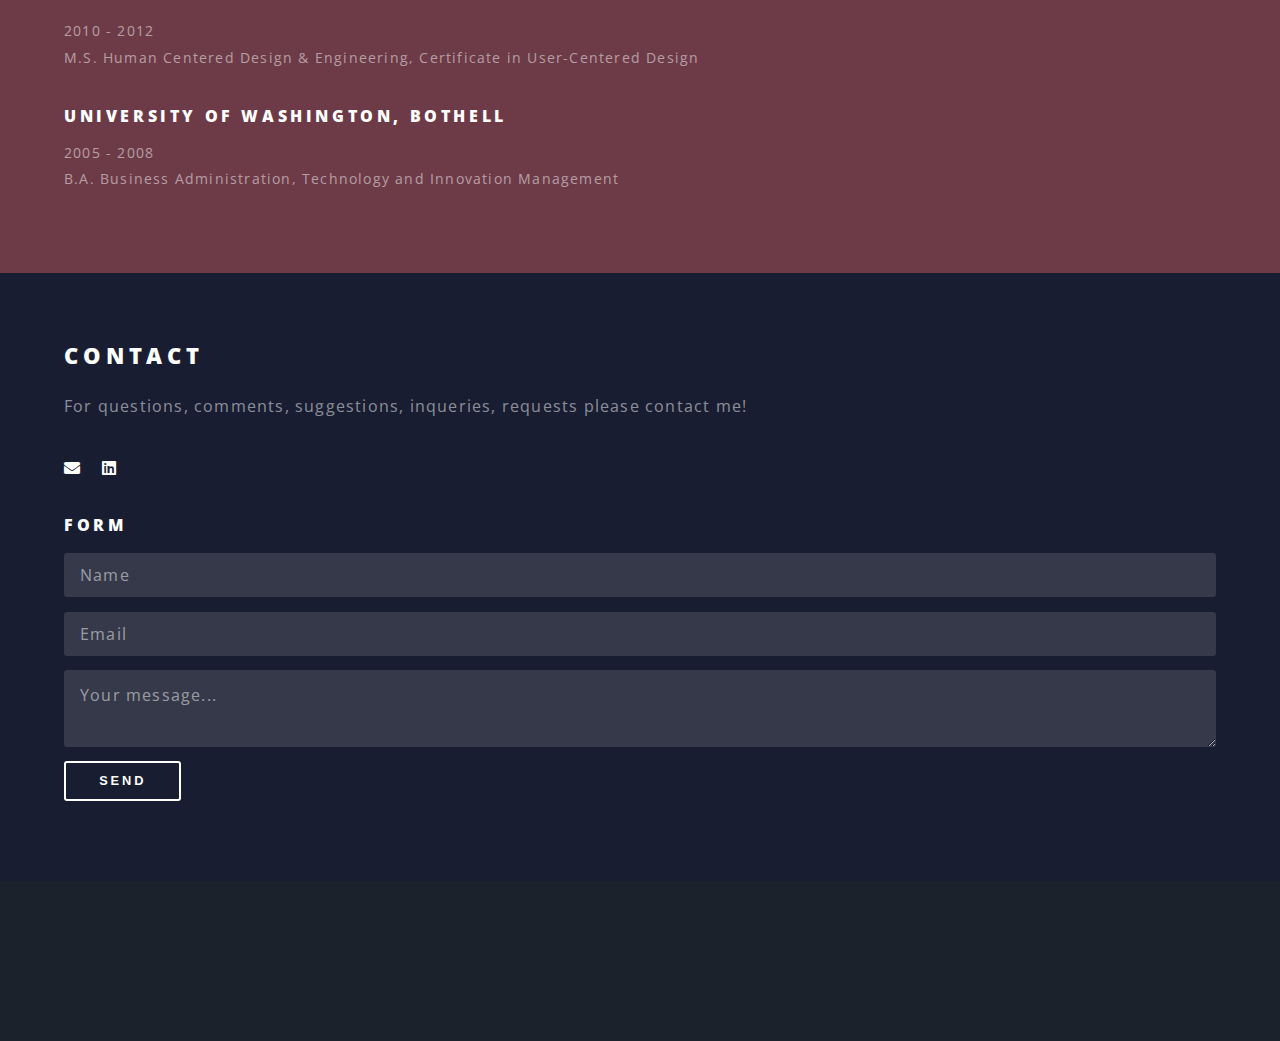
==== commit 8d80210e: "uxr -> ux" ====
--- a/index.html
+++ b/index.html
@@ -56,7 +56,7 @@
 						<div class="inner">
 							<header class="major">
 								<h2>About Me</h2>
-								<p>I am a curious and versatile PM with a background in both business and UX. Throughout my career, I have been deeply interested in the field of UX. As I have taken on various UX responsibilities, my passion for UX research has grown stronger. I am eager to make a transition from PM to UXR to pursue this interest further and continue to develop my skills in this area.
+								<p>I am a curious and versatile PM with a background in both business and UX. Throughout my career, I have been deeply interested in the field of UX. As I have taken on various UX responsibilities, my passion for UX has grown stronger. I am eager to make a transition from PM to UX to pursue this interest further and continue to develop my skills in this area.
 
 <h5>I believe</h5>
 <ul>
